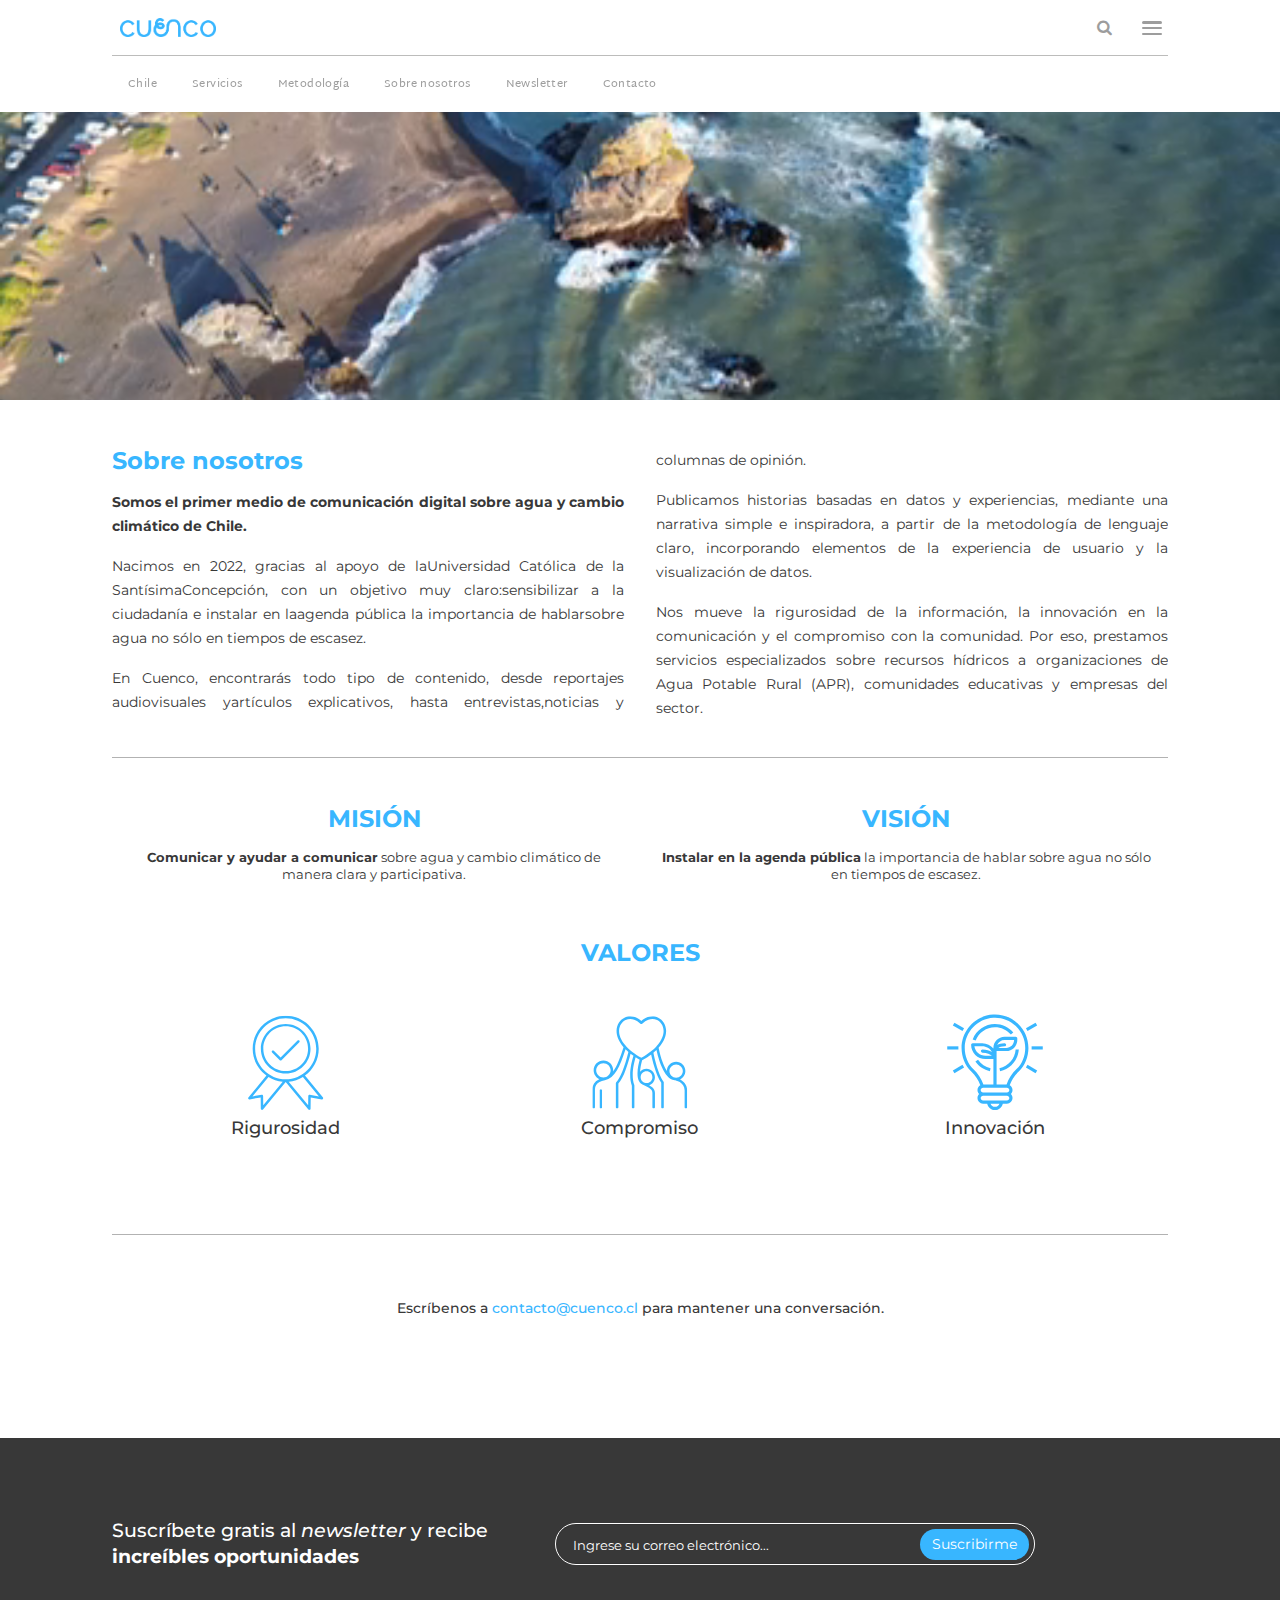
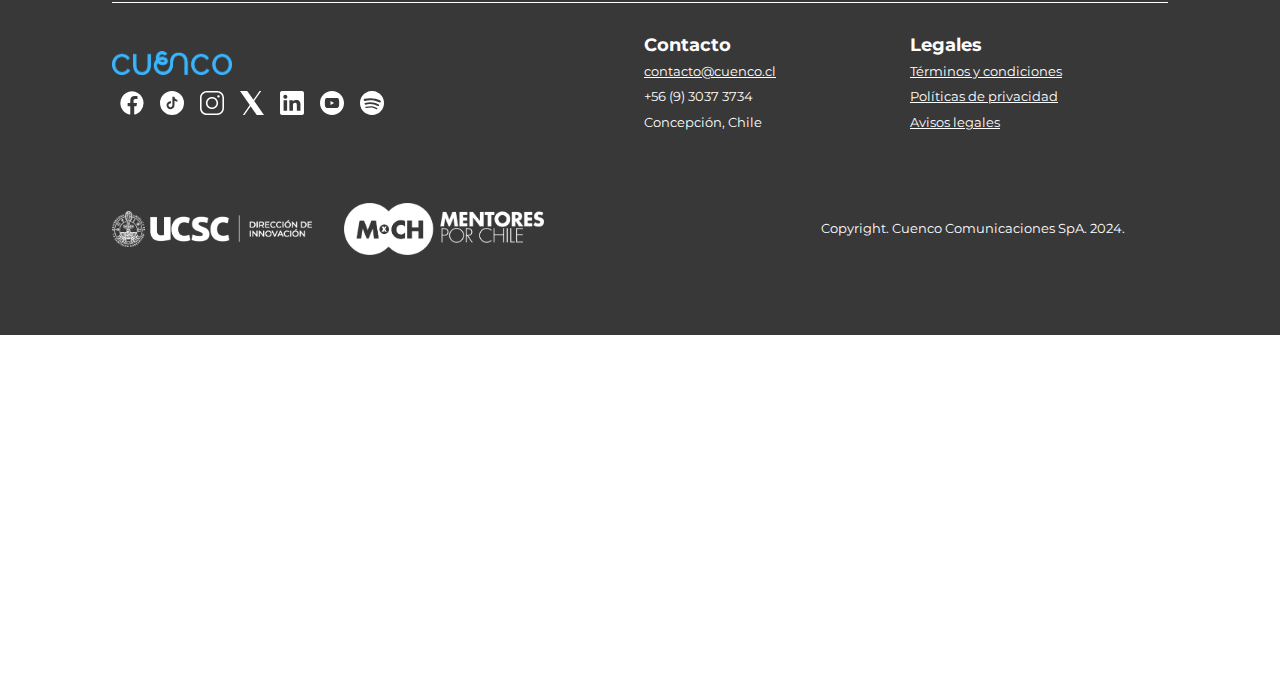
==== aboutus.html @ 7bdcacac "fix" ====
<!DOCTYPE html>
<html lang="es">
  <head>
    <title>Periodistas</title>
    <meta charset="UTF-8">
    <link href="img/favicon.png" rel="shortcut icon">
    <meta name="viewport" content="width=device-width, initial-scale=1, maximum-scale=1">
    <link href="css/main.css?v=1433" rel="stylesheet" type="text/css">
    <script src="js/main.js?v=1433" type="text/javascript"></script>
    <!-- Meta tags facebook-->
    <meta property="og:title" content="#">
    <meta property="og:description" content="#">
    <meta property="og:image" content="#">
    <!-- Meta tags twitter cards-->
    <meta name="twitter:card" content="summary_large_image">
    <meta name="twitter:title" content="#">
    <meta name="twitter:description" content="#">
    <meta name="twitter:image" content="#"><link rel="preconnect" href="https://fonts.googleapis.com">
    <link rel="preconnect" href="https://fonts.gstatic.com" crossorigin>
    <link href="https://fonts.googleapis.com/css2?family=Martel+Sans:wght@200;300;400;600;700;800;900&family=Martel:wght@200;300;400;600;700;800;900&display=swap" rel="stylesheet">
    <link href="https://fonts.googleapis.com/css2?family=Montserrat:ital,wght@0,100..900;1,100..900&display=swap" rel="stylesheet">
    <link rel="stylesheet" href="https://fonts.googleapis.com/css2?family=Material+Symbols+Rounded:opsz,wght,FILL,GRAD@48,400,0,0">
  </head>
  <body>
    <header>
      <div class="header__primary">
        <div class="header__wrap">
          <div class="header__inner">
            <div class="header__logo"><a href="index.html"><img src="img/icons/logo-cuenco.png"></a></div>
            <div class="header__search">
              <form action="catalog.html" method="get"></form><span class="fa fa-search"></span>
              <input type="text" name="s" placeholder="Buscar...">
              <div class="header__search__close"> <span class="fa fa-close"></span></div>
            </div>
            <div class="header__right">
              <div class="header__item header__item--search">
                <div search-open class="header__item__symbol"><span class="fa fa-search"></span></div>
              </div>
              <div class="header__item header__item--ham">
                <div class="header__ham"><span></span><span></span><span></span></div>
              </div>
            </div>
            <div class="header__nav__mobile">
              <div class="header__nav__opacity"> </div>
              <div class="header__nav__nav"> 
                <div class="header__nav__nav__header"> 
                  <div class="header__nav__isotipo"> <img src="img/icons/logo-cuenco.png"></div>
                  <div class="header__nav__close">
                    <div></div>
                    <div></div>
                  </div>
                  <div class="header__nav__back">
                    <div></div>
                    <div></div>
                    <div></div>
                  </div>
                </div>
                <div class="header__nav__nav__body">
                  <div class="header__nav__nav__menu"> 
                    <ul>
                      <li><a href="news.html">Chile</a></li>
                      <li><a href="services.html">Servicios</a></li>
                      <li><a href="methodology.html">Metodología</a></li>
                      <li><a href="aboutus.html">Sobre nosotros</a></li>
                      <li><a data-modal-newsletter>Newsletter</a></li>
                      <li><a data-goto="footer">Contacto</a></li>
                    </ul>
                  </div>
                </div>
                <div class="header__nav__nav__footer"> 
                  <div class="header__nav__nav__footer__socials"> 
                    <div class="header__nav__nav__footer__social"> <a href="#"><img src="img/icons/icon-facebook-white.svg"></a></div>
                    <div class="header__nav__nav__footer__social"> <a href="#"><img src="img/icons/icon-tiktok-white.svg"></a></div>
                    <div class="header__nav__nav__footer__social"> <a href="#"><img src="img/icons/icon-instagram-white.svg"></a></div>
                    <div class="header__nav__nav__footer__social"> <a href="#"><img src="img/icons/icon-x-white.svg"></a></div>
                    <div class="header__nav__nav__footer__social"> <a href="#"><img src="img/icons/icon-linkedin-white.svg"></a></div>
                    <div class="header__nav__nav__footer__social"> <a href="#"><img src="img/icons/icon-youtube-white.svg"></a></div>
                    <div class="header__nav__nav__footer__social"> <a href="#"><img src="img/icons/icon-spotify-white.svg"></a></div>
                  </div>
                </div>
              </div>
            </div>
          </div>
        </div>
      </div>
      <div class="header__secondary">
        <div class="header__wrap">
          <div class="header__inner">
            <div class="header__nav">
              <div class="header__nav__bg"></div>
              <div class="header__nav__nav">
                <div class="header__nav__close">
                  <div></div>
                  <div></div>
                </div>
                <div class="header__nav__back">
                  <div></div>
                  <div></div>
                  <div></div>
                </div>
                <div class="header__menu">
                  <nav>
                    <ul>
                      <li><a href="news.html">Chile</a></li>
                      <li><a href="services.html">Servicios</a></li>
                      <li><a href="methodology.html">Metodología</a></li>
                      <li><a href="aboutus.html">Sobre nosotros</a></li>
                      <li><a data-modal-newsletter>Newsletter</a></li>
                      <li><a data-goto="footer">Contacto</a></li>
                    </ul>
                  </nav>
                </div>
              </div>
            </div>
          </div>
        </div>
      </div>
    </header>
    <div id="sections">
      <section class="section--video">
        <div class="section__video">
          <video id="myvideo" playsinline autoplay muted loop>
            <source src="videos/video_1.mov" type="video/mp4">
          </video>
        </div>
      </section>
      <section class="section--aboutus">
        <div class="section__wrap"> 
          <div class="section__header"> 
            <div class="section__content section__content--2col wp">
              <h3>Sobre nosotros </h3>
              <p><strong>Somos el primer medio de comunicación digital sobre agua y cambio climático de Chile.</strong></p>
              <p>Nacimos en 2022, gracias al apoyo de laUniversidad Católica de la SantísimaConcepción, con un objetivo muy claro:sensibilizar a la ciudadanía e instalar en laagenda pública la importancia de hablarsobre agua no sólo en tiempos de escasez.</p>
              <p>En Cuenco, encontrarás todo tipo de contenido, desde reportajes audiovisuales yartículos explicativos, hasta entrevistas,noticias y columnas de opinión.</p>
              <p>Publicamos historias basadas en datos y experiencias, mediante una narrativa simple e inspiradora, a partir de la metodología de lenguaje claro, incorporando elementos de la experiencia de usuario y la visualización de datos.</p>
              <p>Nos mueve la rigurosidad de la información, la innovación en la comunicación y el compromiso con la comunidad. Por eso, prestamos servicios especializados sobre recursos hídricos a organizaciones de Agua Potable Rural (APR), comunidades educativas y empresas del sector.</p>
            </div>
          </div>
          <div class="section__body"> 
            <div class="section__mv">
              <div class="cols"> 
                <div class="col-md-6">
                  <article class="article--mv">
                    <h3 class="article__title">Misión </h3>
                    <p><strong>Comunicar y ayudar a comunicar</strong> sobre agua y cambio climático de manera clara y participativa.</p>
                  </article>
                </div>
                <div class="col-md-6">
                  <article class="article--mv">
                    <h3 class="article__title">Visión </h3>
                    <p><strong>Instalar en la agenda pública</strong> la importancia de hablar sobre agua no sólo en tiempos de escasez.</p>
                  </article>
                </div>
              </div>
            </div>
            <div class="section__valores"> 
              <h3 class="section__title">Valores </h3>
              <div class="cols"> 
                <div class="col-md-4"> 
                  <article class="article--valor">
                    <div class="article__icon"> <img src="img/icons/icon-valor-1.svg"></div>
                    <h4 class="article__title">Rigurosidad</h4>
                  </article>
                </div>
                <div class="col-md-4"> 
                  <article class="article--valor">
                    <div class="article__icon"> <img src="img/icons/icon-valor-2.svg"></div>
                    <h4 class="article__title">Compromiso</h4>
                  </article>
                </div>
                <div class="col-md-4"> 
                  <article class="article--valor">
                    <div class="article__icon"> <img src="img/icons/icon-valor-3.svg"></div>
                    <h4 class="article__title">Innovación</h4>
                  </article>
                </div>
              </div>
            </div>
          </div>
          <div class="section__footer"> 
            <p>Escríbenos a <a href="#">contacto@cuenco.cl</a> para mantener una conversación.</p>
          </div>
        </div>
      </section>
      <div class="modal modal--newsletter">
        <div class="modal__back"></div>
        <div class="modal__front">
          <div class="modal__box">
            <div class="modal__close"><span class="fa fa-close"></span></div>
            <div class="modal__content"> 
              <div class="cols">
                <div class="modal__flex">
                  <div class="col-md-7">
                    <div class="modal__newsletter"> 
                      <h4 class="modal__title">Suscríbete gratis al newsletter y recibe <strong>increíbles oportunidades</strong></h4>
                    </div>
                  </div>
                  <div class="col-md-5">
                    <div class="modal__features"> 
                      <div class="modal__feature"> 
                        <div class="modal__icon"> <img src="img/icons/icon-check-footer.svg"></div>
                        <p>Oportunidades de financiamiento</p>
                      </div>
                      <div class="modal__feature"> 
                        <div class="modal__icon"> <img src="img/icons/icon-check-footer.svg"></div>
                        <p>Explicativos</p>
                      </div>
                      <div class="modal__feature"> 
                        <div class="modal__icon"> <img src="img/icons/icon-check-footer.svg"></div>
                        <p>Resumen semanal</p>
                      </div>
                    </div>
                  </div>
                </div>
                <div class="col-xs-12">
                  <div class="modal__form">
                    <form class="form">
                      <div class="form__element"> 
                        <div class="form__input"> 
                          <input type="text" placeholder="Ingrese su correo electrónico ...">
                          <div class="form__button"> 
                            <button>Suscribírme</button>
                          </div>
                        </div>
                      </div>
                    </form>
                  </div>
                </div>
              </div>
            </div>
          </div>
        </div>
      </div>
    </div>
    <footer>
      <div class="footer__wrap"> 
        <div class="footer__header">
          <div class="cols"> 
            <div class="footer__flex">
              <div class="col-md-5">
                <div class="footer__newsletter"> 
                  <h4 class="footer__title">Suscríbete gratis al <span>newsletter</span> y recibe <strong>increíbles oportunidades</strong></h4>
                </div>
              </div>
              <div class="col-md-7">
                <div class="footer__newsletter">
                  <form class="form">
                    <div class="form__element"> 
                      <div class="form__input"> 
                        <input type="text" placeholder="Ingrese su correo electrónico...">
                        <div class="form__button"> 
                          <button>Suscribirme</button>
                        </div>
                      </div>
                    </div>
                  </form>
                </div>
              </div>
            </div>
          </div>
        </div>
        <div class="footer__body">
          <div class="cols">
            <div class="footer__flex">
              <div class="col-md-6">
                <div class="footer__logo"> <img src="img/icons/logo-cuenco.png"></div>
                <div class="footer__socials"> 
                  <div class="footer__social"> <a href="#"><img src="img/icons/icon-facebook-white.svg"></a></div>
                  <div class="footer__social"> <a href="#"><img src="img/icons/icon-tiktok-white.svg"></a></div>
                  <div class="footer__social"> <a href="#"><img src="img/icons/icon-instagram-white.svg"></a></div>
                  <div class="footer__social"> <a href="#"><img src="img/icons/icon-x-white.svg"></a></div>
                  <div class="footer__social"> <a href="#"><img src="img/icons/icon-linkedin-white.svg"></a></div>
                  <div class="footer__social"> <a href="#"><img src="img/icons/icon-youtube-white.svg"></a></div>
                  <div class="footer__social"> <a href="#"><img src="img/icons/icon-spotify-white.svg"></a></div>
                </div>
              </div>
              <div class="col-md-3">
                <div class="footer__info">
                  <h4 class="footer__title">Contacto</h4><a href="#">contacto@cuenco.cl</a>
                  <p>+56 (9) 3037 3734</p>
                  <p>Concepción, Chile</p>
                </div>
              </div>
              <div class="col-md-3">
                <div class="footer__info">
                  <h4 class="footer__title">Legales</h4><a href="#">Términos y condiciones</a><a href="#">Políticas de privacidad</a><a href="#">Avisos legales</a>
                </div>
              </div>
            </div>
          </div>
        </div>
        <div class="footer__footer">
          <div class="cols">
            <div class="footer__flex">
              <div class="col-md-8">
                <div class="footer__logos"> 
                  <div class="footer__logo"> <img src="img/icons/logo-footer-1.png"></div>
                  <div class="footer__logo"> <img src="img/icons/logo-footer-2.png"></div>
                </div>
              </div>
              <div class="col-md-4">
                <div class="footer__copyright">
                  <p>Copyright. Cuenco Comunicaciones SpA. 2024.</p>
                </div>
              </div>
            </div>
          </div>
        </div>
      </div>
    </footer>
  </body>
</html>
---- css/main.css ----
.clearfix:before,
.clearfix:after {
  content: " ";
  display: table;
}
.clearfix:after {
  clear: both;
}
.pull-right {
  float: right !important;
}
.pull-left {
  float: left !important;
}
.hide {
  display: none !important;
}
.show {
  display: block !important;
}
.invisible {
  visibility: hidden;
}
.hidden {
  display: none !important;
}
.affix {
  position: fixed;
}
* {
  margin: 0;
  padding: 0;
  border: 0;
  outline: 0;
  -moz-box-sizing: border-box;
       box-sizing: border-box;
}
html {
  min-height: 100%;
  position: relative;
}
body {
  -webkit-font-smoothing: antialiased;
  background: #fff;
  margin: 0;
  zoom: 90%;
}
@media (min-width: 720px) {
  body {
    zoom: 80%;
  }
}
body,
button,
input,
textarea,
select {
  font-family: 'Martel', serif;
  font-size: 16px;
  line-height: 22px;
  color: #383838;
}
a,
button,
input,
textarea,
select {
  transition: 0.2s ease;
}
a {
  color: #38b6ff;
  text-decoration: none;
}
a.a-classic {
  text-decoration: underline;
}
a:hover {
  cursor: pointer;
}
button:hover,
select:hover,
label:hover,
input[type='checkbox']:hover,
input[type='radio']:hover {
  cursor: pointer;
}
h1,
h2,
h3,
h4,
h5,
.h1,
.h2,
.h3,
.h4,
.h5 {
  margin-bottom: 10px;
  font-family: 'Martel', serif;
  font-weight: 500;
}
p {
  margin-bottom: 10px;
}
h1,
.h1 {
  font-size: 38px;
  line-height: 42px;
}
@media (min-width: 960px) {
  h1,
  .h1 {
    font-size: 46px;
    line-height: 51px;
  }
}
h2,
.h2 {
  font-size: 30px;
  line-height: 33px;
}
@media (min-width: 720px) {
  h2,
  .h2 {
    font-size: 38px;
    line-height: 42px;
  }
}
h3,
.h3 {
  font-size: 22px;
  line-height: 25px;
}
@media (min-width: 480px) {
  h3,
  .h3 {
    font-size: 30px;
    line-height: 33px;
  }
}
h4,
.h4 {
  font-size: 18px;
  line-height: 25px;
}
@media (min-width: 480px) {
  h4,
  .h4 {
    font-size: 22px;
    line-height: 25px;
  }
}
h5,
.h5 {
  font-size: 14px;
  line-height: 16px;
}
ul,
ol {
  list-style-type: none;
}
img {
  display: block;
  width: auto;
  height: auto;
  max-width: 100%;
  margin: 0 auto;
}
svg {
  display: block;
  max-width: 100%;
}
.col-xs-1,
.col-sm-1,
.col-md-1,
.col-lg-1,
.col-xs-2,
.col-sm-2,
.col-md-2,
.col-lg-2,
.col-xs-3,
.col-sm-3,
.col-md-3,
.col-lg-3,
.col-xs-4,
.col-sm-4,
.col-md-4,
.col-lg-4,
.col-xs-5,
.col-sm-5,
.col-md-5,
.col-lg-5,
.col-xs-6,
.col-sm-6,
.col-md-6,
.col-lg-6,
.col-xs-7,
.col-sm-7,
.col-md-7,
.col-lg-7,
.col-xs-8,
.col-sm-8,
.col-md-8,
.col-lg-8,
.col-xs-9,
.col-sm-9,
.col-md-9,
.col-lg-9,
.col-xs-10,
.col-sm-10,
.col-md-10,
.col-lg-10,
.col-xs-11,
.col-sm-11,
.col-md-11,
.col-lg-11,
.col-xs-12,
.col-sm-12,
.col-md-12,
.col-lg-12 {
  position: relative;
  min-height: 1px;
  padding-left: 5px;
  padding-right: 5px;
}
.row {
  margin-left: -5px;
  margin-right: -5px;
}
.row:before,
.row:after {
  content: " ";
  display: table;
}
.row:after {
  clear: both;
}
.cols {
  margin-left: -5px;
  margin-right: -5px;
}
.cols:before,
.cols:after {
  content: " ";
  display: table;
}
.cols:after {
  clear: both;
}
.cols>div {
  margin-bottom: 10px;
  -moz-box-sizing: border-box;
       box-sizing: border-box;
}
.cols:last-child {
  margin-bottom: -10px;
}
.cols.cols-gutter-0 {
  margin-left: 0;
  margin-right: 0;
}
.cols.cols-gutter-0:before,
.cols.cols-gutter-0:after {
  content: " ";
  display: table;
}
.cols.cols-gutter-0:after {
  clear: both;
}
.cols.cols-gutter-0>div {
  padding-left: 0;
  padding-right: 0;
  margin-bottom: 0;
}
.cols.cols-gutter-0:last-child {
  margin-bottom: 0;
}
.cols.cols-gutter-1 {
  margin-left: 0;
  margin-right: 0;
}
.cols.cols-gutter-1:before,
.cols.cols-gutter-1:after {
  content: " ";
  display: table;
}
.cols.cols-gutter-1:after {
  clear: both;
}
.cols.cols-gutter-1>div {
  padding-left: 0px;
  padding-right: 0px;
  margin-bottom: 5px;
}
.cols.cols-gutter-1>div:last-child {
  margin-bottom: 0px;
}
@media (min-width: 960px) {
  .cols.cols-gutter-1>div {
    padding-left: 5px;
    padding-right: 5px;
    margin-bottom: 5px;
  }
  .cols.cols-gutter-1>div:last-child {
    margin-bottom: 5px;
  }
}
.cols.cols-gutter-buttons {
  margin-left: 0;
  margin-right: 0;
}
.cols.cols-gutter-buttons:before,
.cols.cols-gutter-buttons:after {
  content: " ";
  display: table;
}
.cols.cols-gutter-buttons:after {
  clear: both;
}
.cols.cols-gutter-buttons>div {
  padding-left: 0px;
  padding-right: 4px;
  margin-bottom: 10px;
}
.cols.cols-gutter-buttons>div:last-child {
  padding-right: 0px;
}
@media (min-width: 960px) {
  .cols.cols-gutter-2 {
    margin-left: -10px;
    margin-right: -10px;
  }
  .cols.cols-gutter-2:before,
  .cols.cols-gutter-2:after {
    content: " ";
    display: table;
  }
  .cols.cols-gutter-2:after {
    clear: both;
  }
  .cols.cols-gutter-2>div {
    padding-left: 10px;
    padding-right: 10px;
  }
  .cols.cols-gutter-2:last-child {
    margin-bottom: -20px;
  }
}
@media (max-width: 960px) {
  .cols.cols-scroll {
    overflow: auto;
    -webkit-overflow-scrolling: touch;
    white-space: nowrap;
    margin: 0 -20px -20px;
    padding: 0 20px 20px;
  }
  .cols.cols-scroll>div {
    display: inline-block;
    vertical-align: top;
    width: 320px;
    white-space: normal;
    margin: 0;
    padding: 0 10px 0 0;
  }
  .cols.cols-scroll>div:last-child {
    margin-right: 15px;
  }
  .cols.cols-gutter-min {
    margin-left: 0;
    margin-right: 0;
  }
  .cols.cols-gutter-min:before,
  .cols.cols-gutter-min:after {
    content: " ";
    display: table;
  }
  .cols.cols-gutter-min:after {
    clear: both;
  }
  .cols.cols-gutter-min>div {
    padding-left: 5px;
    padding-right: 5px;
    margin-bottom: 10px;
  }
  .cols.cols-gutter-min:last-child {
    margin-bottom: 10px;
  }
}
@media (max-width: 1200px) {
  .cols.cols-scroll-limit {
    overflow: auto;
    -webkit-overflow-scrolling: touch;
    white-space: nowrap;
    margin: 0 -20px -20px;
    padding: 0 20px 20px;
  }
  .cols.cols-scroll-limit>div {
    display: inline-block;
    vertical-align: top;
    width: 300px;
    white-space: normal;
    margin: 0;
    padding: 0 10px 0 0;
  }
  .cols.cols-scroll-limit>div:last-child {
    margin-right: 15px;
  }
  .cols.cols-gutter-min {
    margin-left: 0;
    margin-right: 0;
  }
  .cols.cols-gutter-min:before,
  .cols.cols-gutter-min:after {
    content: " ";
    display: table;
  }
  .cols.cols-gutter-min:after {
    clear: both;
  }
  .cols.cols-gutter-min>div {
    padding-left: 5px;
    padding-right: 5px;
    margin-bottom: 10px;
  }
  .cols.cols-gutter-min:last-child {
    margin-bottom: 10px;
  }
}
@media (max-width: 960px) and (min-width: 960px) {
  .cols.cols-scroll {
    margin-right: -40px;
  }
}
@media (max-width: 1200px) and (min-width: 720px) {
  .cols.cols-scroll-limit {
    margin-right: -40px;
  }
}
.col-xs-1,
.col-xs-2,
.col-xs-3,
.col-xs-4,
.col-xs-5,
.col-xs-6,
.col-xs-7,
.col-xs-8,
.col-xs-9,
.col-xs-10,
.col-xs-11,
.col-xs-12 {
  float: left;
}
.col-xs-12 {
  width: 100%;
}
.col-xs-11 {
  width: 91.66666666666666%;
}
.col-xs-10 {
  width: 83.33333333333334%;
}
.col-xs-9 {
  width: 75%;
}
.col-xs-8 {
  width: 66.66666666666666%;
}
.col-xs-7 {
  width: 58.333333333333336%;
}
.col-xs-6 {
  width: 50%;
}
.col-xs-5 {
  width: 41.66666666666667%;
}
.col-xs-4 {
  width: 33.33333333333333%;
}
.col-xs-3 {
  width: 25%;
}
.col-xs-2 {
  width: 16.666666666666664%;
}
.col-xs-1 {
  width: 8.333333333333332%;
}
.col-xs-pull-12 {
  right: 100%;
}
.col-xs-pull-11 {
  right: 91.66666666666666%;
}
.col-xs-pull-10 {
  right: 83.33333333333334%;
}
.col-xs-pull-9 {
  right: 75%;
}
.col-xs-pull-8 {
  right: 66.66666666666666%;
}
.col-xs-pull-7 {
  right: 58.333333333333336%;
}
.col-xs-pull-6 {
  right: 50%;
}
.col-xs-pull-5 {
  right: 41.66666666666667%;
}
.col-xs-pull-4 {
  right: 33.33333333333333%;
}
.col-xs-pull-3 {
  right: 25%;
}
.col-xs-pull-2 {
  right: 16.666666666666664%;
}
.col-xs-pull-1 {
  right: 8.333333333333332%;
}
.col-xs-pull-0 {
  right: auto;
}
.col-xs-push-12 {
  left: 100%;
}
.col-xs-push-11 {
  left: 91.66666666666666%;
}
.col-xs-push-10 {
  left: 83.33333333333334%;
}
.col-xs-push-9 {
  left: 75%;
}
.col-xs-push-8 {
  left: 66.66666666666666%;
}
.col-xs-push-7 {
  left: 58.333333333333336%;
}
.col-xs-push-6 {
  left: 50%;
}
.col-xs-push-5 {
  left: 41.66666666666667%;
}
.col-xs-push-4 {
  left: 33.33333333333333%;
}
.col-xs-push-3 {
  left: 25%;
}
.col-xs-push-2 {
  left: 16.666666666666664%;
}
.col-xs-push-1 {
  left: 8.333333333333332%;
}
.col-xs-push-0 {
  left: auto;
}
.col-xs-offset-12 {
  margin-left: 100%;
}
.col-xs-offset-11 {
  margin-left: 91.66666666666666%;
}
.col-xs-offset-10 {
  margin-left: 83.33333333333334%;
}
.col-xs-offset-9 {
  margin-left: 75%;
}
.col-xs-offset-8 {
  margin-left: 66.66666666666666%;
}
.col-xs-offset-7 {
  margin-left: 58.333333333333336%;
}
.col-xs-offset-6 {
  margin-left: 50%;
}
.col-xs-offset-5 {
  margin-left: 41.66666666666667%;
}
.col-xs-offset-4 {
  margin-left: 33.33333333333333%;
}
.col-xs-offset-3 {
  margin-left: 25%;
}
.col-xs-offset-2 {
  margin-left: 16.666666666666664%;
}
.col-xs-offset-1 {
  margin-left: 8.333333333333332%;
}
.col-xs-offset-0 {
  margin-left: 0;
}
@media (min-width: 480px) {
  .col-sm-1,
  .col-sm-2,
  .col-sm-3,
  .col-sm-4,
  .col-sm-5,
  .col-sm-6,
  .col-sm-7,
  .col-sm-8,
  .col-sm-9,
  .col-sm-10,
  .col-sm-11,
  .col-sm-12 {
    float: left;
  }
  .col-sm-12 {
    width: 100%;
  }
  .col-sm-11 {
    width: 91.66666666666666%;
  }
  .col-sm-10 {
    width: 83.33333333333334%;
  }
  .col-sm-9 {
    width: 75%;
  }
  .col-sm-8 {
    width: 66.66666666666666%;
  }
  .col-sm-7 {
    width: 58.333333333333336%;
  }
  .col-sm-6 {
    width: 50%;
  }
  .col-sm-5 {
    width: 41.66666666666667%;
  }
  .col-sm-4 {
    width: 33.33333333333333%;
  }
  .col-sm-3 {
    width: 25%;
  }
  .col-sm-2 {
    width: 16.666666666666664%;
  }
  .col-sm-1 {
    width: 8.333333333333332%;
  }
  .col-sm-pull-12 {
    right: 100%;
  }
  .col-sm-pull-11 {
    right: 91.66666666666666%;
  }
  .col-sm-pull-10 {
    right: 83.33333333333334%;
  }
  .col-sm-pull-9 {
    right: 75%;
  }
  .col-sm-pull-8 {
    right: 66.66666666666666%;
  }
  .col-sm-pull-7 {
    right: 58.333333333333336%;
  }
  .col-sm-pull-6 {
    right: 50%;
  }
  .col-sm-pull-5 {
    right: 41.66666666666667%;
  }
  .col-sm-pull-4 {
    right: 33.33333333333333%;
  }
  .col-sm-pull-3 {
    right: 25%;
  }
  .col-sm-pull-2 {
    right: 16.666666666666664%;
  }
  .col-sm-pull-1 {
    right: 8.333333333333332%;
  }
  .col-sm-pull-0 {
    right: auto;
  }
  .col-sm-push-12 {
    left: 100%;
  }
  .col-sm-push-11 {
    left: 91.66666666666666%;
  }
  .col-sm-push-10 {
    left: 83.33333333333334%;
  }
  .col-sm-push-9 {
    left: 75%;
  }
  .col-sm-push-8 {
    left: 66.66666666666666%;
  }
  .col-sm-push-7 {
    left: 58.333333333333336%;
  }
  .col-sm-push-6 {
    left: 50%;
  }
  .col-sm-push-5 {
    left: 41.66666666666667%;
  }
  .col-sm-push-4 {
    left: 33.33333333333333%;
  }
  .col-sm-push-3 {
    left: 25%;
  }
  .col-sm-push-2 {
    left: 16.666666666666664%;
  }
  .col-sm-push-1 {
    left: 8.333333333333332%;
  }
  .col-sm-push-0 {
    left: auto;
  }
  .col-sm-offset-12 {
    margin-left: 100%;
  }
  .col-sm-offset-11 {
    margin-left: 91.66666666666666%;
  }
  .col-sm-offset-10 {
    margin-left: 83.33333333333334%;
  }
  .col-sm-offset-9 {
    margin-left: 75%;
  }
  .col-sm-offset-8 {
    margin-left: 66.66666666666666%;
  }
  .col-sm-offset-7 {
    margin-left: 58.333333333333336%;
  }
  .col-sm-offset-6 {
    margin-left: 50%;
  }
  .col-sm-offset-5 {
    margin-left: 41.66666666666667%;
  }
  .col-sm-offset-4 {
    margin-left: 33.33333333333333%;
  }
  .col-sm-offset-3 {
    margin-left: 25%;
  }
  .col-sm-offset-2 {
    margin-left: 16.666666666666664%;
  }
  .col-sm-offset-1 {
    margin-left: 8.333333333333332%;
  }
  .col-sm-offset-0 {
    margin-left: 0;
  }
}
@media (min-width: 720px) {
  .col-md-1,
  .col-md-2,
  .col-md-3,
  .col-md-4,
  .col-md-5,
  .col-md-6,
  .col-md-7,
  .col-md-8,
  .col-md-9,
  .col-md-10,
  .col-md-11,
  .col-md-12 {
    float: left;
  }
  .col-md-12 {
    width: 100%;
  }
  .col-md-11 {
    width: 91.66666666666666%;
  }
  .col-md-10 {
    width: 83.33333333333334%;
  }
  .col-md-9 {
    width: 75%;
  }
  .col-md-8 {
    width: 66.66666666666666%;
  }
  .col-md-7 {
    width: 58.333333333333336%;
  }
  .col-md-6 {
    width: 50%;
  }
  .col-md-5 {
    width: 41.66666666666667%;
  }
  .col-md-4 {
    width: 33.33333333333333%;
  }
  .col-md-3 {
    width: 25%;
  }
  .col-md-2 {
    width: 16.666666666666664%;
  }
  .col-md-1 {
    width: 8.333333333333332%;
  }
  .col-md-pull-12 {
    right: 100%;
  }
  .col-md-pull-11 {
    right: 91.66666666666666%;
  }
  .col-md-pull-10 {
    right: 83.33333333333334%;
  }
  .col-md-pull-9 {
    right: 75%;
  }
  .col-md-pull-8 {
    right: 66.66666666666666%;
  }
  .col-md-pull-7 {
    right: 58.333333333333336%;
  }
  .col-md-pull-6 {
    right: 50%;
  }
  .col-md-pull-5 {
    right: 41.66666666666667%;
  }
  .col-md-pull-4 {
    right: 33.33333333333333%;
  }
  .col-md-pull-3 {
    right: 25%;
  }
  .col-md-pull-2 {
    right: 16.666666666666664%;
  }
  .col-md-pull-1 {
    right: 8.333333333333332%;
  }
  .col-md-pull-0 {
    right: auto;
  }
  .col-md-push-12 {
    left: 100%;
  }
  .col-md-push-11 {
    left: 91.66666666666666%;
  }
  .col-md-push-10 {
    left: 83.33333333333334%;
  }
  .col-md-push-9 {
    left: 75%;
  }
  .col-md-push-8 {
    left: 66.66666666666666%;
  }
  .col-md-push-7 {
    left: 58.333333333333336%;
  }
  .col-md-push-6 {
    left: 50%;
  }
  .col-md-push-5 {
    left: 41.66666666666667%;
  }
  .col-md-push-4 {
    left: 33.33333333333333%;
  }
  .col-md-push-3 {
    left: 25%;
  }
  .col-md-push-2 {
    left: 16.666666666666664%;
  }
  .col-md-push-1 {
    left: 8.333333333333332%;
  }
  .col-md-push-0 {
    left: auto;
  }
  .col-md-offset-12 {
    margin-left: 100%;
  }
  .col-md-offset-11 {
    margin-left: 91.66666666666666%;
  }
  .col-md-offset-10 {
    margin-left: 83.33333333333334%;
  }
  .col-md-offset-9 {
    margin-left: 75%;
  }
  .col-md-offset-8 {
    margin-left: 66.66666666666666%;
  }
  .col-md-offset-7 {
    margin-left: 58.333333333333336%;
  }
  .col-md-offset-6 {
    margin-left: 50%;
  }
  .col-md-offset-5 {
    margin-left: 41.66666666666667%;
  }
  .col-md-offset-4 {
    margin-left: 33.33333333333333%;
  }
  .col-md-offset-3 {
    margin-left: 25%;
  }
  .col-md-offset-2 {
    margin-left: 16.666666666666664%;
  }
  .col-md-offset-1 {
    margin-left: 8.333333333333332%;
  }
  .col-md-offset-0 {
    margin-left: 0;
  }
}
@media (min-width: 960px) {
  .col-lg-1,
  .col-lg-2,
  .col-lg-3,
  .col-lg-4,
  .col-lg-5,
  .col-lg-6,
  .col-lg-7,
  .col-lg-8,
  .col-lg-9,
  .col-lg-10,
  .col-lg-11,
  .col-lg-12 {
    float: left;
  }
  .col-lg-12 {
    width: 100%;
  }
  .col-lg-11 {
    width: 91.66666666666666%;
  }
  .col-lg-10 {
    width: 83.33333333333334%;
  }
  .col-lg-9 {
    width: 75%;
  }
  .col-lg-8 {
    width: 66.66666666666666%;
  }
  .col-lg-7 {
    width: 58.333333333333336%;
  }
  .col-lg-6 {
    width: 50%;
  }
  .col-lg-5 {
    width: 41.66666666666667%;
  }
  .col-lg-4 {
    width: 33.33333333333333%;
  }
  .col-lg-3 {
    width: 25%;
  }
  .col-lg-2 {
    width: 16.666666666666664%;
  }
  .col-lg-1 {
    width: 8.333333333333332%;
  }
  .col-lg-pull-12 {
    right: 100%;
  }
  .col-lg-pull-11 {
    right: 91.66666666666666%;
  }
  .col-lg-pull-10 {
    right: 83.33333333333334%;
  }
  .col-lg-pull-9 {
    right: 75%;
  }
  .col-lg-pull-8 {
    right: 66.66666666666666%;
  }
  .col-lg-pull-7 {
    right: 58.333333333333336%;
  }
  .col-lg-pull-6 {
    right: 50%;
  }
  .col-lg-pull-5 {
    right: 41.66666666666667%;
  }
  .col-lg-pull-4 {
    right: 33.33333333333333%;
  }
  .col-lg-pull-3 {
    right: 25%;
  }
  .col-lg-pull-2 {
    right: 16.666666666666664%;
  }
  .col-lg-pull-1 {
    right: 8.333333333333332%;
  }
  .col-lg-pull-0 {
    right: auto;
  }
  .col-lg-push-12 {
    left: 100%;
  }
  .col-lg-push-11 {
    left: 91.66666666666666%;
  }
  .col-lg-push-10 {
    left: 83.33333333333334%;
  }
  .col-lg-push-9 {
    left: 75%;
  }
  .col-lg-push-8 {
    left: 66.66666666666666%;
  }
  .col-lg-push-7 {
    left: 58.333333333333336%;
  }
  .col-lg-push-6 {
    left: 50%;
  }
  .col-lg-push-5 {
    left: 41.66666666666667%;
  }
  .col-lg-push-4 {
    left: 33.33333333333333%;
  }
  .col-lg-push-3 {
    left: 25%;
  }
  .col-lg-push-2 {
    left: 16.666666666666664%;
  }
  .col-lg-push-1 {
    left: 8.333333333333332%;
  }
  .col-lg-push-0 {
    left: auto;
  }
  .col-lg-offset-12 {
    margin-left: 100%;
  }
  .col-lg-offset-11 {
    margin-left: 91.66666666666666%;
  }
  .col-lg-offset-10 {
    margin-left: 83.33333333333334%;
  }
  .col-lg-offset-9 {
    margin-left: 75%;
  }
  .col-lg-offset-8 {
    margin-left: 66.66666666666666%;
  }
  .col-lg-offset-7 {
    margin-left: 58.333333333333336%;
  }
  .col-lg-offset-6 {
    margin-left: 50%;
  }
  .col-lg-offset-5 {
    margin-left: 41.66666666666667%;
  }
  .col-lg-offset-4 {
    margin-left: 33.33333333333333%;
  }
  .col-lg-offset-3 {
    margin-left: 25%;
  }
  .col-lg-offset-2 {
    margin-left: 16.666666666666664%;
  }
  .col-lg-offset-1 {
    margin-left: 8.333333333333332%;
  }
  .col-lg-offset-0 {
    margin-left: 0;
  }
}
@-webkit-keyframes fadeIn {
  0% {
    opacity: 0;
  }
}
@keyframes fadeIn {
  0% {
    opacity: 0;
  }
}
@-webkit-keyframes fadeOut {
  100% {
    opacity: 0;
  }
}
@keyframes fadeOut {
  100% {
    opacity: 0;
  }
}
@-webkit-keyframes slideUp {
  0% {
    -webkit-transform: translateY(100%);
            transform: translateY(100%);
  }
}
@keyframes slideUp {
  0% {
    -webkit-transform: translateY(100%);
            transform: translateY(100%);
  }
}
@-webkit-keyframes slideFadeUp {
  0% {
    -webkit-transform: translateY(20px);
            transform: translateY(20px);
    opacity: 0;
  }
}
@keyframes slideFadeUp {
  0% {
    -webkit-transform: translateY(20px);
            transform: translateY(20px);
    opacity: 0;
  }
}
@-webkit-keyframes slideUpOut {
  100% {
    -webkit-transform: translateY(-100%);
            transform: translateY(-100%);
  }
}
@keyframes slideUpOut {
  100% {
    -webkit-transform: translateY(-100%);
            transform: translateY(-100%);
  }
}
@-webkit-keyframes slideDown {
  0% {
    -webkit-transform: translateY(-100%);
            transform: translateY(-100%);
  }
}
@keyframes slideDown {
  0% {
    -webkit-transform: translateY(-100%);
            transform: translateY(-100%);
  }
}
@-webkit-keyframes slideFadeDown {
  0% {
    -webkit-transform: translateY(-20px);
            transform: translateY(-20px);
    opacity: 0;
  }
}
@keyframes slideFadeDown {
  0% {
    -webkit-transform: translateY(-20px);
            transform: translateY(-20px);
    opacity: 0;
  }
}
@-webkit-keyframes slideDownOut {
  100% {
    -webkit-transform: translateY(100%);
            transform: translateY(100%);
  }
}
@keyframes slideDownOut {
  100% {
    -webkit-transform: translateY(100%);
            transform: translateY(100%);
  }
}
@-webkit-keyframes slideLeft {
  0% {
    -webkit-transform: translateX(100%);
            transform: translateX(100%);
  }
}
@keyframes slideLeft {
  0% {
    -webkit-transform: translateX(100%);
            transform: translateX(100%);
  }
}
@-webkit-keyframes slideFadeLeft {
  0% {
    -webkit-transform: translateX(20px);
            transform: translateX(20px);
    opacity: 0;
  }
}
@keyframes slideFadeLeft {
  0% {
    -webkit-transform: translateX(20px);
            transform: translateX(20px);
    opacity: 0;
  }
}
@-webkit-keyframes slideLeftOut {
  100% {
    -webkit-transform: translateX(-100%);
            transform: translateX(-100%);
  }
}
@keyframes slideLeftOut {
  100% {
    -webkit-transform: translateX(-100%);
            transform: translateX(-100%);
  }
}
@-webkit-keyframes slideRight {
  0% {
    -webkit-transform: translateX(-100%);
            transform: translateX(-100%);
  }
}
@keyframes slideRight {
  0% {
    -webkit-transform: translateX(-100%);
            transform: translateX(-100%);
  }
}
@-webkit-keyframes slideFadeRight {
  0% {
    -webkit-transform: translateX(-20px);
            transform: translateX(-20px);
    opacity: 0;
  }
}
@keyframes slideFadeRight {
  0% {
    -webkit-transform: translateX(-20px);
            transform: translateX(-20px);
    opacity: 0;
  }
}
@-webkit-keyframes slideRightOut {
  100% {
    -webkit-transform: translateX(100%);
            transform: translateX(100%);
  }
}
@keyframes slideRightOut {
  100% {
    -webkit-transform: translateX(100%);
            transform: translateX(100%);
  }
}
@-webkit-keyframes slideDiagonal-1 {
  50% {
    -webkit-transform: translate(-60px, 60px);
            transform: translate(-60px, 60px);
  }
  100% {
    -webkit-transform: translate(0px, 0px);
            transform: translate(0px, 0px);
  }
}
@keyframes slideDiagonal-1 {
  50% {
    -webkit-transform: translate(-60px, 60px);
            transform: translate(-60px, 60px);
  }
  100% {
    -webkit-transform: translate(0px, 0px);
            transform: translate(0px, 0px);
  }
}
@-webkit-keyframes slideDiagonal-2 {
  50% {
    -webkit-transform: translate(-40px, 40px);
            transform: translate(-40px, 40px);
  }
  100% {
    -webkit-transform: translate(0px, 0px);
            transform: translate(0px, 0px);
  }
}
@keyframes slideDiagonal-2 {
  50% {
    -webkit-transform: translate(-40px, 40px);
            transform: translate(-40px, 40px);
  }
  100% {
    -webkit-transform: translate(0px, 0px);
            transform: translate(0px, 0px);
  }
}
@-webkit-keyframes slideDiagonal-3 {
  50% {
    -webkit-transform: translate(-20px, 20px);
            transform: translate(-20px, 20px);
  }
  100% {
    -webkit-transform: translate(0px, 0px);
            transform: translate(0px, 0px);
  }
}
@keyframes slideDiagonal-3 {
  50% {
    -webkit-transform: translate(-20px, 20px);
            transform: translate(-20px, 20px);
  }
  100% {
    -webkit-transform: translate(0px, 0px);
            transform: translate(0px, 0px);
  }
}
@-webkit-keyframes slideDiagonalloading-1 {
  0% {
    -webkit-transform: translate(60px, -60px);
            transform: translate(60px, -60px);
  }
  30% {
    -webkit-transform: translate(80px, -80px);
            transform: translate(80px, -80px);
  }
  100% {
    -webkit-transform: translate(0px, 0px);
            transform: translate(0px, 0px);
  }
}
@keyframes slideDiagonalloading-1 {
  0% {
    -webkit-transform: translate(60px, -60px);
            transform: translate(60px, -60px);
  }
  30% {
    -webkit-transform: translate(80px, -80px);
            transform: translate(80px, -80px);
  }
  100% {
    -webkit-transform: translate(0px, 0px);
            transform: translate(0px, 0px);
  }
}
@-webkit-keyframes slideDiagonalloading-2 {
  0% {
    -webkit-transform: translate(40px, -40px);
            transform: translate(40px, -40px);
  }
  30% {
    -webkit-transform: translate(60px, -60px);
            transform: translate(60px, -60px);
  }
  100% {
    -webkit-transform: translate(0px, 0px);
            transform: translate(0px, 0px);
  }
}
@keyframes slideDiagonalloading-2 {
  0% {
    -webkit-transform: translate(40px, -40px);
            transform: translate(40px, -40px);
  }
  30% {
    -webkit-transform: translate(60px, -60px);
            transform: translate(60px, -60px);
  }
  100% {
    -webkit-transform: translate(0px, 0px);
            transform: translate(0px, 0px);
  }
}
@-webkit-keyframes slideDiagonalloading-3 {
  0% {
    -webkit-transform: translate(20px, -20px);
            transform: translate(20px, -20px);
  }
  30% {
    -webkit-transform: translate(40px, -40px);
            transform: translate(40px, -40px);
  }
  100% {
    -webkit-transform: translate(0px, 0px);
            transform: translate(0px, 0px);
  }
}
@keyframes slideDiagonalloading-3 {
  0% {
    -webkit-transform: translate(20px, -20px);
            transform: translate(20px, -20px);
  }
  30% {
    -webkit-transform: translate(40px, -40px);
            transform: translate(40px, -40px);
  }
  100% {
    -webkit-transform: translate(0px, 0px);
            transform: translate(0px, 0px);
  }
}
@-webkit-keyframes slideLeftloading {
  0% {
    -webkit-transform: translateX(500%);
            transform: translateX(500%);
  }
  20% {
    -webkit-transform: translateX(500%);
            transform: translateX(500%);
  }
}
@keyframes slideLeftloading {
  0% {
    -webkit-transform: translateX(500%);
            transform: translateX(500%);
  }
  20% {
    -webkit-transform: translateX(500%);
            transform: translateX(500%);
  }
}
@-webkit-keyframes scaleIn {
  0% {
    -webkit-transform: scale(0);
            transform: scale(0);
  }
}
@keyframes scaleIn {
  0% {
    -webkit-transform: scale(0);
            transform: scale(0);
  }
}
@-webkit-keyframes scaleFadeIn {
  0% {
    -webkit-transform: scale(1.2);
            transform: scale(1.2);
  }
}
@keyframes scaleFadeIn {
  0% {
    -webkit-transform: scale(1.2);
            transform: scale(1.2);
  }
}
@-webkit-keyframes scaleOut {
  100% {
    -webkit-transform: scale(0);
            transform: scale(0);
  }
}
@keyframes scaleOut {
  100% {
    -webkit-transform: scale(0);
            transform: scale(0);
  }
}
@-webkit-keyframes scaleFadeOut {
  100% {
    -webkit-transform: scale(0.8);
            transform: scale(0.8);
    opacity: 0;
  }
}
@keyframes scaleFadeOut {
  100% {
    -webkit-transform: scale(0.8);
            transform: scale(0.8);
    opacity: 0;
  }
}
@-webkit-keyframes translateBg {
  0% {
    -webkit-transform: translateY(-10%);
            transform: translateY(-10%);
  }
}
@keyframes translateBg {
  0% {
    -webkit-transform: translateY(-10%);
            transform: translateY(-10%);
  }
}
@-webkit-keyframes heightMd {
  0% {
    max-height: 0;
    overflow: hidden;
  }
  100% {
    max-height: 500px;
    overflow: hidden;
  }
}
@keyframes heightMd {
  0% {
    max-height: 0;
    overflow: hidden;
  }
  100% {
    max-height: 500px;
    overflow: hidden;
  }
}
@-webkit-keyframes bgIn {
  0% {
    -webkit-transform: translateY(-10%);
            transform: translateY(-10%);
  }
}
@keyframes bgIn {
  0% {
    -webkit-transform: translateY(-10%);
            transform: translateY(-10%);
  }
}
@-webkit-keyframes rotate360 {
  0% {
    -webkit-transform: rotate(-360deg);
            transform: rotate(-360deg);
  }
}
@keyframes rotate360 {
  0% {
    -webkit-transform: rotate(-360deg);
            transform: rotate(-360deg);
  }
}
@-webkit-keyframes lettertop {
  0% {
    -webkit-transform: translateY(24px);
            transform: translateY(24px);
  }
  50% {
    -webkit-transform: translateY(24px);
            transform: translateY(24px);
  }
  100% {
    -webkit-transform: translateY(0px);
            transform: translateY(0px);
  }
}
@keyframes lettertop {
  0% {
    -webkit-transform: translateY(24px);
            transform: translateY(24px);
  }
  50% {
    -webkit-transform: translateY(24px);
            transform: translateY(24px);
  }
  100% {
    -webkit-transform: translateY(0px);
            transform: translateY(0px);
  }
}
@-webkit-keyframes letterleft {
  0% {
    -webkit-transform: translateX(-200px);
            transform: translateX(-200px);
  }
  70% {
    -webkit-transform: translateX(-200px);
            transform: translateX(-200px);
  }
  100% {
    -webkit-transform: translateX(0px);
            transform: translateX(0px);
  }
}
@keyframes letterleft {
  0% {
    -webkit-transform: translateX(-200px);
            transform: translateX(-200px);
  }
  70% {
    -webkit-transform: translateX(-200px);
            transform: translateX(-200px);
  }
  100% {
    -webkit-transform: translateX(0px);
            transform: translateX(0px);
  }
}
article {
  position: relative;
  overflow: hidden;
  color: #383838;
  transition: 0.2s;
  padding: 10px;
  border-radius: 20px;
}
@media (min-width: 720px) {
  article {
    padding: 20px;
  }
}
article a:after {
  content: "";
  position: absolute;
  top: 0;
  left: 0;
  width: 100%;
  height: 100%;
}
article a {
  color: #383838;
}
article .article__title {
  margin-bottom: 10px;
  font-weight: 700;
}
article .article__description {
  font-weight: 400;
  margin-bottom: 20px;
  opacity: 0.7;
}
@media (min-width: 720px) {
  article .article__description {
    font-size: 15px;
    line-height: 26px;
  }
}
article.article--new {
  background-color: #f5f5f7;
  padding: 10px;
  transition: 0.3s;
}
article.article--new:hover {
  -webkit-transform: translateY(-5px);
          transform: translateY(-5px);
}
article.article--new:hover:after {
  width: 100%;
}
article.article--new:hover .article__bg .bg {
  -webkit-transform: scale(1.05);
          transform: scale(1.05);
}
article.article--new .article__bg {
  position: relative;
  border-radius: 20px;
  height: 200px;
  overflow: hidden;
}
article.article--new .article__bg .bg {
  transition: 0.3s;
}
article.article--new .article__body {
  padding: 20px;
}
article.article--new .article__body .article__title {
  font-size: 20px;
  line-height: 26px;
}
article.article--new.article--new--big .article__bg {
  position: relative;
  width: 100%;
  height: 445px;
}
article.article--new.article--new--big .article__body {
  padding: 20px;
}
article.article--new.article--new--big .article__body .article__title {
  font-size: 22px;
  line-height: 25px;
  margin-bottom: 20px;
}
@media (min-width: 480px) {
  article.article--new.article--new--big .article__body .article__title {
    font-size: 30px;
    line-height: 33px;
  }
}
article.article--new.article--new--big .article__body .article__description {
  font-size: 24px;
  line-height: 32px;
  opacity: 1;
}
article.article--new.article--new--big .article__body .article__date {
  display: block;
  margin-top: 20px;
  padding-top: 20px;
  border-top: 1px solid #38b6ff;
}
article.article--column {
  border: none;
  border-radius: 0;
  padding: 0;
  padding-bottom: 20px;
  transition: 0.3s;
  text-align: center;
}
article.article--column a:after {
  content: "";
  display: none;
}
article.article--column:after {
  content: "";
  position: absolute;
  bottom: 0;
  left: 0;
  width: 100%;
  height: 1px;
  background-color: #bcbcbb;
}
article.article--column .article__icon {
  position: relative;
}
article.article--column .article__icon:after {
  content: "";
  position: absolute;
  top: 50%;
  left: 50%;
  -webkit-transform: translate(-50%, -50%);
          transform: translate(-50%, -50%);
  width: 100%;
  height: 1px;
  background-color: #bcbcbb;
  z-index: 0;
}
article.article--column .article__icon img {
  position: relative;
  z-index: 1;
  width: 50px;
}
article.article--column .article__body {
  padding: 20px;
}
article.article--column .article__body .article__title {
  font-size: 20px;
  line-height: 26px;
  margin-bottom: 15px;
}
article.article--column .article__body .article__name {
  font-family: 'Montserrat', sans-serif;
}
article.article--column .article__body .article__name:hover {
  text-decoration: underline;
}
article.article--service {
  border-color: #bcbcbb;
  text-align: left;
  cursor: pointer;
  transition: 0.3s;
  border: 1px solid #bcbcbb;
}
article.article--service:hover {
  -webkit-transform: translateY(-5px);
          transform: translateY(-5px);
}
article.article--service:hover .article__body {
  transition: 0.3s;
}
article.article--service:hover .article__body .article__title {
  color: #38b6ff;
}
article.article--service:hover .article__body .article__title a {
  color: #38b6ff;
}
article.article--service:hover .article__body .article__number {
  color: #38b6ff;
}
article.article--service:hover .article__icon svg path {
  transition: 0.3s;
  fill: #38b6ff;
}
article.article--service.article--service--text:hover .article__body {
  opacity: 0;
}
article.article--service.article--service--text:hover .article__text {
  opacity: 1;
}
article.article--service .article__body {
  display: -ms-flexbox;
  display: flex;
  -ms-flex-pack: start;
      justify-content: flex-start;
  -ms-flex-align: center;
      align-items: center;
  font-family: 'Martel Sans', sans-serif;
  transition: 0.3s;
}
article.article--service .article__body .article__title {
  position: relative;
  margin-bottom: 0;
  max-width: 70%;
  padding-left: 20px;
  color: rgba(0,0,0,0.6);
  font-family: 'Martel Sans', sans-serif;
  margin-bottom: 0;
  font-size: 18px;
  line-height: 24px;
  text-transform: uppercase;
  font-family: 'Montserrat', sans-serif;
}
article.article--service .article__body .article__number {
  font-size: 42px;
  line-height: 48px;
  font-weight: bold;
  color: rgba(0,0,0,0.6);
  font-family: 'Montserrat', sans-serif;
}
article.article--service .article__body .article__icon {
  position: absolute;
  top: 50%;
  right: 0%;
  -webkit-transform: translate(-50%, -50%);
          transform: translate(-50%, -50%);
}
article.article--service .article__body .article__icon svg {
  width: initial;
  height: initial;
  max-width: 60px;
  max-height: 50px;
}
article.article--service .article__text {
  position: absolute;
  top: 0;
  left: 0;
  width: 100%;
  height: 100%;
  padding: 10px;
  text-align: center;
  transition: 0.3s;
  opacity: 0;
  display: -ms-flexbox;
  display: flex;
  -ms-flex-pack: center;
      justify-content: center;
  -ms-flex-align: center;
      align-items: center;
}
article.article--service .article__text p {
  margin-bottom: 0;
}
article.article--testimony {
  border: 1px solid #bcbcbb;
}
article.article--testimony .article__avatar {
  width: 120px;
  height: 120px;
  line-height: 120px;
  text-align: center;
  border-radius: 50%;
  overflow: hidden;
  margin: 0 auto;
  margin-bottom: 20px;
}
article.article--testimony .article__body {
  text-align: center;
  padding: 0 20px;
}
article.article--testimony .article__body .article__title {
  font-size: 24px;
  line-height: 36px;
}
article.article--testimony .article__body .article__name {
  font-weight: bold;
}
article.article--mv {
  text-align: center;
  font-family: 'Montserrat', sans-serif;
  padding: 20px;
}
article.article--mv .article__title {
  text-transform: uppercase;
  color: #38b6ff;
  font-family: 'Montserrat', sans-serif;
  margin-bottom: 20px;
}
article.article--valor {
  text-align: center;
  font-family: 'Montserrat', sans-serif;
  padding: 20px;
  font-family: 'Montserrat', sans-serif;
}
article.article--valor .article__icon {
  margin-bottom: 10px;
}
article.article--valor .article__icon img {
  width: 120px;
}
article.article--valor .article__title {
  font-family: 'Montserrat', sans-serif;
  font-weight: 500;
  margin-bottom: 20px;
}
article.article--people {
  width: 100%;
  border-radius: 0;
  height: 350px;
  background-color: #383838;
}
article.article--people:hover:after {
  width: 100%;
}
article.article--people:hover .article__bg .bg {
  -webkit-transform: scale(1.05);
          transform: scale(1.05);
}
article.article--people .article__bg {
  opacity: 0.7;
}
article.article--people .article__bg .bg {
  transition: 0.3s;
}
article.article--people .article__body {
  position: absolute;
  bottom: 40px;
  left: 40px;
  color: #fff;
}
.bg {
  position: absolute;
  top: 0;
  left: 0;
  width: 100%;
  height: 100%;
  background: center center no-repeat;
  background-size: cover;
  opacity: 1;
  display: block;
}
.bg.bg-loaded {
  -webkit-animation: fadeIn 1s ease both;
          animation: fadeIn 1s ease both;
  opacity: 1;
}
.bg img {
  display: none;
}
.btn {
  position: relative;
  display: inline-block;
  padding: 10px 10px;
  background-color: #38b6ff;
  border: 1px solid #38b6ff;
  color: #fff;
  font-size: 14px;
  line-height: 18px;
  text-align: center;
  font-weight: 500;
  border-radius: 10px;
  min-width: 180px;
  transition: 0.2s;
  font-family: 'Montserrat', sans-serif;
}
.btn span {
  margin-left: 10px;
}
.btn:hover {
  background-color: #fff;
  color: #383838;
}
.btn.btn--white {
  background-color: #fff;
  color: #38b6ff;
}
.btn.btn--white:hover {
  background-color: #173a4e;
  color: #fff;
}
.btn.btn--secondary {
  background-color: #173a4e;
  color: #fff;
}
.btn.btn--secondary:hover {
  background-color: #fff;
  color: #173a4e;
}
.btn.btn--transparent {
  background-color: transparent;
  border: 1px solid #fff;
  color: #fff;
}
.btn.btn--transparent:hover {
  background-color: #fff;
  color: #38b6ff;
}
.btn.btn--min {
  min-width: initial;
  padding: 5px 12px;
  display: -ms-flexbox;
  display: flex;
  -ms-flex-pack: center;
      justify-content: center;
  -ms-flex-align: center;
      align-items: center;
}
.btn.btn--sm {
  padding: 5px 12px;
}
.dscroll {
  opacity: 0;
  -webkit-animation: none;
          animation: none;
  transition: none;
}
.dscroll.dscroll--in {
  -webkit-animation: slideFadeUp 0.8s ease-out backwards;
          animation: slideFadeUp 0.8s ease-out backwards;
  opacity: 1;
}
.dscroll.dscroll--in>* {
  -webkit-animation: slideFadeUp 0.5s ease backwards;
          animation: slideFadeUp 0.5s ease backwards;
}
.dscroll.dscroll--in>*:nth-child(1) {
  -webkit-animation-delay: 0.2s;
          animation-delay: 0.2s;
}
.dscroll.dscroll--in>*:nth-child(2) {
  -webkit-animation-delay: 0.4s;
          animation-delay: 0.4s;
}
.dscroll.dscroll--in>*:nth-child(3) {
  -webkit-animation-delay: 0.6s;
          animation-delay: 0.6s;
}
.dscroll.dscroll--in>*:nth-child(4) {
  -webkit-animation-delay: 0.8s;
          animation-delay: 0.8s;
}
.dscroll.dscroll--in>*:nth-child(5) {
  -webkit-animation-delay: 1s;
          animation-delay: 1s;
}
.dscroll.dscroll--in>*:nth-child(6) {
  -webkit-animation-delay: 1.2s;
          animation-delay: 1.2s;
}
.faq {
  radius: rad;
  overflow: hidden;
}
.faq .faq__item {
  background-color: #fff;
  border: 1px solid #38b6ff;
  text-align: left;
  position: relative;
  border-radius: 20px;
  overflow: hidden;
  margin-bottom: 40px;
}
.faq .faq__item.faq__open .faq__question .fa {
  -webkit-transform: rotate(180deg);
          transform: rotate(180deg);
}
.faq .faq__question {
  margin-bottom: 0;
  padding: 15px 20px;
  transition: 0.5s;
  font-size: 18px;
  line-height: 25px;
  font-weight: bold;
  color: #38b6ff;
  text-transform: uppercase;
  font-family: 'Montserrat', sans-serif;
}
@media (min-width: 480px) {
  .faq .faq__question {
    font-size: 22px;
    line-height: 25px;
  }
}
@media (min-width: 720px) {
  .faq .faq__question {
    padding: 20px 30px;
    font-size: 18px;
    line-height: 25px;
  }
}
.faq .faq__question .fa {
  float: right;
  transition: 0.5s;
  color: #38b6ff;
  margin-left: 10px;
}
.faq .faq__question:hover {
  cursor: pointer;
  color: #38b6ff;
}
@media (min-width: 720px) and (min-width: 480px) {
  .faq .faq__question {
    font-size: 22px;
    line-height: 25px;
  }
}
.faq .faq__answer {
  padding: 0 20px 20px;
  border-top: 1px solid rgba(0,0,0,0.1);
}
@media (min-width: 720px) {
  .faq .faq__answer {
    padding: 25px 30px 25px;
  }
}
.faq .faq__answer li {
  font-weight: 500;
  margin-bottom: 20px;
  opacity: 0.8;
}
@media (min-width: 720px) {
  .faq .faq__answer li {
    line-height: 26px;
    font-size: 18px;
  }
}
@font-face {
  font-family: 'adobe';
  src: url("../fonts/AdobeClean-Light.ttf") format('opentype');
  font-weight: 300;
  font-style: normal;
}
@font-face {
  font-family: 'adobe';
  src: url("../fonts/AdobeClean-LightIt.ttf") format('opentype');
  font-weight: 300;
  font-style: italic;
}
@font-face {
  font-family: 'adobe';
  src: url("../fonts/AdobeClean-Regular.ttf") format('opentype');
  font-weight: 400;
  font-style: normal;
}
@font-face {
  font-family: 'adobe';
  src: url("../fonts/AdobeClean-Bold.ttf") format('opentype');
  font-weight: bold;
  font-style: normal;
}
footer {
  position: relative;
  color: #fff;
  background: #383838;
  font-family: 'Montserrat', sans-serif !important;
}
footer .footer__title {
  font-family: 'Montserrat', sans-serif !important;
}
footer .footer__title {
  font-weight: bold;
}
footer .footer__title span {
  font-style: italic;
}
footer a {
  color: #fff;
  text-decoration: underline;
  display: block;
  font-size: 16px;
  line-height: 22px;
  margin-bottom: 10px;
}
footer .footer__description {
  font-size: 16px;
  line-height: 22px;
  font-weight: 400;
}
@media (min-width: 720px) {
  footer .footer__flex {
    display: -ms-flexbox;
    display: flex;
    -ms-flex-direction: row;
        flex-direction: row;
    -ms-flex-align: center;
        align-items: center;
  }
}
footer .footer__wrap {
  position: relative;
  max-width: 1400px;
  margin: 0 auto;
  padding: 40px 20px;
}
@media (min-width: 720px) {
  footer .footer__wrap {
    padding: 100px 40px;
    max-width: 1400px;
  }
}
footer .footer__logo {
  margin-bottom: 20px;
}
footer .footer__logo img {
  width: 150px;
  margin: initial;
}
footer .footer__header {
  padding-bottom: 40px;
  border-bottom: 1px solid #fff;
}
footer .footer__header .footer__newsletter .footer__title {
  font-size: 24px;
  line-height: 32px;
  margin-bottom: 0;
  font-weight: 500;
}
footer .footer__header .footer__newsletter .form {
  max-width: 600px;
  margin-bottom: 40px;
}
@media (min-width: 720px) {
  footer .footer__header .footer__newsletter .form {
    margin-bottom: 0;
  }
}
footer .footer__header .footer__newsletter .form .form__element {
  border: 1px solid #fff;
  border-radius: 50px;
  padding-top: 0;
}
footer .footer__header .footer__newsletter .form .form__element .form__input {
  position: relative;
  border-radius: 50px;
}
footer .footer__header .footer__newsletter .form .form__element .form__input input {
  border-radius: 50px;
  color: #fff;
  padding-left: 20px;
  font-weight: 500;
  font-family: 'Montserrat', sans-serif;
}
footer .footer__header .footer__newsletter .form .form__element .form__input input::-webkit-input-placeholder {
  color: #fff;
  font-weight: 400;
  font-family: 'Montserrat', sans-serif;
}
footer .footer__header .footer__newsletter .form .form__element .form__input input::-moz-placeholder {
  color: #fff;
  font-weight: 400;
  font-family: 'Montserrat', sans-serif;
}
footer .footer__header .footer__newsletter .form .form__element .form__input input:-ms-input-placeholder {
  color: #fff;
  font-weight: 400;
  font-family: 'Montserrat', sans-serif;
}
footer .footer__header .footer__newsletter .form .form__element .form__input input::placeholder {
  color: #fff;
  font-weight: 400;
  font-family: 'Montserrat', sans-serif;
}
footer .footer__header .footer__newsletter .form .form__element .form__input .form__button {
  position: absolute;
  top: 5px;
  right: 5px;
  margin-top: 0;
}
footer .footer__header .footer__newsletter .form .form__element .form__input .form__button button {
  background-color: #38b6ff;
  color: #fff;
  border-radius: 50px;
  padding: 8px 15px;
  font-size: 18px;
  font-family: 'Montserrat', sans-serif;
}
footer .footer__header .footer__newsletter .form .form__element .form__input .form__button button:hover {
  background-color: #fff;
  color: #38b6ff;
}
footer .footer__body {
  padding: 40px 0;
  margin-bottom: 40px;
  padding-bottom: 40px;
}
footer .footer__body .footer__socials {
  display: -ms-flexbox;
  display: flex;
  -ms-flex-align: center;
      align-items: center;
  -ms-flex-pack: start;
      justify-content: flex-start;
  margin-bottom: 20px;
}
@media (min-width: 720px) {
  footer .footer__body .footer__socials {
    margin-bottom: 0;
  }
}
footer .footer__body .footer__socials .footer__social {
  padding: 0 10px;
}
footer .footer__body .footer__socials .footer__social a img {
  width: initial;
  height: initial;
  max-width: 30px;
  max-height: 30px;
}
footer .footer__footer .footer__logos {
  display: -ms-flexbox;
  display: flex;
  -ms-flex-align: center;
      align-items: center;
  -ms-flex-direction: column;
      flex-direction: column;
}
@media (min-width: 720px) {
  footer .footer__footer .footer__logos {
    -ms-flex-direction: row;
        flex-direction: row;
  }
}
footer .footer__footer .footer__logos .footer__logo {
  margin-bottom: 40px;
}
@media (min-width: 720px) {
  footer .footer__footer .footer__logos .footer__logo {
    margin-bottom: 0;
  }
}
@media (min-width: 720px) {
  footer .footer__footer .footer__logos .footer__logo:first-child {
    margin-right: 40px;
  }
}
footer .footer__footer .footer__logos .footer__logo img {
  width: initial;
  height: initial;
  max-width: 160px;
  max-height: 100px;
}
@media (min-width: 720px) {
  footer .footer__footer .footer__logos .footer__logo img {
    max-width: 250px;
  }
}
footer .footer__footer .footer__copyright p {
  margin-bottom: 0;
}
form,
.form {
  position: relative;
}
input,
select,
textarea {
  display: block;
  width: 100%;
  padding: 15px 10px 10px;
  vertical-align: top;
  background: #fff;
  -moz-box-sizing: border-box;
       box-sizing: border-box;
  -webkit-appearance: none;
  appearance: none;
  font-weight: 100;
}
input:focus,
select:focus,
textarea:focus {
  border-color: color;
}
input::-webkit-outer-spin-button,
input::-webkit-inner-spin-button {
  -webkit-appearance: none;
  margin: 0;
}
input[type=checkbox],
input[type=radio] {
  width: 20px;
  height: 20px;
  display: inline-block;
  vertical-align: middle;
  margin-right: 5px;
  padding: 0;
  border: none;
  background: #f5f5f7 url("../img/icons/icon-checked.png") 50% -100% no-repeat;
  border: 1px solid #f5f5f7;
  border-radius: 10px;
}
input[type=checkbox]:checked,
input[type=radio]:checked {
  background-color: #38b6ff;
  background-position: 50% 50%;
  border-color: #38b6ff;
}
select {
  display: inline-block;
  border: none;
  opacity: 1;
  padding: 10px 40px 10px 15px;
  margin-bottom: 0;
  background: url("../imgicon-select.png") 100% 50% no-repeat;
}
textarea {
  height: 100px;
  overflow: auto;
  -webkit-overflow-scrolling: touch;
}
.form__element {
  padding-top: 10px;
  position: relative;
  display: block;
}
.form__element:hover {
  cursor: text;
}
.form__element .form__title__notfocus {
  top: 0;
  -webkit-transform: scale(1);
          transform: scale(1);
}
.form__element .form__input {
  position: relative;
  border: 1px solid rgba(0,0,0,0.1);
  border-radius: 5px;
  z-index: 2;
}
.form__element .form__input input,
.form__element .form__input select,
.form__element .form__input textarea {
  background-color: transparent;
  border: 0;
  padding-left: 10px;
  padding-right: 0;
}
.form__element.form__element--radio:after {
  content: '';
  display: none;
}
.form__element .form__checkbox__item {
  display: inline-block;
  margin-top: 30px;
  margin-right: 20px;
}
.form__element .form__checkbox__item input {
  border: none;
}
.form__element .form__checkbox__item label {
  font-size: 16px;
  font-weight: 500;
  opacity: 0.7;
}
.form__element .form__select {
  position: relative;
  border-bottom: 1px solid #f5f5f7;
  cursor: pointer;
  color: #383838;
  -webkit-tap-highlight-color: rgba(0,0,0,0);
}
.form__element .form__select select {
  display: none;
}
.form__element .form__select .form__select__value {
  font-weight: 100;
  min-height: 42px;
  padding: 10px 15px 10px 0;
  text-overflow: ellipsis;
  white-space: nowrap;
  overflow: hidden;
}
.form__element .form__select .form__select__options {
  position: absolute;
  top: 100%;
  left: 0;
  width: 100%;
  padding: 10px;
  -webkit-animation: heightMd 0.5s ease;
          animation: heightMd 0.5s ease;
  background: #fff;
  box-shadow: $shadow;
  border-radius: 0 0 10px 10px;
  max-height: 320px;
  overflow: auto;
  -webkit-overflow-scrolling: touch;
  z-index: 3;
  display: none;
  margin-top: 1px;
}
.form__element .form__select .form__select__option {
  transition: 0.2s ease;
  padding: 5px 10px;
  font-size: 14px;
  border-radius: 5px;
  opacity: 0.8;
}
.form__element .form__select .form__select__option:hover {
  background: $lighter;
}
.form__element .form__select .form__select__option.selected {
  display: block;
}
.form__element .form__select .form__select__icon {
  position: absolute;
  top: 10px;
  right: 0;
  opacity: 0.4;
}
.form__element .form__select.opened .form__select__options {
  display: block;
}
.form__element:after {
  content: "";
  position: absolute;
  bottom: 0;
  left: 50%;
  -webkit-transform: translate(-50%, -50%);
          transform: translate(-50%, -50%);
  width: 0%;
  height: 1px;
  border-radius: 2px;
  background: #173a4e;
  transition: 0.2s;
  z-index: 2;
}
.form__considerations {
  font-size: 14px;
}
.form__considerations p {
  margin-bottom: 10px;
}
.form__c {
  margin-bottom: 20px;
}
.form__button {
  margin-top: 20px;
}
.form__resetpass {
  color: $blue;
  font-size: 12px;
  font-weight: 200;
  margin-bottom: 5px;
  float: right;
  cursor: pointer;
}
header {
  height: 70px;
  line-height: 70px;
  position: absolute;
  top: 0;
  left: 0;
  width: 100%;
  z-index: 20;
  color: #fff;
  background-color: #fff;
  font-family: 'Martel Sans', sans-serif;
}
header .header__primary {
  height: 70px;
  line-height: 70px;
}
header .header__secondary {
  display: none;
  height: 70px;
  line-height: 70px;
}
header .header__secondary .header__wrap {
  height: 70px;
  line-height: 70px;
}
header .header__inner {
  height: 70px;
  line-height: 70px;
  display: -ms-flexbox;
  display: flex;
  -ms-flex-pack: justify;
      justify-content: space-between;
  -ms-flex-align: center;
      align-items: center;
}
header .header__actions {
  display: none;
}
header .header__search {
  position: absolute;
  top: 0;
  left: 0;
  width: 100%;
  height: 100%;
  background: #fff;
  z-index: 40;
  display: none;
  border-bottom: 1px solid #bcbcbb;
}
header .header__search input {
  background: transparent;
  color: #383838;
  border: 0;
  line-height: 22px;
  padding: 20px 30px 20px 50px;
  font-family: 'Montserrat', sans-serif;
  font-weight: 500;
  height: 100%;
}
header .header__search input::-webkit-input-placeholder {
  color: #9d9d9d;
}
header .header__search input::-moz-placeholder {
  color: #9d9d9d;
}
header .header__search input:-moz-placeholder {
  color: #9d9d9d;
}
header .header__search input:-ms-input-placeholder {
  color: #9d9d9d;
}
@media (min-width: 720px) {
  header .header__search input {
    padding: 25px 30px 25px 50px;
  }
}
header .header__search .fa {
  position: absolute;
  top: 50%;
  margin-top: -8px;
  left: 20px;
  font-size: 16px;
  color: #bcbcbb;
}
header .header__search .header__search__close {
  position: absolute;
  top: 50%;
  left: 90%;
  -webkit-transform: translate(-50%, -50%);
          transform: translate(-50%, -50%);
  padding: 10px;
}
header .header__search .header__search__close span {
  color: #bcbcbb;
  font-size: 20px;
}
header.header--search-in .header__search {
  display: block;
  -webkit-animation: slideDown 0.4s ease;
          animation: slideDown 0.4s ease;
}
header.header--search-out .header__search {
  -webkit-animation: slideUpOut 0.2s ease both;
          animation: slideUpOut 0.2s ease both;
}
header .header__wrap {
  position: relative;
  max-width: 1400px;
  margin: 0 auto;
  height: 100%;
  padding: 0 10px;
}
header .header__logo {
  -webkit-animation: fadeIn 0.4s ease;
          animation: fadeIn 0.4s ease;
  margin-left: 10px;
}
header .header__logo img {
  vertical-align: middle;
  display: inline-block;
  width: 100px;
}
header .header__nav,
header .header__nav__mobile {
  display: none;
  z-index: 1;
}
header .header__nav .header__nav__back,
header .header__nav__mobile .header__nav__back,
header .header__nav .header__nav__close,
header .header__nav__mobile .header__nav__close {
  position: absolute;
  top: 0;
  width: 50px;
  height: 50px;
  z-index: 100;
  display: none;
}
header .header__nav .header__nav__back div,
header .header__nav__mobile .header__nav__back div,
header .header__nav .header__nav__close div,
header .header__nav__mobile .header__nav__close div {
  height: 2px;
  background: #fff;
  width: 15px;
  position: absolute;
  top: 50%;
  left: 50%;
  margin-top: -1px;
  border-radius: 2px;
  margin-left: -7.5px;
}
header .header__nav .header__nav__close,
header .header__nav__mobile .header__nav__close {
  right: 0;
}
header .header__nav .header__nav__close div,
header .header__nav__mobile .header__nav__close div {
  -webkit-transform: rotate(45deg);
          transform: rotate(45deg);
}
header .header__nav .header__nav__close div:last-child,
header .header__nav__mobile .header__nav__close div:last-child {
  -webkit-transform: rotate(135deg);
          transform: rotate(135deg);
}
header .header__nav .header__nav__back,
header .header__nav__mobile .header__nav__back {
  left: 0;
  -webkit-animation: slideFadeLeft 0.5s ease;
          animation: slideFadeLeft 0.5s ease;
}
header .header__nav .header__nav__back div:first-child,
header .header__nav__mobile .header__nav__back div:first-child {
  -webkit-transform-origin: left top;
          transform-origin: left top;
  -webkit-transform: rotate(45deg);
          transform: rotate(45deg);
  width: 10px;
}
header .header__nav .header__nav__back div:last-child,
header .header__nav__mobile .header__nav__back div:last-child {
  -webkit-transform-origin: left bottom;
          transform-origin: left bottom;
  -webkit-transform: rotate(-45deg);
          transform: rotate(-45deg);
  width: 10px;
}
header .header__ham {
  position: relative;
  top: 3px;
  background-color: transparent;
  width: 40px;
  height: 5px;
  padding: 3px 0;
  display: inline-block;
  vertical-align: middle;
  border-radius: 5px;
  height: 40px;
  text-align: center;
  height: 25px;
}
header .header__ham span {
  display: block;
  height: 3px;
  margin: 0 auto 4px;
  background: #9d9d9d;
  width: 25px;
  border-radius: 2px;
  transition: 0.2s ease;
}
header .header__ham span:last-child {
  margin-bottom: 0;
}
header .header__right {
  position: relative;
  float: right;
  display: -ms-flexbox;
  display: flex;
  -ms-flex-align: center;
      align-items: center;
  -ms-flex-pack: justify;
      justify-content: space-between;
}
header .header__right ul {
  display: none;
}
header .header__right .header__buttons {
  display: none;
}
header .header__right .header__item {
  float: left;
  min-width: 40px;
  font-size: 18px;
  cursor: pointer;
}
header .header__right .header__item__symbol {
  color: #9d9d9d;
  display: block;
  text-align: center;
  transition: 0.2s ease;
  margin-right: 10px;
}
@media (min-width: 720px) {
  header .header__right .header__item__symbol {
    min-width: 60px;
  }
}
header .header__right .header__item__symbol .fa {
  vertical-align: middle;
  font-size: 20px;
}
header.header--color .header__primary,
header.header--hover .header__primary,
header.header--static .header__primary {
  background: #fff;
  position: fixed;
  width: 100%;
  border-bottom: 1px solid rgba(0,0,0,0.1);
}
header.header--color .header__primary .header__inner,
header.header--hover .header__primary .header__inner,
header.header--static .header__primary .header__inner {
  border-bottom: none;
}
header.header--color .header__secondary,
header.header--hover .header__secondary,
header.header--static .header__secondary {
  background: #fff;
}
header.header--color .header__logo.header__logo--color,
header.header--hover .header__logo.header__logo--color,
header.header--static .header__logo.header__logo--color {
  display: block;
}
header.header--color .header__logo.header__logo--white,
header.header--hover .header__logo.header__logo--white,
header.header--static .header__logo.header__logo--white {
  display: none;
}
header .header__nav__mobile {
  display: none;
  line-height: 22px;
  position: fixed;
  top: 0;
  left: 0;
  width: 100%;
  height: 100%;
  text-align: right;
  z-index: 9999999;
}
header .header__nav__mobile .header__nav__opacity {
  background-color: rgba(0,0,0,0.5);
  position: absolute;
  top: 0;
  left: 0;
  width: 100%;
  height: 100%;
  transition: 0.3s;
  opacity: 0;
}
header .header__nav__mobile .header__nav__supramobile .menu li a .fa-angle-down {
  display: none;
}
header .header__nav__mobile .header__nav__nav {
  position: absolute;
  top: 0;
  right: 0;
  width: 85%;
  height: 100%;
  background: #38b6ff;
  color: #fff;
  -webkit-animation: slideLeft 0.5s ease;
          animation: slideLeft 0.5s ease;
  padding: 20px;
  overflow-y: scroll;
}
header .header__nav__mobile .header__nav__nav .header__nav__nav__header {
  display: -ms-flexbox;
  display: flex;
  -ms-flex-align: center;
      align-items: center;
  -ms-flex-pack: justify;
      justify-content: space-between;
  padding-bottom: 20px;
  margin-bottom: 20px;
  border-bottom: 1px solid rgba(0,0,0,0.07);
}
header .header__nav__mobile .header__nav__nav .header__nav__nav__header .header__nav__isotipo img {
  width: 80px;
}
header .header__nav__mobile .header__nav__nav .header__nav__nav__body {
  margin-bottom: 20px;
}
header .header__nav__mobile .header__nav__nav .header__nav__nav__body .header__nav__nav__menu,
header .header__nav__mobile .header__nav__nav .header__nav__nav__body .header__nav__nav__submenu {
  margin-bottom: 10px;
}
header .header__nav__mobile .header__nav__nav .header__nav__nav__body .header__nav__nav__menu ul,
header .header__nav__mobile .header__nav__nav .header__nav__nav__body .header__nav__nav__submenu ul {
  padding-bottom: 0;
  text-align: left;
}
header .header__nav__mobile .header__nav__nav .header__nav__nav__body .header__nav__nav__menu ul li,
header .header__nav__mobile .header__nav__nav .header__nav__nav__body .header__nav__nav__submenu ul li {
  border: 1px solid rgba(255,255,255,0.3);
  border-radius: 20px;
  margin-bottom: 10px;
  padding-left: 20px;
}
header .header__nav__mobile .header__nav__nav .header__nav__nav__body .header__nav__nav__menu ul li a,
header .header__nav__mobile .header__nav__nav .header__nav__nav__body .header__nav__nav__submenu ul li a {
  color: #fff;
  font-weight: 600;
  padding: 10px 0px;
  display: block;
  font-size: 16px;
  line-height: 24px;
  text-transform: uppercase;
}
header .header__nav__mobile .header__nav__nav .header__nav__nav__body .header__nav__nav__menu ul li a .fa,
header .header__nav__mobile .header__nav__nav .header__nav__nav__body .header__nav__nav__submenu ul li a .fa {
  float: right;
  opacity: 0.5;
  margin-left: 10px;
  position: relative;
  top: 4px;
}
header .header__nav__mobile .header__nav__nav .header__nav__nav__body .header__nav__nav__menu ul li .header__nav__school,
header .header__nav__mobile .header__nav__nav .header__nav__nav__body .header__nav__nav__submenu ul li .header__nav__school {
  display: -ms-flexbox;
  display: flex;
  -ms-flex-align: center;
      align-items: center;
}
header .header__nav__mobile .header__nav__nav .header__nav__nav__body .header__nav__nav__menu ul li .header__nav__school .header__nav__school__icon,
header .header__nav__mobile .header__nav__nav .header__nav__nav__body .header__nav__nav__submenu ul li .header__nav__school .header__nav__school__icon {
  margin-right: 10px;
  width: 30px;
}
header .header__nav__mobile .header__nav__nav .header__nav__nav__body .header__nav__nav__menu ul li .header__nav__school .header__nav__school__icon img,
header .header__nav__mobile .header__nav__nav .header__nav__nav__body .header__nav__nav__submenu ul li .header__nav__school .header__nav__school__icon img {
  width: 30px;
}
header .header__nav__mobile .header__nav__nav .header__nav__nav__body .header__nav__nav__menu ul li .header__nav__school .header__nav__school__text a,
header .header__nav__mobile .header__nav__nav .header__nav__nav__body .header__nav__nav__submenu ul li .header__nav__school .header__nav__school__text a {
  font-size: 14px;
  line-height: 18px;
  font-weight: 400;
}
header .header__nav__mobile .header__nav__nav .header__nav__nav__body .header__nav__nav__menu ul li ul,
header .header__nav__mobile .header__nav__nav .header__nav__nav__body .header__nav__nav__submenu ul li ul {
  position: absolute;
  top: 0;
  left: 0;
  width: 100%;
  background: #fff;
  display: none;
  box-shadow: $shadow;
  z-index: 2;
  overflow: auto;
  -webkit-overflow-scrolling: touch;
  height: 100vh;
  padding: 10px 20px;
  padding-top: 80px;
}
header .header__nav__mobile .header__nav__nav .header__nav__nav__body .header__nav__nav__menu ul li ul.ul--in,
header .header__nav__mobile .header__nav__nav .header__nav__nav__body .header__nav__nav__submenu ul li ul.ul--in {
  display: block;
  -webkit-animation: slideLeft 0.5s ease;
          animation: slideLeft 0.5s ease;
  z-index: 99;
}
header .header__nav__mobile .header__nav__nav .header__nav__nav__body .header__nav__nav__menu ul li ul.ul--out,
header .header__nav__mobile .header__nav__nav .header__nav__nav__body .header__nav__nav__submenu ul li ul.ul--out {
  display: block;
  -webkit-animation: slideRightOut 0.5s ease both;
          animation: slideRightOut 0.5s ease both;
}
header .header__nav__mobile .header__nav__nav .header__nav__nav__body .header__nav__nav__menu ul li ul li.header__nav__title,
header .header__nav__mobile .header__nav__nav .header__nav__nav__body .header__nav__nav__submenu ul li ul li.header__nav__title {
  color: #383838;
  font-weight: 600;
  padding: 15px 0px;
  display: block;
  font-size: 16px;
  line-height: 24px;
  position: absolute;
  top: 0;
  left: 0;
  margin-left: 50px;
  border-bottom: none;
}
header .header__nav__mobile .header__nav__nav .header__nav__nav__body .header__nav__nav__menu ul li ul li a,
header .header__nav__mobile .header__nav__nav .header__nav__nav__body .header__nav__nav__submenu ul li ul li a {
  font-weight: 400;
}
header .header__nav__mobile .header__nav__nav .header__nav__nav__body .header__nav__nav__submenu {
  padding-bottom: 20px;
  margin-bottom: 20px;
  border-bottom: 1px solid rgba(0,0,0,0.07);
}
header .header__nav__mobile .header__nav__nav .header__nav__nav__body .header__nav__nav__submenu ul li {
  border: none;
}
header .header__nav__mobile .header__nav__nav .header__nav__nav__body .header__nav__nav__submenu ul li a {
  font-size: 14px;
  line-height: 18px;
  font-weight: 500;
  padding: 10px 0px;
}
header .header__nav__mobile .header__nav__nav .header__nav__nav__footer .header__nav__buttons {
  display: -ms-flexbox;
  display: flex;
  -ms-flex-direction: column;
      flex-direction: column;
  margin-bottom: 10px;
}
header .header__nav__mobile .header__nav__nav .header__nav__nav__footer .header__nav__buttons .btn {
  max-width: 100%;
  width: 100%;
}
header .header__nav__mobile .header__nav__nav .header__nav__nav__footer .header__nav__buttons .btn:first-child {
  margin-bottom: 10px;
}
header .header__nav__mobile .header__nav__nav .header__nav__nav__footer .header__nav__nav__footer__socials {
  display: -ms-flexbox;
  display: flex;
  -ms-flex-pack: end;
      justify-content: flex-end;
  -ms-flex-align: center;
      align-items: center;
  margin-top: 40px;
}
header .header__nav__mobile .header__nav__nav .header__nav__nav__footer .header__nav__nav__footer__socials .header__nav__nav__footer__social {
  padding: 0 10px;
}
header .header__nav__mobile .header__nav__nav .header__nav__nav__footer .header__nav__nav__footer__socials .header__nav__nav__footer__social a {
  position: relative;
}
header .header__nav__mobile .header__nav__nav .header__nav__nav__footer .header__nav__nav__footer__socials .header__nav__nav__footer__social a img {
  width: initial;
  height: initial;
  max-width: 30px;
  max-height: 30px;
}
header .header__nav__mobile .header__nav__bg {
  -webkit-animation: fadeIn 0.5s ease;
          animation: fadeIn 0.5s ease;
  position: absolute;
  top: 0;
  left: 0;
  width: 100%;
  height: 100%;
  height: 5000%;
  background: #383838;
  opacity: 0.5;
  -webkit-tap-highlight-color: rgba(0,0,0,0);
}
header .header__nav__mobile .header__nav__close {
  display: block;
}
header .header__nav__mobile.header__nav--ul-in .header__nav__back {
  display: block;
}
header.header--nav-in .header__nav__mobile {
  display: block;
}
header.header--nav-in .header__nav__mobile .header__nav__opacity {
  -webkit-animation: fadeIn 0.3s ease both;
          animation: fadeIn 0.3s ease both;
  opacity: 1;
}
header.header--nav-out .header__nav__mobile {
  display: block;
}
header.header--nav-out .header__nav__mobile .header__nav__opacity {
  -webkit-animation: fadeOut 0.3s ease both;
          animation: fadeOut 0.3s ease both;
}
header.header--nav-out .header__nav__mobile .header__nav__bg {
  -webkit-animation: fadeOut 0.5s ease both;
          animation: fadeOut 0.5s ease both;
}
header.header--nav-out .header__nav__mobile .header__nav__nav {
  -webkit-animation: slideRightOut 0.5s ease both;
          animation: slideRightOut 0.5s ease both;
}
@media (min-width: 720px) {
  header {
    height: 90px;
    line-height: 90px;
  }
  header .header__wrap {
    padding: 0 40px;
  }
  header .header__primary {
    height: 70px;
    line-height: 70px;
  }
  header .header__primary .header__nav__mobile .header__nav__nav {
    width: 30%;
  }
  header .header__secondary {
    display: block;
  }
  header .header__secondary .header__inner {
    border-bottom: 0;
  }
  header .header__inner {
    height: 70px;
    line-height: 70px;
    display: -ms-flexbox;
    display: flex;
    -ms-flex-pack: justify;
        justify-content: space-between;
    -ms-flex-align: center;
        align-items: center;
    border-bottom: 1px solid #bcbcbb;
  }
  header .header__logo {
    margin-right: 20px;
  }
  header .header__logo img {
    width: 120px;
  }
  header .header__ham {
    margin-right: -20px;
  }
  header .header__actions {
    display: block;
  }
  header .header__actions {
    display: inline-block;
    line-height: 0;
  }
  header .header__actions .header__nav ul li:hover {
    background-color: #fff;
  }
  header .header__actions .header__nav ul li:hover a {
    color: #383838;
  }
  header .header__actions .header__nav ul li a {
    color: #fff;
    padding: 10px 20px;
    font-size: 14px;
    line-height: 40px;
  }
  header .header__actions .header__nav ul li ul li {
    width: 100%;
  }
  header .header__button {
    display: inline-block;
  }
  header .header__nav {
    transition: ease-in-out all 0s;
  }
  header .header__nav .header__nav-close {
    display: none;
  }
  header .header__nav .header__nav__back {
    display: none;
  }
  header .header__nav ul {
    padding-top: 0;
    display: inline-block;
  }
  header .header__right ul {
    display: block;
  }
  header .header__right ul {
    float: left;
  }
  header .header__right ul li {
    display: inline-block;
    position: relative;
  }
  header .header__right ul li:after {
    content: "";
    position: absolute;
    top: 0;
    left: 0;
    width: 0%;
    height: 5px;
    background-color: #38b6ff;
    transition: 0.3s;
  }
  header .header__right ul li a {
    letter-spacing: 0.5px;
    position: relative;
    padding: 15px 10px;
    line-height: 50px;
    font-size: 15px;
    letter-spacing: 1px;
    font-weight: 500;
    color: #fff;
  }
  header .header__right ul li a .fa {
    margin-left: 5px;
  }
  header .header__right ul li:hover:after {
    width: 100%;
  }
}
@media (min-width: 1090px) {
  header .header__nav {
    display: inline-block;
  }
  header .header__nav ul li {
    display: inline-block;
    position: relative;
  }
  header .header__nav ul li:after {
    content: "";
    position: absolute;
    top: 0;
    left: 0;
    width: 0%;
    height: 5px;
    background-color: #38b6ff;
    transition: 0.3s;
  }
  header .header__nav ul li a {
    letter-spacing: 0.5px;
    position: relative;
    padding: 10px 20px;
    font-size: 14px;
    font-weight: 400;
    color: #9d9d9d;
  }
  header .header__nav ul li a .fa {
    margin-left: 10px;
    color: #38b6ff;
    font-weight: bold;
  }
  header .header__nav ul li a:after {
    content: '';
    position: absolute;
    top: -15px;
    left: 0;
    width: 0%;
    height: 5px;
    background-color: $newcolor_primary;
    transition: 0.5s;
  }
  header .header__nav ul li:hover:after {
    width: 100%;
  }
}
.loader-space {
  height: 300px;
  position: relative;
}
.loader {
  z-index: 18;
  position: absolute;
  top: 0;
  left: 0;
  width: 100%;
  height: 100%;
  height: 100%;
  display: block;
  -webkit-animation: fadeIn 0.4s ease;
          animation: fadeIn 0.4s ease;
  background-color: rgba(176,31,140,0.95);
  display: -ms-flexbox;
  display: flex;
  -ms-flex-pack: center;
      justify-content: center;
  -ms-flex-align: center;
      align-items: center;
  border-radius: 0 !important;
  border-top: initial !important;
  margin-left: initial !important;
  border: none !important;
}
.loader.out {
  -webkit-animation: fadeOut 0.2s ease both;
          animation: fadeOut 0.2s ease both;
}
.loader.loader-fixed {
  position: fixed;
}
.loader.loader-sm .loader-svg {
  position: absolute;
  top: 50%;
  left: 50%;
  width: 20px;
  height: 20px;
  margin-left: -10px;
  margin-top: -10px;
  padding: 0;
}
.loader svg {
  border-radius: 50%;
  padding: 10px;
  overflow: hidden;
  z-index: 1;
  -webkit-animation: loaderRotate 2s linear infinite;
          animation: loaderRotate 2s linear infinite;
  width: 150px;
  opacity: 1;
}
.loader svg circle {
  -webkit-animation: loaderDash 2s ease-in-out infinite;
          animation: loaderDash 2s ease-in-out infinite;
  stroke-linecap: round;
  stroke-width: 5;
  stroke: #fff;
  fill: none;
  opacity: 0.7;
}
.form__loader .loader {
  background: transparent;
}
.form__loader .loader svg circle {
  stroke: #38b6ff;
}
@-webkit-keyframes loaderRotate {
  100% {
    -webkit-transform: rotate(360deg);
            transform: rotate(360deg);
  }
}
@keyframes loaderRotate {
  100% {
    -webkit-transform: rotate(360deg);
            transform: rotate(360deg);
  }
}
@-webkit-keyframes loaderDash {
  0% {
    stroke-dasharray: 0, 200;
    stroke-dashoffset: 0;
  }
  50% {
    stroke-dasharray: 100, 200;
    stroke-dashoffset: -20px;
  }
  100% {
    stroke-dasharray: 100, 200;
    stroke-dashoffset: -125px;
  }
}
@keyframes loaderDash {
  0% {
    stroke-dasharray: 0, 200;
    stroke-dashoffset: 0;
  }
  50% {
    stroke-dasharray: 100, 200;
    stroke-dashoffset: -20px;
  }
  100% {
    stroke-dasharray: 100, 200;
    stroke-dashoffset: -125px;
  }
}
.loadmore {
  display: none;
  margin-left: -5px;
  margin-right: -5px;
}
.loadmore:before,
.loadmore:after {
  content: " ";
  display: table;
}
.loadmore:after {
  clear: both;
}
.loadmore>div {
  margin-bottom: 10px;
  -moz-box-sizing: border-box;
       box-sizing: border-box;
}
.loadmore:last-child {
  margin-bottom: -10px;
}
.loadmore.loadmore--show {
  display: block;
}
.modal {
  position: fixed;
  top: 0;
  left: 0;
  width: 100%;
  height: 100%;
  z-index: 30;
  display: none;
  padding-top: 70px;
  transition: 0.5s;
}
@media (min-width: 720px) {
  .modal {
    padding-top: 0;
  }
}
.modal.modal--in {
  display: table;
  -webkit-animation: fadeIn 0.1s ease;
          animation: fadeIn 0.1s ease;
}
.modal.modal--in .modal__box {
  -webkit-animation: scaleFadeIn 0.5s 0.2s ease backwards;
          animation: scaleFadeIn 0.5s 0.2s ease backwards;
}
.modal.modal--out {
  display: table;
  -webkit-animation: fadeOut 1s ease both;
          animation: fadeOut 1s ease both;
}
.modal.modal--out .modal__box {
  -webkit-animation: scaleFadeOut 1s ease both;
          animation: scaleFadeOut 1s ease both;
}
.modal .modal__icon {
  margin-bottom: 20px;
}
.modal .modal__icon img {
  width: 80px;
}
.modal .modal__back {
  position: fixed;
  top: 0;
  left: 0;
  width: 100%;
  height: 100%;
  background: rgba(0,0,0,0.5);
}
.modal .modal__front {
  position: relative;
  width: 100%;
  height: 100%;
  display: table-cell;
  text-align: center;
  vertical-align: middle;
}
.modal .modal__box {
  position: relative;
  padding: 30px;
  min-height: auto;
  border-radius: 40px;
  margin: 10px;
  text-align: center;
  z-index: 2;
  background: #fff;
  max-width: 1200px;
}
@media (min-width: 720px) {
  .modal .modal__box {
    margin: 0 auto;
    padding: 40px;
    width: -webkit-max-content;
    width: -moz-max-content;
    width: max-content;
  }
}
.modal .modal__close {
  position: absolute;
  top: 20px;
  right: 20px;
  color: #bcbcbb;
  opacity: 1;
  font-weight: bold;
  font-size: 16px;
  transition: 0.5s;
}
@media (min-width: 720px) {
  .modal .modal__close {
    padding: 10px 15px;
    background-color: transparent;
    opacity: 0.7;
    font-size: 28px;
    line-height: 28px;
    top: 10px;
    right: 10px;
  }
}
.modal .modal__close:hover {
  cursor: pointer;
  opacity: 1;
}
@media (min-width: 720px) {
  .modal .modal__flex {
    display: -ms-flexbox;
    display: flex;
    -ms-flex-direction: row;
        flex-direction: row;
    -ms-flex-align: center;
        align-items: center;
  }
}
.modal .modal__content {
  border-bottom: 1px solid #fff;
  text-align: left;
}
.modal .modal__content .modal__newsletter {
  max-width: 400px;
}
.modal .modal__content .modal__newsletter .modal__title {
  font-family: 'Martel Sans', sans-serif;
  font-size: 28px;
  line-height: 36px;
  padding-bottom: 20px;
  margin-bottom: 20px;
  border-bottom: 1px solid #bcbcbb;
}
@media (min-width: 720px) {
  .modal .modal__content .modal__newsletter .modal__title {
    padding-bottom: 40px;
    margin-bottom: 0;
  }
}
.modal .modal__content .modal__form .form {
  margin-top: 40px;
  margin-bottom: 40px;
  margin-top: 0;
}
@media (min-width: 720px) {
  .modal .modal__content .modal__form .form {
    margin-bottom: 0;
  }
}
.modal .modal__content .modal__form .form .form__element {
  border: 1px solid #fff;
  border-radius: 50px;
  padding-top: 0;
}
.modal .modal__content .modal__form .form .form__element .form__input {
  position: relative;
  border-radius: 50px;
}
.modal .modal__content .modal__form .form .form__element .form__input input {
  border-radius: 50px;
  color: #bcbcbb;
  padding-left: 20px;
  font-family: 'Montserrat', sans-serif;
  font-weight: 500;
}
.modal .modal__content .modal__form .form .form__element .form__input input::-webkit-input-placeholder {
  color: #bcbcbb;
  font-family: 'Montserrat', sans-serif;
  font-weight: 400;
}
.modal .modal__content .modal__form .form .form__element .form__input input::-moz-placeholder {
  color: #bcbcbb;
  font-family: 'Montserrat', sans-serif;
  font-weight: 400;
}
.modal .modal__content .modal__form .form .form__element .form__input input:-ms-input-placeholder {
  color: #bcbcbb;
  font-family: 'Montserrat', sans-serif;
  font-weight: 400;
}
.modal .modal__content .modal__form .form .form__element .form__input input::placeholder {
  color: #bcbcbb;
  font-family: 'Montserrat', sans-serif;
  font-weight: 400;
}
.modal .modal__content .modal__form .form .form__element .form__input .form__button {
  position: absolute;
  top: 5px;
  right: 5px;
  margin-top: 0;
}
.modal .modal__content .modal__form .form .form__element .form__input .form__button button {
  background-color: #38b6ff;
  color: #fff;
  border-radius: 50px;
  padding: 8px 15px;
  font-family: 'Montserrat', sans-serif;
  font-size: 18px;
}
.modal .modal__content .modal__form .form .form__element .form__input .form__button button:hover {
  background-color: #fff;
  color: #38b6ff;
}
.modal .modal__content .modal__features {
  font-family: 'Martel Sans', sans-serif;
}
.modal .modal__content .modal__features .modal__feature {
  display: -ms-flexbox;
  display: flex;
  -ms-flex-align: center;
      align-items: center;
  -ms-flex-pack: start;
      justify-content: flex-start;
  margin-bottom: 40px;
}
.modal .modal__content .modal__features .modal__feature .modal__icon {
  margin-right: 20px;
}
.modal .modal__content .modal__features .modal__feature .modal__icon img {
  min-width: 20px;
  width: 20px;
}
.modal .modal__content .modal__features .modal__feature p {
  font-size: 24px;
  line-height: 32px;
  font-weight: bold;
  margin-bottom: 0;
}
section {
  position: relative;
  background-color: #fff;
  color: #383838;
  overflow: hidden;
  text-align: left;
}
section .section__bg {
  position: absolute;
  top: 0;
  left: 0;
  width: 100%;
  height: 100%;
}
section .section__title {
  font-weight: 600;
  margin-bottom: 10px;
  font-family: 'Martel', serif;
}
section .section__description {
  font-weight: 400;
  margin-bottom: 20px;
  opacity: 0.8;
}
@media (min-width: 720px) {
  section .section__description {
    font-size: 18px;
    line-height: 30px;
  }
}
section .swiper-pagination {
  text-align: center;
  position: relative;
  width: 100% !important;
  bottom: 0;
}
@media (min-width: 720px) {
  section .swiper-pagination {
    bottom: -40px;
  }
}
section .swiper-pagination-bullet {
  margin: 0 5px;
  background-color: #fff;
  border: 1px solid #bcbcbb;
  width: 12px;
  height: 12px;
  border-radius: 50%;
  display: inline-block;
  transition: 0.3s;
}
section .swiper-pagination-bullet-active {
  background-color: #bcbcbb;
}
section .section__video {
  position: absolute;
  top: 0;
  left: 0;
  width: 100%;
  height: 100%;
  pointer-events: none;
  overflow: hidden;
}
section .section__video video {
  width: 100vw;
  height: 56.25vw;
  min-height: 100vh;
  min-width: 177.77vh;
  position: absolute;
  top: 50%;
  left: 50%;
  -webkit-transform: translate(-50%, -50%);
          transform: translate(-50%, -50%);
}
section .section__breadcrumb {
  margin-bottom: 22px;
  color: #fff;
}
section .section__breadcrumb a {
  color: #fff;
  margin-right: 10px;
}
section .section__breadcrumb a.current {
  font-weight: bold;
  text-decoration: underline;
}
section .section__breadcrumb a span {
  margin-left: 10px;
}
section .section__social {
  display: -ms-flexbox;
  display: flex;
  -ms-flex-pack: center;
      justify-content: center;
  -ms-flex-align: center;
      align-items: center;
  padding: 20px;
  max-width: 800px;
  margin: 0 auto;
}
section .section__social .section__social__logo {
  position: relative;
  width: 40px;
  border-radius: 5px;
  padding: 5px;
  background-color: #38b6ff;
  margin: 0 10px;
  display: -ms-flexbox;
  display: flex;
  -ms-flex-pack: center;
      justify-content: center;
  -ms-flex-align: center;
      align-items: center;
  border: 2px solid #38b6ff;
}
section .section__social .section__social__logo:hover {
  background-color: #fff;
}
section .section__social .section__social__logo:hover a {
  color: #38b6ff;
}
section .section__social .section__social__logo:hover svg path {
  fill: #38b6ff;
}
section .section__social .section__social__logo a {
  color: #fff;
  font-size: 24px;
  line-height: 24px;
}
section .section__social .section__social__logo a:after {
  content: "";
  position: absolute;
  top: 0;
  left: 0;
  width: 100%;
  height: 100%;
}
section .section__social .section__social__logo svg {
  width: 20px;
}
section .section__social .section__social__logo svg path {
  fill: #fff;
}
section .section__box {
  padding: 20px;
  border-radius: 20px;
  border: 1px solid rgba(0,0,0,0.1);
}
@media (min-width: 720px) {
  section .section__box {
    padding: 40px;
  }
}
section .section__header {
  margin-bottom: 20px;
}
@media (min-width: 720px) {
  section .section__header {
    margin-bottom: 40px;
  }
}
section .section__content {
  position: relative;
  color: #383838;
  line-height: 26px;
  font-size: 17px;
  text-align: left;
}
section .section__content>* {
  -webkit-animation: slideFadeUp 0.5s ease backwards;
          animation: slideFadeUp 0.5s ease backwards;
}
section .section__content>*:nth-child(1) {
  -webkit-animation-delay: 0.2s;
          animation-delay: 0.2s;
}
section .section__content>*:nth-child(2) {
  -webkit-animation-delay: 0.4s;
          animation-delay: 0.4s;
}
section .section__content>*:nth-child(3) {
  -webkit-animation-delay: 0.6s;
          animation-delay: 0.6s;
}
section .section__content>*:nth-child(4) {
  -webkit-animation-delay: 0.8s;
          animation-delay: 0.8s;
}
section .section__content>*:nth-child(5) {
  -webkit-animation-delay: 1s;
          animation-delay: 1s;
}
section .section__content.section--left {
  text-align: left;
}
section .section__content.section--right {
  text-align: right;
}
section .section__content.section--center {
  text-align: center;
}
section .section__content.section--justify {
  text-align: justify;
}
section .section__content blockquote {
  text-align: left;
}
section .section__content blockquote p {
  line-height: 26px;
  font-size: 18px;
  color: #383838;
}
@media (min-width: 720px) {
  section .section__content blockquote p {
    font-size: 20px;
  }
}
section .section__content ul {
  margin-bottom: 20px;
}
section .section__content ul li:before {
  content: '';
  display: inline-block;
  margin-right: 10px;
  position: relative;
  top: -5px;
  width: 6px;
  height: 6px;
  text-align: center;
  border-radius: 50%;
  overflow: initial;
  background-color: #173a4e;
}
@media (min-width: 480px) {
  section .section__content.section__content--2col {
    -webkit-column-count: 2;
       -moz-column-count: 2;
            column-count: 2;
    -webkit-column-gap: 40px;
       -moz-column-gap: 40px;
            column-gap: 40px;
  }
}
@media (min-width: 480px) {
  section .section__content.section__content--3col {
    -webkit-column-count: 2;
       -moz-column-count: 2;
            column-count: 2;
    -webkit-column-gap: 40px;
       -moz-column-gap: 40px;
            column-gap: 40px;
  }
}
@media (min-width: 720px) {
  section .section__content.section__content--3col {
    -webkit-column-count: 3;
       -moz-column-count: 3;
            column-count: 3;
  }
}
@media (min-width: 720px) {
  section .section__flex {
    display: -ms-flexbox;
    display: flex;
    -ms-flex-direction: row;
        flex-direction: row;
    -ms-flex-align: center;
        align-items: center;
  }
}
section .section__wrap {
  position: relative;
  max-width: 1400px;
  margin: 0 auto;
  padding: 40px 20px;
}
@media (min-width: 720px) {
  section .section__wrap {
    padding: 60px 40px;
  }
}
section .section__wrap.section__wrap--main {
  display: -ms-flexbox;
  display: flex;
  -ms-flex-pack: justify;
      justify-content: space-between;
  -ms-flex-align: center;
      align-items: center;
  position: relative;
  margin: 0 auto;
  padding: 40px 20px;
}
@media (min-width: 720px) {
  section .section__wrap.section__wrap--main {
    padding: 60px 40px;
  }
}
@media (min-width: 1090px) {
  section .section__wrap.section__wrap--sticky {
    margin-right: 550px;
    z-index: 2;
    padding-top: 40px;
    padding-bottom: 40px;
  }
  section .section__wrap.section__wrap--sticky .section__body,
  section .section__wrap.section__wrap--sticky .section__header {
    max-width: 800px;
  }
}
section .section__wrap.section__wrap--header {
  display: -ms-flexbox;
  display: flex;
  padding: 100px 20px 200px;
  -ms-flex-align: start;
      align-items: flex-start;
  -ms-flex-pack: start;
      justify-content: flex-start;
}
@media (min-width: 720px) {
  section .section__wrap.section__wrap--header {
    padding: 100px 60px;
  }
}
@media (min-width: 720px) {
  section .section__wrap.section__wrap--sm {
    padding: 40px;
  }
}
@media (min-width: 720px) {
  section .section__wrap.section__wrap--xs {
    padding: 20px;
  }
}
@media (min-width: 720px) {
  section .section__wrap.section__wrap--lg {
    padding: 60px 40px;
  }
}
@media (min-width: 960px) {
  section .section__wrap.section__wrap--lg {
    padding: 80px 40px;
  }
}
section .section__wrap.section--sm {
  max-width: 900px;
}
section .section__wrap.section--md {
  max-width: 1060px;
}
section .section__wrap.section--lg {
  max-width: 1200px;
}
section.section--dark {
  background: $darkblue;
  color: #fff;
}
section.section--light {
  background: #f5f5f7;
  color: #383838;
}
section.section--white {
  background: #fff;
  color: #383838;
}
section.section--white {
  background-color: #fff;
  color: #383838;
}
section.section--color-primary {
  background: #38b6ff;
  color: #fff;
}
section.section--color-secundary {
  background: #38b6ff;
  color: #fff;
}
section.section--gray {
  background: #bcbcbb;
  color: #fff;
}
section.section--grayten {
  background: grayter;
  color: #fff;
}
section.section--main {
  margin-top: 70px;
  background-color: #38b6ff;
}
@media (min-width: 720px) {
  section.section--main {
    margin-top: 140px;
  }
}
section.section--main .section__wrap {
  z-index: 2;
}
section.section--main .section__image {
  margin-bottom: 40px;
}
@media (min-width: 720px) {
  section.section--main .section__image {
    margin-bottom: 0;
    margin-left: 40px;
  }
}
section.section--main .section__body .section__content {
  color: #fff;
}
section.section--main .section__body .section__content .section__title {
  font-size: 36px;
  line-height: 48px;
  text-align: center;
}
@media (min-width: 720px) {
  section.section--main .section__body .section__content .section__title {
    text-align: left;
  }
}
section.section--main .section__body .section__content .section__title strong {
  font-style: italic;
}
section.section--main .section__body .section__buttons {
  padding-top: 50px;
  margin-top: 50px;
  display: -ms-flexbox;
  display: flex;
  -ms-flex-pack: justify;
      justify-content: space-between;
  -ms-flex-align: center;
      align-items: center;
  margin-bottom: 50px;
}
@media (min-width: 720px) {
  section.section--main .section__body .section__buttons {
    border-top: 1px solid #fff;
  }
}
section.section--main .section__body .section__buttons .btn {
  max-width: 100%;
  width: 100%;
}
section.section--main .section__body .section__buttons .btn:first-child {
  margin-right: 20px;
}
section.section--main .section__body .section__socials {
  display: none;
  -ms-flex-align: center;
      align-items: center;
  -ms-flex-pack: center;
      justify-content: center;
}
@media (min-width: 720px) {
  section.section--main .section__body .section__socials {
    display: -ms-flexbox;
    display: flex;
    -ms-flex-pack: start;
        justify-content: flex-start;
  }
}
section.section--main .section__body .section__socials .section__social {
  padding: 0 10px;
  margin: initial;
}
section.section--main .section__body .section__socials .section__social a img {
  width: initial;
  height: initial;
  max-width: 25px;
  max-height: 25px;
}
section.section--news .section__header .section__bar {
  display: -ms-flexbox;
  display: flex;
  -ms-flex-pack: start;
      justify-content: flex-start;
  -ms-flex-align: center;
      align-items: center;
}
section.section--news .section__header .section__bar .section__icon {
  margin-right: 20px;
}
section.section--news .section__header .section__bar .section__icon img {
  width: 40px;
}
section.section--news .section__header .section__bar .section__bar__text {
  padding: 5px 20px;
  border-radius: 20px;
  background-color: #f5f5f7;
  color: #bcbcbb;
  width: 100%;
  font-family: 'Martel Sans', sans-serif;
}
section.section--news .section__header .section__bar .section__bar__text p {
  font-size: 18px;
  line-height: 28px;
  color: #bcbcbb;
  font-weight: 700;
  text-transform: uppercase;
  margin-bottom: 0;
}
section.section--news .section__header .section__bar .section__bar__text p strong {
  color: #383838;
}
section.section--news .section__header .section__bar .section__bar__options {
  display: -ms-flexbox;
  display: flex;
  -ms-flex-align: center;
      align-items: center;
  padding: 5px 20px;
  border-radius: 20px;
  background-color: #f5f5f7;
  color: #bcbcbb;
  width: 100%;
  font-family: 'Martel Sans', sans-serif;
}
section.section--news .section__header .section__bar .section__bar__options span {
  margin-right: 10px;
}
section.section--news .section__header .section__bar .section__bar__options .section__bar__option {
  margin-right: 10px;
  cursor: pointer;
}
section.section--news .section__header .section__bar .section__bar__options .section__bar__option.current p {
  color: #383838;
}
section.section--news .section__header .section__bar .section__bar__options .section__bar__option p {
  font-size: 18px;
  line-height: 28px;
  color: #bcbcbb;
  font-weight: 700;
  text-transform: uppercase;
  margin-bottom: 0;
}
section.section--news .section__header .section__bar .section__bar__options .section__bar__option p strong {
  color: #383838;
}
section.section--news .section__loadmore {
  padding: 40px 0;
  text-align: center;
}
section.section--news.section--news--home .section__news {
  display: none;
}
section.section--news.section--news--home .section__news.current {
  display: block;
}
section.section--news.section--news--investigations .section__header .section__bar .section__bar__text {
  background-color: #173a4e;
  color: #fff;
  font-family: 'Martel Sans', sans-serif;
}
section.section--news.section--news--investigations .section__header .section__bar .section__bar__text p {
  color: #fff;
  font-size: 18px;
  line-height: 28px;
}
section.section--news.section--news--investigations .section__header .section__bar .section__bar__text p strong {
  color: #fff;
}
section.section--news.section--news--investigations .section__body article {
  background-color: #173a4e;
  color: #fff;
}
section.section--news.section--news--investigations .section__body article .article__title a {
  color: #fff;
}
section.section--services .section__header .section__title {
  color: #38b6ff;
  text-transform: uppercase;
  font-family: 'Montserrat', sans-serif;
}
section.section--services .section__header .section__title strong {
  display: block;
}
section.section--services .section__header .section__bar {
  display: -ms-flexbox;
  display: flex;
  -ms-flex-pack: start;
      justify-content: flex-start;
  -ms-flex-align: center;
      align-items: center;
}
section.section--services .section__header .section__bar .section__icon {
  margin-right: 20px;
}
section.section--services .section__header .section__bar .section__icon img {
  width: 40px;
}
section.section--services .section__header .section__bar .section__bar__text {
  padding: 5px 20px;
  border-radius: 20px;
  background-color: #f5f5f7;
  color: #bcbcbb;
  width: 100%;
  font-family: 'Martel Sans', sans-serif;
}
section.section--services .section__header .section__bar .section__bar__text p {
  font-size: 18px;
  line-height: 28px;
  font-weight: 700;
  color: #bcbcbb;
  text-transform: uppercase;
  margin-bottom: 0;
}
section.section--services .section__header .section__bar .section__bar__text p strong {
  color: #383838;
}
section.section--faq .section__header .section__title {
  color: #38b6ff;
  text-transform: uppercase;
  font-family: 'Montserrat', sans-serif;
}
section.section--faq .section__header .section__title strong {
  display: block;
}
section.section--testimonies .section__header .section__bar {
  display: -ms-flexbox;
  display: flex;
  -ms-flex-pack: start;
      justify-content: flex-start;
  -ms-flex-align: center;
      align-items: center;
}
section.section--testimonies .section__header .section__bar .section__icon {
  margin-right: 20px;
}
section.section--testimonies .section__header .section__bar .section__icon img {
  width: 40px;
}
section.section--testimonies .section__header .section__bar .section__bar__text {
  padding: 5px 20px;
  border-radius: 20px;
  background-color: #f5f5f7;
  color: #bcbcbb;
  width: 100%;
  font-family: 'Martel Sans', sans-serif;
}
section.section--testimonies .section__header .section__bar .section__bar__text p {
  font-size: 18px;
  line-height: 28px;
  font-weight: 700;
  color: #bcbcbb;
  text-transform: uppercase;
  margin-bottom: 0;
}
section.section--testimonies .section__header .section__bar .section__bar__text p strong {
  color: #383838;
}
section.section--testimonies .swiper-pagination {
  text-align: center;
  position: relative;
  width: 100% !important;
  bottom: 0;
}
@media (min-width: 720px) {
  section.section--testimonies .swiper-pagination {
    bottom: -40px;
  }
}
section.section--testimonies .swiper-pagination-bullet {
  margin: 0 5px;
  background-color: #fff;
  border: 1px solid #bcbcbb;
  width: 12px;
  height: 12px;
  border-radius: 50%;
  display: inline-block;
  transition: 0.3s;
}
section.section--testimonies .swiper-pagination-bullet-active {
  background-color: #bcbcbb;
}
section.section--video {
  margin-top: 70px;
  height: 40vh;
}
@media (min-width: 720px) {
  section.section--video {
    margin-top: 140px;
  }
}
section.section--aboutus .section__header {
  padding-bottom: 40px;
  margin-bottom: 40px;
  border-bottom: 1px solid rgba(0,0,0,0.3);
}
section.section--aboutus .section__body .section__mv {
  margin-bottom: 40px;
}
section.section--aboutus .section__body .section__valores {
  text-align: center;
  padding-bottom: 80px;
  margin-bottom: 80px;
  border-bottom: 1px solid rgba(0,0,0,0.3);
}
section.section--aboutus .section__body .section__valores .section__title {
  font-weight: bold;
  font-family: 'Montserrat', sans-serif;
  color: #38b6ff;
  text-transform: uppercase;
  margin-bottom: 40px;
}
section.section--aboutus .section__footer {
  text-align: center;
  padding-bottom: 80px;
}
section.section--aboutus .section__footer p {
  font-family: 'Montserrat', sans-serif;
  font-weight: 500;
  font-size: 18px;
  line-height: 24px;
}
section.section--header--top {
  margin-top: 70px;
}
@media (min-width: 720px) {
  section.section--header--top {
    margin-top: 140px;
  }
}
section.section--methodology {
  margin-top: 70px;
}
@media (min-width: 720px) {
  section.section--methodology {
    margin-top: 140px;
  }
}
section.section--methodology .section__header .section__title {
  font-family: 'Montserrat', sans-serif;
  color: #38b6ff;
  text-transform: uppercase;
  margin-bottom: 40px;
}
section.section--methodology .section__header .section__image img {
  max-height: 300px;
}
section.section--methodology .section__items {
  display: -ms-flexbox;
  display: flex;
  -ms-flex-direction: column;
      flex-direction: column;
  -ms-flex-pack: justify;
      justify-content: space-between;
  -ms-flex-align: center;
      align-items: center;
  margin-top: 40px;
}
@media (min-width: 720px) {
  section.section--methodology .section__items {
    -ms-flex-direction: row;
        flex-direction: row;
  }
}
section.section--methodology .section__items .section__item {
  font-family: 'Montserrat', sans-serif;
  margin-bottom: 20px;
  text-align: center;
  width: 100%;
  margin-bottom: 20px;
}
@media (min-width: 720px) {
  section.section--methodology .section__items .section__item {
    margin-bottom: 0;
  }
}
section.section--methodology .section__items .section__item .section__number {
  display: block;
  margin-bottom: 5px;
  font-size: 48px;
  line-height: 48px;
  color: #38b6ff;
  font-weight: bold;
}
section.section--methodology .section__items .section__item p {
  font-size: 28px;
  line-height: 36px;
  color: #38b6ff;
}
section.section--methodology .section__footer .section__items {
  display: -ms-flexbox;
  display: flex;
  -ms-flex-pack: justify;
      justify-content: space-between;
  -ms-flex-align: center;
      align-items: center;
}
section.section--methodology .section__footer .section__items .section__item {
  font-family: 'Montserrat', sans-serif;
  margin-bottom: 20px;
  border-top: 1px solid rgba(0,0,0,0.3);
  padding-top: 20px;
  width: 100%;
  margin: 0 20px;
}
section.section--methodology .section__footer .section__items .section__item .section__number {
  display: block;
  margin-bottom: 5px;
  font-size: 54px;
  line-height: 54px;
  color: #38b6ff;
  font-weight: bold;
}
section.section--methodology .section__footer .section__items .section__item p {
  font-size: 16px;
  line-height: 24px;
  opacity: 0.7;
}
section.section--column .section__wrap {
  padding-bottom: 40px;
}
section.section--column .section__column {
  border: none;
  border-radius: 0;
  padding: 0;
  transition: 0.3s;
}
section.section--column .section__column .section__icon {
  position: relative;
}
section.section--column .section__column .section__icon:after {
  content: "";
  position: absolute;
  top: 50%;
  left: 50%;
  -webkit-transform: translate(-50%, -50%);
          transform: translate(-50%, -50%);
  width: 100%;
  height: 1px;
  background-color: #bcbcbb;
  z-index: 0;
}
section.section--column .section__column .section__icon img {
  position: relative;
  z-index: 1;
  width: 50px;
}
section.section--column .section__column .section__body {
  padding: 20px;
  border-bottom: 1px solid #bcbcbb;
}
section.section--column .section__column .section__body .section__title {
  font-size: 20px;
  line-height: 26px;
}
section.section--column .section__column .section__name {
  display: block;
  text-align: right;
}
section.section--peoples .section__peoples {
  display: -ms-flexbox;
  display: flex;
  -ms-flex-direction: column;
      flex-direction: column;
  -ms-flex-pack: justify;
      justify-content: space-between;
}
@media (min-width: 720px) {
  section.section--peoples .section__peoples {
    -ms-flex-direction: row;
        flex-direction: row;
  }
}
section.section--peoples .section__footer {
  text-align: center;
}
section.section--stickytemario {
  overflow-y: scroll;
  z-index: 0;
  position: relative;
}
@media (min-width: 1090px) {
  section.section--stickytemario {
    background-color: transparent;
    display: block;
    position: fixed;
    top: 40px;
    left: 0;
    width: 100%;
    height: 100%;
    margin: 0;
    padding: 0;
    color: #fff;
  }
}
@media (min-width: 720px) {
  section.section--stickytemario .section__info {
    padding: 20px;
  }
}
section.section--stickytemario .section__info .section__info__wrap {
  max-width: 100%;
  margin: 0 auto;
}
@media (min-width: 1090px) {
  section.section--stickytemario .section__info .section__info__wrap {
    padding: 0 20px;
  }
}
section.section--stickytemario .section__info .section__info__box {
  width: 100%;
  padding: 40px 20px;
  background-color: transparent;
  z-index: 5;
}
@media (min-width: 720px) {
  section.section--stickytemario .section__info .section__info__box {
    padding: 40px 0px;
  }
}
@media (min-width: 1090px) {
  section.section--stickytemario .section__info .section__info__box {
    width: 500px;
    margin: 0 0 0 auto;
    padding: 20px;
    position: relative;
    padding-top: 140px;
  }
}
section.sectio--singlenew {
  margin-top: 70px;
}
@media (min-width: 720px) {
  section.sectio--singlenew {
    margin-top: 140px;
  }
}
section.sectio--singlenew .section__bg {
  position: relative;
  height: 400px;
  background-color: #383838;
}
section.sectio--singlenew .section__bg .bg {
  opacity: 0.7;
}
section.sectio--singlenew .section__wrap {
  padding: 10px;
  background-color: #fff;
}
section.sectio--singlenew .section__wrap .section__infos {
  display: -ms-flexbox;
  display: flex;
  -ms-flex-align: center;
      align-items: center;
  padding: 10px 20px;
}
section.sectio--singlenew .section__wrap .section__infos .section__info:first-child {
  padding-right: 10px;
  margin-right: 10px;
  border-right: 1px solid #383838;
}
section.sectio--singlenew .section__wrap .section__infos .section__info p {
  margin-bottom: 0;
}
section.sectio--singlenew .section__wrap .section__infos .section__info p span {
  float: left;
  margin-right: 10px;
}
section.section--singlenewheader .section__body {
  margin-bottom: 40px;
}
section.section--singlenewheader .section__body .section__content .section__title {
  margin-bottom: 40px;
  padding-bottom: 40px;
  border-bottom: 1px solid #38b6ff;
  font-weight: bold;
}
section.section--singlenewheader .section__body .section__content p {
  font-size: 24px;
  line-height: 32px;
  font-weight: 600;
}
section.section--singlenewheader .section__footer .section__author p {
  margin-bottom: 0;
  color: #bcbcbb;
}
section.section--singlenewheader .section__footer .section__author p span {
  float: left;
  margin-right: 10px;
  padding-right: 10px;
  border-right: 1px solid #bcbcbb;
}
section.section--singlenewheader .section__footer .section__author p strong {
  text-decoration: underline;
  font-weight: 500;
}
@media (min-width: 720px) {
  section.section--singlenewbody .section__content {
    padding-right: 20px;
  }
}
@media (min-width: 720px) {
  section.section--singlenewbody .section__indice {
    padding-left: 20px;
    border-left: 1px solid #bcbcbb;
    min-height: 300px;
  }
}
section.section--singlenewbody .section__indice .section__indice__header {
  margin-bottom: 10px;
  border-bottom: 1px solid #bcbcbb;
}
section.section--singlenewbody .section__indice .section__indice__header h4 {
  text-transform: uppercase;
  font-family: 'Martel Sans', sans-serif;
  font-size: 14px;
  line-height: 16px;
  font-weight: bold;
}
section.section--singlenewbody .section__indice .section__indice__body ul li a {
  position: relative;
  display: block;
  text-transform: uppercase;
  font-size: 14px;
  line-height: 22px;
  color: #383838;
  opacity: 0.7;
  padding: 5px 0;
}
section.section--singlenewbody .section__shares {
  margin-top: 40px;
  display: -ms-flexbox;
  display: flex;
  -ms-flex-pack: start;
      justify-content: flex-start;
}
section.section--singlenewbody .section__shares .section__share__logo {
  border: 1px solid #bcbcbb;
  width: 45px;
  height: 45px;
  line-height: 45px;
  text-align: center;
  border-radius: 50%;
  overflow: hidden;
  margin: 0 5px;
  display: -ms-flexbox;
  display: flex;
  -ms-flex-pack: center;
      justify-content: center;
  -ms-flex-align: center;
      align-items: center;
  transition: 0.3s;
}
section.section--singlenewbody .section__shares .section__share__logo:hover {
  background-color: #38b6ff;
}
section.section--singlenewbody .section__shares .section__share__logo:hover a {
  color: #fff;
}
section.section--singlenewbody .section__shares .section__share__logo a {
  color: #bcbcbb;
}
section.section--singlenewbody .section__shares .section__share__logo a span {
  font-size: 20px;
  position: relative;
  top: 2px;
}
@font-face {
  font-family: 'swiper-icons';
  src: url("data:application/font-woff;charset=utf-8;base64, [base64]//wADZ2x5ZgAAAywAAADMAAAD2MHtryVoZWFkAAABbAAAADAAAAA2E2+eoWhoZWEAAAGcAAAAHwAAACQC9gDzaG10eAAAAigAAAAZAAAArgJkABFsb2NhAAAC0AAAAFoAAABaFQAUGG1heHAAAAG8AAAAHwAAACAAcABAbmFtZQAAA/gAAAE5AAACXvFdBwlwb3N0AAAFNAAAAGIAAACE5s74hXjaY2BkYGAAYpf5Hu/j+W2+MnAzMYDAzaX6QjD6/4//Bxj5GA8AuRwMYGkAPywL13jaY2BkYGA88P8Agx4j+/8fQDYfA1AEBWgDAIB2BOoAeNpjYGRgYNBh4GdgYgABEMnIABJzYNADCQAACWgAsQB42mNgYfzCOIGBlYGB0YcxjYGBwR1Kf2WQZGhhYGBiYGVmgAFGBiQQkOaawtDAoMBQxXjg/wEGPcYDDA4wNUA2CCgwsAAAO4EL6gAAeNpj2M0gyAACqxgGNWBkZ2D4/wMA+xkDdgAAAHjaY2BgYGaAYBkGRgYQiAHyGMF8FgYHIM3DwMHABGQrMOgyWDLEM1T9/w8UBfEMgLzE////P/5//f/V/xv+r4eaAAeMbAxwIUYmIMHEgKYAYjUcsDAwsLKxc3BycfPw8jEQA/[base64]/uznmfPFBNODM2K7MTQ45YEAZqGP81AmGGcF3iPqOop0r1SPTaTbVkfUe4HXj97wYE+yNwWYxwWu4v1ugWHgo3S1XdZEVqWM7ET0cfnLGxWfkgR42o2PvWrDMBSFj/IHLaF0zKjRgdiVMwScNRAoWUoH78Y2icB/yIY09An6AH2Bdu/UB+yxopYshQiEvnvu0dURgDt8QeC8PDw7Fpji3fEA4z/PEJ6YOB5hKh4dj3EvXhxPqH/SKUY3rJ7srZ4FZnh1PMAtPhwP6fl2PMJMPDgeQ4rY8YT6Gzao0eAEA409DuggmTnFnOcSCiEiLMgxCiTI6Cq5DZUd3Qmp10vO0LaLTd2cjN4fOumlc7lUYbSQcZFkutRG7g6JKZKy0RmdLY680CDnEJ+UMkpFFe1RN7nxdVpXrC4aTtnaurOnYercZg2YVmLN/d/gczfEimrE/fs/bOuq29Zmn8tloORaXgZgGa78yO9/cnXm2BpaGvq25Dv9S4E9+5SIc9PqupJKhYFSSl47+Qcr1mYNAAAAeNptw0cKwkAAAMDZJA8Q7OUJvkLsPfZ6zFVERPy8qHh2YER+3i/BP83vIBLLySsoKimrqKqpa2hp6+jq6RsYGhmbmJqZSy0sraxtbO3sHRydnEMU4uR6yx7JJXveP7WrDycAAAAAAAH//wACeNpjYGRgYOABYhkgZgJCZgZNBkYGLQZtIJsFLMYAAAw3ALgAeNolizEKgDAQBCchRbC2sFER0YD6qVQiBCv/H9ezGI6Z5XBAw8CBK/m5iQQVauVbXLnOrMZv2oLdKFa8Pjuru2hJzGabmOSLzNMzvutpB3N42mNgZGBg4GKQYzBhYMxJLMlj4GBgAYow/P/PAJJhLM6sSoWKfWCAAwDAjgbRAAB42mNgYGBkAIIbCZo5IPrmUn0hGA0AO8EFTQAA") format('woff');
  font-weight: 400;
  font-style: normal;
}
:root {
  --swiper-theme-color: #173a4e;
}
.swiper-container {
  margin-left: auto;
  margin-right: auto;
  position: initial;
  overflow: hidden;
  list-style: none;
  padding: 0;
/* Fix of Webkit flickering */
  z-index: 1;
}
.swiper-container-vertical > .swiper-wrapper {
  -ms-flex-direction: column;
      flex-direction: column;
}
.swiper-wrapper {
  position: relative;
  width: 100%;
  height: 100%;
  z-index: 1;
  display: -ms-flexbox;
  display: flex;
  transition-property: -webkit-transform;
  transition-property: transform;
  -moz-box-sizing: content-box;
       box-sizing: content-box;
}
.swiper-container-android .swiper-slide,
.swiper-wrapper {
  -webkit-transform: translate3d(0px, 0, 0);
          transform: translate3d(0px, 0, 0);
}
.swiper-container-multirow > .swiper-wrapper {
  -ms-flex-wrap: wrap;
      flex-wrap: wrap;
}
.swiper-container-multirow-column > .swiper-wrapper {
  -ms-flex-wrap: wrap;
      flex-wrap: wrap;
  -ms-flex-direction: column;
      flex-direction: column;
}
.swiper-container-free-mode > .swiper-wrapper {
  transition-timing-function: ease-out;
  margin: 0 auto;
}
.swiper-container-pointer-events {
  -ms-touch-action: pan-y;
      touch-action: pan-y;
}
.swiper-container-pointer-events.swiper-container-vertical {
  -ms-touch-action: pan-x;
      touch-action: pan-x;
}
.swiper-slide {
  -ms-flex-negative: 0;
      flex-shrink: 0;
  width: 100%;
  height: 100%;
  position: relative;
  transition-property: -webkit-transform;
  transition-property: transform;
}
.swiper-slide-invisible-blank {
  visibility: hidden;
}
.swiper-container-autoheight,
.swiper-container-autoheight .swiper-slide {
  height: auto;
}
.swiper-container-autoheight .swiper-wrapper {
  -ms-flex-align: start;
      align-items: flex-start;
  transition-property: -webkit-transform, height;
  transition-property: transform, height;
}
.swiper-container-3d {
  -webkit-perspective: 1200px;
          perspective: 1200px;
}
.swiper-container-3d .swiper-wrapper,
.swiper-container-3d .swiper-slide,
.swiper-container-3d .swiper-slide-shadow-left,
.swiper-container-3d .swiper-slide-shadow-right,
.swiper-container-3d .swiper-slide-shadow-top,
.swiper-container-3d .swiper-slide-shadow-bottom,
.swiper-container-3d .swiper-cube-shadow {
  -webkit-transform-style: preserve-3d;
          transform-style: preserve-3d;
}
.swiper-container-3d .swiper-slide-shadow-left,
.swiper-container-3d .swiper-slide-shadow-right,
.swiper-container-3d .swiper-slide-shadow-top,
.swiper-container-3d .swiper-slide-shadow-bottom {
  position: absolute;
  left: 0;
  top: 0;
  width: 100%;
  height: 100%;
  pointer-events: none;
  z-index: 10;
}
.swiper-container-3d .swiper-slide-shadow-left {
  background-image: linear-gradient(to left, rgba(0,0,0,0.5), rgba(0,0,0,0));
}
.swiper-container-3d .swiper-slide-shadow-right {
  background-image: linear-gradient(to right, rgba(0,0,0,0.5), rgba(0,0,0,0));
}
.swiper-container-3d .swiper-slide-shadow-top {
  background-image: linear-gradient(to top, rgba(0,0,0,0.5), rgba(0,0,0,0));
}
.swiper-container-3d .swiper-slide-shadow-bottom {
  background-image: linear-gradient(to bottom, rgba(0,0,0,0.5), rgba(0,0,0,0));
}
.swiper-container-css-mode > .swiper-wrapper {
  overflow: auto;
  -webkit-overflow-scrolling: touch;
  scrollbar-width: none;
/* For Firefox */
  -ms-overflow-style: none;
/* For Internet Explorer and Edge */
}
.swiper-container-css-mode > .swiper-wrapper::-webkit-scrollbar {
  display: none;
}
.swiper-container-css-mode > .swiper-wrapper > .swiper-slide {
  scroll-snap-align: start start;
}
.swiper-container-horizontal.swiper-container-css-mode > .swiper-wrapper {
  scroll-snap-type: x mandatory;
}
.swiper-container-vertical.swiper-container-css-mode > .swiper-wrapper {
  scroll-snap-type: y mandatory;
}
:root {
  --swiper-navigation-size: 24px;
/*
  --swiper-navigation-color: var(--swiper-theme-color);
  */
}
.swiper-button-prev,
.swiper-button-next {
  position: absolute;
  top: 30%;
  margin-top: calc(-1 * var(--swiper-navigation-size) / 2);
  z-index: 10;
  cursor: pointer;
  background-color: #38b6ff;
  color: #fff;
  width: 50px;
  height: 50px;
  line-height: 50px;
  text-align: center;
  border-radius: 50%;
  overflow: hidden;
  box-shadow: $shadow2;
  transition: 0.2s;
}
.swiper-button-prev,
.swiper-button-next {
  width: 30px;
  height: 30px;
  line-height: 30px;
  text-align: center;
  border-radius: 50%;
  overflow: hidden;
  top: 27%;
}
@media (min-width: 720px) {
  .swiper-button-prev,
  .swiper-button-next {
    top: 30%;
    width: 50px;
    height: 50px;
    line-height: 50px;
    text-align: center;
    border-radius: 50%;
    overflow: hidden;
  }
}
.swiper-button-prev:after {
  font-size: 14px;
}
@media (min-width: 720px) {
  .swiper-button-prev:after {
    position: relative;
    top: 4px;
    left: -2px;
    font-size: 24px;
  }
}
.swiper-button-next:after {
  font-size: 14px;
}
@media (min-width: 720px) {
  .swiper-button-next:after {
    position: relative;
    top: 4px;
    left: -2px;
    font-size: 24px;
  }
}
.swiper-button-prev:hover,
.swiper-button-next:hover {
  background-color: #fff;
  color: #38b6ff;
}
.swiper-button-prev.swiper-button-disabled,
.swiper-button-next.swiper-button-disabled {
  opacity: 0;
  cursor: auto;
  pointer-events: none;
}
.swiper-button-prev:after,
.swiper-button-next:after {
  font-family: swiper-icons;
  text-transform: none !important;
  letter-spacing: 0;
  text-transform: none;
  font-variant: initial;
  line-height: 1;
  font-weight: bold;
  position: relative;
}
.swiper-button-next:after {
  left: 1px;
}
.swiper-button-prev,
.swiper-container-rtl .swiper-button-next {
  left: 4%;
  right: auto;
}
.swiper-button-prev,
.swiper-container-rtl .swiper-button-next {
  left: 2%;
}
@media (min-width: 720px) {
  .swiper-button-prev,
  .swiper-container-rtl .swiper-button-next {
    left: 4%;
  }
}
.swiper-button-prev:after,
.swiper-container-rtl .swiper-button-next:after {
  content: 'prev';
}
.swiper-button-next,
.swiper-container-rtl .swiper-button-prev {
  right: 4%;
  left: auto;
}
.swiper-button-next,
.swiper-container-rtl .swiper-button-prev {
  right: 2%;
}
@media (min-width: 720px) {
  .swiper-button-next,
  .swiper-container-rtl .swiper-button-prev {
    right: 4%;
  }
}
.swiper-button-next:after,
.swiper-container-rtl .swiper-button-prev:after {
  content: 'next';
}
.swiper-button-prev.swiper-button-white,
.swiper-button-next.swiper-button-white {
  --swiper-navigation-color: #fff;
}
.swiper-button-prev.swiper-button-black,
.swiper-button-next.swiper-button-black {
  --swiper-navigation-color: #000;
}
.swiper-button-lock {
  display: none;
}
.swiper-pagination {
  position: absolute;
  text-align: center;
  transition: 300ms opacity;
  -webkit-transform: translate3d(0, 0, 0);
          transform: translate3d(0, 0, 0);
  z-index: 10;
}
.swiper-pagination.swiper-pagination-hidden {
  opacity: 0;
}
.swiper-pagination-fraction,
.swiper-pagination-custom,
.swiper-container-horizontal > .swiper-pagination-bullets {
  bottom: 10px;
  left: 0;
  width: 100%;
}
.swiper-pagination-progressbar {
  background: rgba(0,0,0,0.25);
  position: absolute;
}
.swiper-pagination-progressbar .swiper-pagination-progressbar-fill {
  background: var(--swiper-pagination-color, var(--swiper-theme-color));
  position: absolute;
  left: 0;
  top: 0;
  width: 100%;
  height: 100%;
  -webkit-transform: scale(0);
          transform: scale(0);
  -webkit-transform-origin: left top;
          transform-origin: left top;
}
.swiper-container-rtl .swiper-pagination-progressbar .swiper-pagination-progressbar-fill {
  -webkit-transform-origin: right top;
          transform-origin: right top;
}
.swiper-container-horizontal > .swiper-pagination-progressbar,
.swiper-container-vertical > .swiper-pagination-progressbar.swiper-pagination-progressbar-opposite {
  width: 100%;
  height: 4px;
  left: 0;
  top: 0;
}
.swiper-container-vertical > .swiper-pagination-progressbar,
.swiper-container-horizontal > .swiper-pagination-progressbar.swiper-pagination-progressbar-opposite {
  width: 4px;
  height: 100%;
  left: 0;
  top: 0;
}
.swiper-pagination-white {
  --swiper-pagination-color: #fff;
}
.swiper-pagination-black {
  --swiper-pagination-color: #000;
}
.swiper-pagination-lock {
  display: none;
}
.swiper-scrollbar {
  border-radius: 10px;
  position: relative;
  -ms-touch-action: none;
  background: rgba(0,0,0,0.1);
}
.swiper-container-horizontal > .swiper-scrollbar {
  position: absolute;
  left: 1%;
  bottom: 3px;
  z-index: 50;
  height: 5px;
  width: 98%;
}
.swiper-container-vertical > .swiper-scrollbar {
  position: absolute;
  right: 3px;
  top: 1%;
  z-index: 50;
  width: 5px;
  height: 98%;
}
.swiper-scrollbar-drag {
  height: 100%;
  width: 100%;
  position: relative;
  background: rgba(0,0,0,0.5);
  border-radius: 10px;
  left: 0;
  top: 0;
}
.swiper-scrollbar-cursor-drag {
  cursor: move;
}
.swiper-scrollbar-lock {
  display: none;
}
.swiper-zoom-container {
  width: 100%;
  height: 100%;
  display: -ms-flexbox;
  display: flex;
  -ms-flex-pack: center;
      justify-content: center;
  -ms-flex-align: center;
      align-items: center;
  text-align: center;
}
.swiper-zoom-container > img,
.swiper-zoom-container > svg,
.swiper-zoom-container > canvas {
  max-width: 100%;
  max-height: 100%;
  object-fit: contain;
}
.swiper-slide-zoomed {
  cursor: move;
}
.swiper-lazy-preloader {
  width: 42px;
  height: 42px;
  position: absolute;
  left: 50%;
  top: 50%;
  margin-left: -21px;
  margin-top: -21px;
  z-index: 10;
  -webkit-transform-origin: 50%;
          transform-origin: 50%;
  -webkit-animation: swiper-preloader-spin 1s infinite linear;
          animation: swiper-preloader-spin 1s infinite linear;
  -moz-box-sizing: border-box;
       box-sizing: border-box;
  border: 4px solid var(--swiper-preloader-color, var(--swiper-theme-color));
  border-radius: 50%;
  border-top-color: transparent;
}
.swiper-lazy-preloader-white {
  --swiper-preloader-color: #fff;
}
.swiper-lazy-preloader-black {
  --swiper-preloader-color: #000;
}
.swiper-container .swiper-notification {
  position: absolute;
  left: 0;
  top: 0;
  pointer-events: none;
  opacity: 0;
  z-index: -1000;
}
.swiper-container-fade.swiper-container-free-mode .swiper-slide {
  transition-timing-function: ease-out;
}
.swiper-container-fade .swiper-slide {
  pointer-events: none;
  transition-property: opacity;
}
.swiper-container-fade .swiper-slide .swiper-slide {
  pointer-events: none;
}
.swiper-container-fade .swiper-slide-active,
.swiper-container-fade .swiper-slide-active .swiper-slide-active {
  pointer-events: auto;
}
.swiper-container-cube {
  overflow: visible;
}
.swiper-container-cube .swiper-slide {
  pointer-events: none;
  -webkit-backface-visibility: hidden;
  backface-visibility: hidden;
  z-index: 1;
  visibility: hidden;
  -webkit-transform-origin: 0 0;
          transform-origin: 0 0;
  width: 100%;
  height: 100%;
}
.swiper-container-cube .swiper-slide .swiper-slide {
  pointer-events: none;
}
.swiper-container-cube.swiper-container-rtl .swiper-slide {
  -webkit-transform-origin: 100% 0;
          transform-origin: 100% 0;
}
.swiper-container-cube .swiper-slide-active,
.swiper-container-cube .swiper-slide-active .swiper-slide-active {
  pointer-events: auto;
}
.swiper-container-cube .swiper-slide-active,
.swiper-container-cube .swiper-slide-next,
.swiper-container-cube .swiper-slide-prev,
.swiper-container-cube .swiper-slide-next + .swiper-slide {
  pointer-events: auto;
  visibility: visible;
}
.swiper-container-cube .swiper-slide-shadow-top,
.swiper-container-cube .swiper-slide-shadow-bottom,
.swiper-container-cube .swiper-slide-shadow-left,
.swiper-container-cube .swiper-slide-shadow-right {
  z-index: 0;
  -webkit-backface-visibility: hidden;
  backface-visibility: hidden;
}
.swiper-container-cube .swiper-cube-shadow {
  position: absolute;
  left: 0;
  bottom: 0px;
  width: 100%;
  height: 100%;
  opacity: 0.6;
  z-index: 0;
}
.swiper-container-cube .swiper-cube-shadow:before {
  content: '';
  background: #000;
  position: absolute;
  left: 0;
  top: 0;
  bottom: 0;
  right: 0;
  -webkit-filter: blur(50px);
  filter: blur(50px);
}
.swiper-container-flip {
  overflow: visible;
}
.swiper-container-flip .swiper-slide {
  pointer-events: none;
  -webkit-backface-visibility: hidden;
  backface-visibility: hidden;
  z-index: 1;
}
.swiper-container-flip .swiper-slide .swiper-slide {
  pointer-events: none;
}
.swiper-container-flip .swiper-slide-active,
.swiper-container-flip .swiper-slide-active .swiper-slide-active {
  pointer-events: auto;
}
.swiper-container-flip .swiper-slide-shadow-top,
.swiper-container-flip .swiper-slide-shadow-bottom,
.swiper-container-flip .swiper-slide-shadow-left,
.swiper-container-flip .swiper-slide-shadow-right {
  z-index: 0;
  -webkit-backface-visibility: hidden;
  backface-visibility: hidden;
}
@-webkit-keyframes swiper-preloader-spin {
  100% {
    -webkit-transform: rotate(360deg);
            transform: rotate(360deg);
  }
}
@keyframes swiper-preloader-spin {
  100% {
    -webkit-transform: rotate(360deg);
            transform: rotate(360deg);
  }
}
.wp {
  max-width: 1400px;
  margin: 0 auto;
  overflow: hidden;
  color: #383838;
  font-family: 'Montserrat', sans-serif;
}
.wp p {
  font-weight: 400;
  margin-bottom: 20px;
  color: #383838;
  text-align: justify;
}
@media (min-width: 720px) {
  .wp p {
    font-size: 18px;
    line-height: 30px;
  }
}
.wp img {
  width: 100%;
  margin-bottom: 20px;
}
@media (min-width: 960px) {
  .wp img.alignright {
    float: right;
    margin-left: 40px;
  }
}
@media (min-width: 960px) {
  .wp img.alignleft {
    float: left;
    margin-right: 40px;
  }
}
.wp img.aligncenter {
  margin: 0 auto;
}
.wp h1,
.wp h2,
.wp h3,
.wp h4,
.wp p,
.wp ol,
.wp ul,
.wp table,
.wp blockquote,
.wp pre,
.wp iframe {
  margin-bottom: 20px;
}
.wp h1:last-child,
.wp h2:last-child,
.wp h3:last-child,
.wp h4:last-child,
.wp p:last-child,
.wp ol:last-child,
.wp ul:last-child,
.wp table:last-child,
.wp blockquote:last-child,
.wp pre:last-child,
.wp iframe:last-child {
  margin-bottom: 20px;
}
.wp h1,
.wp h2,
.wp h3,
.wp h4,
.wp h5 {
  color: #38b6ff;
  font-weight: bold;
  font-family: 'Montserrat', sans-serif;
}
.wp ol {
  list-style-type: decimal;
  margin-left: 20px;
}
.wp ul {
  margin: 10px 20px;
}
.wp ul li {
  margin-bottom: 10px;
  position: relative;
  opacity: 0.8;
  font-size: 16px;
  line-height: 22px;
}
.wp ul li:before {
  content: "\f00c";
  font-family: "FontAwesome";
  position: absolute;
  top: 0;
  left: 0;
  color: #38b6ff;
}
.wp blockquote {
  padding: 10px 10px;
  padding-left: 40px;
  position: relative;
  border-left: 1px solid #bcbcbb;
  margin-bottom: 20px;
  opacity: 1;
  font-weight: 500;
  font-size: 16px;
  line-height: 36px;
}
.wp pre {
  background: rgba(0,0,0,0.05);
  padding: 10px sep;
  overflow: auto;
  -webkit-overflow-scrolling: touch;
}
.wp a {
  color: #38b6ff;
  text-decoration: none;
}
.wp a:hover:not(.btn) {
  text-decoration: underline;
}
.yt-video {
  max-width: auto;
  margin: 0 auto;
  position: relative;
  cursor: pointer;
  overflow: hidden;
  background: #383838;
  margin-bottom: 20px;
}
.yt-video:hover .video-bg {
  -webkit-transform: scale(1.1) rotate(3deg);
          transform: scale(1.1) rotate(3deg);
}
.yt-video iframe {
  position: absolute;
  width: 100%;
  height: 100%;
  top: 0;
  left: 0;
  z-index: 0;
  -webkit-animation: fadeIn 0.5s 0.8s ease backwards;
          animation: fadeIn 0.5s 0.8s ease backwards;
}
/*!
 *  Font Awesome 4.7.0 by @davegandy - http://fontawesome.io - @fontawesome
 *  License - http://fontawesome.io/license (Font: SIL OFL 1.1, CSS: MIT License)
 */@font-face{font-family:'FontAwesome';src:url('../fonts/fontawesome-webfont.eot?v=4.7.0');src:url('../fonts/fontawesome-webfont.eot?#iefix&v=4.7.0') format('embedded-opentype'),url('../fonts/fontawesome-webfont.woff2?v=4.7.0') format('woff2'),url('../fonts/fontawesome-webfont.woff?v=4.7.0') format('woff'),url('../fonts/fontawesome-webfont.ttf?v=4.7.0') format('truetype'),url('../fonts/fontawesome-webfont.svg?v=4.7.0#fontawesomeregular') format('svg');font-weight:normal;font-style:normal}.fa{display:inline-block;font:normal normal normal 14px/1 FontAwesome;font-size:inherit;text-rendering:auto;-webkit-font-smoothing:antialiased;-moz-osx-font-smoothing:grayscale}.fa-lg{font-size:1.33333333em;line-height:.75em;vertical-align:-15%}.fa-2x{font-size:2em}.fa-3x{font-size:3em}.fa-4x{font-size:4em}.fa-5x{font-size:5em}.fa-fw{width:1.28571429em;text-align:center}.fa-ul{padding-left:0;margin-left:2.14285714em;list-style-type:none}.fa-ul>li{position:relative}.fa-li{position:absolute;left:-2.14285714em;width:2.14285714em;top:.14285714em;text-align:center}.fa-li.fa-lg{left:-1.85714286em}.fa-border{padding:.2em .25em .15em;border:solid .08em #eee;border-radius:.1em}.fa-pull-left{float:left}.fa-pull-right{float:right}.fa.fa-pull-left{margin-right:.3em}.fa.fa-pull-right{margin-left:.3em}.pull-right{float:right}.pull-left{float:left}.fa.pull-left{margin-right:.3em}.fa.pull-right{margin-left:.3em}.fa-spin{-webkit-animation:fa-spin 2s infinite linear;animation:fa-spin 2s infinite linear}.fa-pulse{-webkit-animation:fa-spin 1s infinite steps(8);animation:fa-spin 1s infinite steps(8)}@-webkit-keyframes fa-spin{0%{-webkit-transform:rotate(0deg);transform:rotate(0deg)}100%{-webkit-transform:rotate(359deg);transform:rotate(359deg)}}@keyframes fa-spin{0%{-webkit-transform:rotate(0deg);transform:rotate(0deg)}100%{-webkit-transform:rotate(359deg);transform:rotate(359deg)}}.fa-rotate-90{-ms-filter:"progid:DXImageTransform.Microsoft.BasicImage(rotation=1)";-webkit-transform:rotate(90deg);transform:rotate(90deg)}.fa-rotate-180{-ms-filter:"progid:DXImageTransform.Microsoft.BasicImage(rotation=2)";-webkit-transform:rotate(180deg);transform:rotate(180deg)}.fa-rotate-270{-ms-filter:"progid:DXImageTransform.Microsoft.BasicImage(rotation=3)";-webkit-transform:rotate(270deg);transform:rotate(270deg)}.fa-flip-horizontal{-ms-filter:"progid:DXImageTransform.Microsoft.BasicImage(rotation=0, mirror=1)";-webkit-transform:scale(-1, 1);transform:scale(-1, 1)}.fa-flip-vertical{-ms-filter:"progid:DXImageTransform.Microsoft.BasicImage(rotation=2, mirror=1)";-webkit-transform:scale(1, -1);transform:scale(1, -1)}:root .fa-rotate-90,:root .fa-rotate-180,:root .fa-rotate-270,:root .fa-flip-horizontal,:root .fa-flip-vertical{-webkit-filter:none;filter:none}.fa-stack{position:relative;display:inline-block;width:2em;height:2em;line-height:2em;vertical-align:middle}.fa-stack-1x,.fa-stack-2x{position:absolute;left:0;width:100%;text-align:center}.fa-stack-1x{line-height:inherit}.fa-stack-2x{font-size:2em}.fa-inverse{color:#fff}.fa-glass:before{content:"\f000"}.fa-music:before{content:"\f001"}.fa-search:before{content:"\f002"}.fa-envelope-o:before{content:"\f003"}.fa-heart:before{content:"\f004"}.fa-star:before{content:"\f005"}.fa-star-o:before{content:"\f006"}.fa-user:before{content:"\f007"}.fa-film:before{content:"\f008"}.fa-th-large:before{content:"\f009"}.fa-th:before{content:"\f00a"}.fa-th-list:before{content:"\f00b"}.fa-check:before{content:"\f00c"}.fa-remove:before,.fa-close:before,.fa-times:before{content:"\f00d"}.fa-search-plus:before{content:"\f00e"}.fa-search-minus:before{content:"\f010"}.fa-power-off:before{content:"\f011"}.fa-signal:before{content:"\f012"}.fa-gear:before,.fa-cog:before{content:"\f013"}.fa-trash-o:before{content:"\f014"}.fa-home:before{content:"\f015"}.fa-file-o:before{content:"\f016"}.fa-clock-o:before{content:"\f017"}.fa-road:before{content:"\f018"}.fa-download:before{content:"\f019"}.fa-arrow-circle-o-down:before{content:"\f01a"}.fa-arrow-circle-o-up:before{content:"\f01b"}.fa-inbox:before{content:"\f01c"}.fa-play-circle-o:before{content:"\f01d"}.fa-rotate-right:before,.fa-repeat:before{content:"\f01e"}.fa-refresh:before{content:"\f021"}.fa-list-alt:before{content:"\f022"}.fa-lock:before{content:"\f023"}.fa-flag:before{content:"\f024"}.fa-headphones:before{content:"\f025"}.fa-volume-off:before{content:"\f026"}.fa-volume-down:before{content:"\f027"}.fa-volume-up:before{content:"\f028"}.fa-qrcode:before{content:"\f029"}.fa-barcode:before{content:"\f02a"}.fa-tag:before{content:"\f02b"}.fa-tags:before{content:"\f02c"}.fa-book:before{content:"\f02d"}.fa-bookmark:before{content:"\f02e"}.fa-print:before{content:"\f02f"}.fa-camera:before{content:"\f030"}.fa-font:before{content:"\f031"}.fa-bold:before{content:"\f032"}.fa-italic:before{content:"\f033"}.fa-text-height:before{content:"\f034"}.fa-text-width:before{content:"\f035"}.fa-align-left:before{content:"\f036"}.fa-align-center:before{content:"\f037"}.fa-align-right:before{content:"\f038"}.fa-align-justify:before{content:"\f039"}.fa-list:before{content:"\f03a"}.fa-dedent:before,.fa-outdent:before{content:"\f03b"}.fa-indent:before{content:"\f03c"}.fa-video-camera:before{content:"\f03d"}.fa-photo:before,.fa-image:before,.fa-picture-o:before{content:"\f03e"}.fa-pencil:before{content:"\f040"}.fa-map-marker:before{content:"\f041"}.fa-adjust:before{content:"\f042"}.fa-tint:before{content:"\f043"}.fa-edit:before,.fa-pencil-square-o:before{content:"\f044"}.fa-share-square-o:before{content:"\f045"}.fa-check-square-o:before{content:"\f046"}.fa-arrows:before{content:"\f047"}.fa-step-backward:before{content:"\f048"}.fa-fast-backward:before{content:"\f049"}.fa-backward:before{content:"\f04a"}.fa-play:before{content:"\f04b"}.fa-pause:before{content:"\f04c"}.fa-stop:before{content:"\f04d"}.fa-forward:before{content:"\f04e"}.fa-fast-forward:before{content:"\f050"}.fa-step-forward:before{content:"\f051"}.fa-eject:before{content:"\f052"}.fa-chevron-left:before{content:"\f053"}.fa-chevron-right:before{content:"\f054"}.fa-plus-circle:before{content:"\f055"}.fa-minus-circle:before{content:"\f056"}.fa-times-circle:before{content:"\f057"}.fa-check-circle:before{content:"\f058"}.fa-question-circle:before{content:"\f059"}.fa-info-circle:before{content:"\f05a"}.fa-crosshairs:before{content:"\f05b"}.fa-times-circle-o:before{content:"\f05c"}.fa-check-circle-o:before{content:"\f05d"}.fa-ban:before{content:"\f05e"}.fa-arrow-left:before{content:"\f060"}.fa-arrow-right:before{content:"\f061"}.fa-arrow-up:before{content:"\f062"}.fa-arrow-down:before{content:"\f063"}.fa-mail-forward:before,.fa-share:before{content:"\f064"}.fa-expand:before{content:"\f065"}.fa-compress:before{content:"\f066"}.fa-plus:before{content:"\f067"}.fa-minus:before{content:"\f068"}.fa-asterisk:before{content:"\f069"}.fa-exclamation-circle:before{content:"\f06a"}.fa-gift:before{content:"\f06b"}.fa-leaf:before{content:"\f06c"}.fa-fire:before{content:"\f06d"}.fa-eye:before{content:"\f06e"}.fa-eye-slash:before{content:"\f070"}.fa-warning:before,.fa-exclamation-triangle:before{content:"\f071"}.fa-plane:before{content:"\f072"}.fa-calendar:before{content:"\f073"}.fa-random:before{content:"\f074"}.fa-comment:before{content:"\f075"}.fa-magnet:before{content:"\f076"}.fa-chevron-up:before{content:"\f077"}.fa-chevron-down:before{content:"\f078"}.fa-retweet:before{content:"\f079"}.fa-shopping-cart:before{content:"\f07a"}.fa-folder:before{content:"\f07b"}.fa-folder-open:before{content:"\f07c"}.fa-arrows-v:before{content:"\f07d"}.fa-arrows-h:before{content:"\f07e"}.fa-bar-chart-o:before,.fa-bar-chart:before{content:"\f080"}.fa-twitter-square:before{content:"\f081"}.fa-facebook-square:before{content:"\f082"}.fa-camera-retro:before{content:"\f083"}.fa-key:before{content:"\f084"}.fa-gears:before,.fa-cogs:before{content:"\f085"}.fa-comments:before{content:"\f086"}.fa-thumbs-o-up:before{content:"\f087"}.fa-thumbs-o-down:before{content:"\f088"}.fa-star-half:before{content:"\f089"}.fa-heart-o:before{content:"\f08a"}.fa-sign-out:before{content:"\f08b"}.fa-linkedin-square:before{content:"\f08c"}.fa-thumb-tack:before{content:"\f08d"}.fa-external-link:before{content:"\f08e"}.fa-sign-in:before{content:"\f090"}.fa-trophy:before{content:"\f091"}.fa-github-square:before{content:"\f092"}.fa-upload:before{content:"\f093"}.fa-lemon-o:before{content:"\f094"}.fa-phone:before{content:"\f095"}.fa-square-o:before{content:"\f096"}.fa-bookmark-o:before{content:"\f097"}.fa-phone-square:before{content:"\f098"}.fa-twitter:before{content:"\f099"}.fa-facebook-f:before,.fa-facebook:before{content:"\f09a"}.fa-github:before{content:"\f09b"}.fa-unlock:before{content:"\f09c"}.fa-credit-card:before{content:"\f09d"}.fa-feed:before,.fa-rss:before{content:"\f09e"}.fa-hdd-o:before{content:"\f0a0"}.fa-bullhorn:before{content:"\f0a1"}.fa-bell:before{content:"\f0f3"}.fa-certificate:before{content:"\f0a3"}.fa-hand-o-right:before{content:"\f0a4"}.fa-hand-o-left:before{content:"\f0a5"}.fa-hand-o-up:before{content:"\f0a6"}.fa-hand-o-down:before{content:"\f0a7"}.fa-arrow-circle-left:before{content:"\f0a8"}.fa-arrow-circle-right:before{content:"\f0a9"}.fa-arrow-circle-up:before{content:"\f0aa"}.fa-arrow-circle-down:before{content:"\f0ab"}.fa-globe:before{content:"\f0ac"}.fa-wrench:before{content:"\f0ad"}.fa-tasks:before{content:"\f0ae"}.fa-filter:before{content:"\f0b0"}.fa-briefcase:before{content:"\f0b1"}.fa-arrows-alt:before{content:"\f0b2"}.fa-group:before,.fa-users:before{content:"\f0c0"}.fa-chain:before,.fa-link:before{content:"\f0c1"}.fa-cloud:before{content:"\f0c2"}.fa-flask:before{content:"\f0c3"}.fa-cut:before,.fa-scissors:before{content:"\f0c4"}.fa-copy:before,.fa-files-o:before{content:"\f0c5"}.fa-paperclip:before{content:"\f0c6"}.fa-save:before,.fa-floppy-o:before{content:"\f0c7"}.fa-square:before{content:"\f0c8"}.fa-navicon:before,.fa-reorder:before,.fa-bars:before{content:"\f0c9"}.fa-list-ul:before{content:"\f0ca"}.fa-list-ol:before{content:"\f0cb"}.fa-strikethrough:before{content:"\f0cc"}.fa-underline:before{content:"\f0cd"}.fa-table:before{content:"\f0ce"}.fa-magic:before{content:"\f0d0"}.fa-truck:before{content:"\f0d1"}.fa-pinterest:before{content:"\f0d2"}.fa-pinterest-square:before{content:"\f0d3"}.fa-google-plus-square:before{content:"\f0d4"}.fa-google-plus:before{content:"\f0d5"}.fa-money:before{content:"\f0d6"}.fa-caret-down:before{content:"\f0d7"}.fa-caret-up:before{content:"\f0d8"}.fa-caret-left:before{content:"\f0d9"}.fa-caret-right:before{content:"\f0da"}.fa-columns:before{content:"\f0db"}.fa-unsorted:before,.fa-sort:before{content:"\f0dc"}.fa-sort-down:before,.fa-sort-desc:before{content:"\f0dd"}.fa-sort-up:before,.fa-sort-asc:before{content:"\f0de"}.fa-envelope:before{content:"\f0e0"}.fa-linkedin:before{content:"\f0e1"}.fa-rotate-left:before,.fa-undo:before{content:"\f0e2"}.fa-legal:before,.fa-gavel:before{content:"\f0e3"}.fa-dashboard:before,.fa-tachometer:before{content:"\f0e4"}.fa-comment-o:before{content:"\f0e5"}.fa-comments-o:before{content:"\f0e6"}.fa-flash:before,.fa-bolt:before{content:"\f0e7"}.fa-sitemap:before{content:"\f0e8"}.fa-umbrella:before{content:"\f0e9"}.fa-paste:before,.fa-clipboard:before{content:"\f0ea"}.fa-lightbulb-o:before{content:"\f0eb"}.fa-exchange:before{content:"\f0ec"}.fa-cloud-download:before{content:"\f0ed"}.fa-cloud-upload:before{content:"\f0ee"}.fa-user-md:before{content:"\f0f0"}.fa-stethoscope:before{content:"\f0f1"}.fa-suitcase:before{content:"\f0f2"}.fa-bell-o:before{content:"\f0a2"}.fa-coffee:before{content:"\f0f4"}.fa-cutlery:before{content:"\f0f5"}.fa-file-text-o:before{content:"\f0f6"}.fa-building-o:before{content:"\f0f7"}.fa-hospital-o:before{content:"\f0f8"}.fa-ambulance:before{content:"\f0f9"}.fa-medkit:before{content:"\f0fa"}.fa-fighter-jet:before{content:"\f0fb"}.fa-beer:before{content:"\f0fc"}.fa-h-square:before{content:"\f0fd"}.fa-plus-square:before{content:"\f0fe"}.fa-angle-double-left:before{content:"\f100"}.fa-angle-double-right:before{content:"\f101"}.fa-angle-double-up:before{content:"\f102"}.fa-angle-double-down:before{content:"\f103"}.fa-angle-left:before{content:"\f104"}.fa-angle-right:before{content:"\f105"}.fa-angle-up:before{content:"\f106"}.fa-angle-down:before{content:"\f107"}.fa-desktop:before{content:"\f108"}.fa-laptop:before{content:"\f109"}.fa-tablet:before{content:"\f10a"}.fa-mobile-phone:before,.fa-mobile:before{content:"\f10b"}.fa-circle-o:before{content:"\f10c"}.fa-quote-left:before{content:"\f10d"}.fa-quote-right:before{content:"\f10e"}.fa-spinner:before{content:"\f110"}.fa-circle:before{content:"\f111"}.fa-mail-reply:before,.fa-reply:before{content:"\f112"}.fa-github-alt:before{content:"\f113"}.fa-folder-o:before{content:"\f114"}.fa-folder-open-o:before{content:"\f115"}.fa-smile-o:before{content:"\f118"}.fa-frown-o:before{content:"\f119"}.fa-meh-o:before{content:"\f11a"}.fa-gamepad:before{content:"\f11b"}.fa-keyboard-o:before{content:"\f11c"}.fa-flag-o:before{content:"\f11d"}.fa-flag-checkered:before{content:"\f11e"}.fa-terminal:before{content:"\f120"}.fa-code:before{content:"\f121"}.fa-mail-reply-all:before,.fa-reply-all:before{content:"\f122"}.fa-star-half-empty:before,.fa-star-half-full:before,.fa-star-half-o:before{content:"\f123"}.fa-location-arrow:before{content:"\f124"}.fa-crop:before{content:"\f125"}.fa-code-fork:before{content:"\f126"}.fa-unlink:before,.fa-chain-broken:before{content:"\f127"}.fa-question:before{content:"\f128"}.fa-info:before{content:"\f129"}.fa-exclamation:before{content:"\f12a"}.fa-superscript:before{content:"\f12b"}.fa-subscript:before{content:"\f12c"}.fa-eraser:before{content:"\f12d"}.fa-puzzle-piece:before{content:"\f12e"}.fa-microphone:before{content:"\f130"}.fa-microphone-slash:before{content:"\f131"}.fa-shield:before{content:"\f132"}.fa-calendar-o:before{content:"\f133"}.fa-fire-extinguisher:before{content:"\f134"}.fa-rocket:before{content:"\f135"}.fa-maxcdn:before{content:"\f136"}.fa-chevron-circle-left:before{content:"\f137"}.fa-chevron-circle-right:before{content:"\f138"}.fa-chevron-circle-up:before{content:"\f139"}.fa-chevron-circle-down:before{content:"\f13a"}.fa-html5:before{content:"\f13b"}.fa-css3:before{content:"\f13c"}.fa-anchor:before{content:"\f13d"}.fa-unlock-alt:before{content:"\f13e"}.fa-bullseye:before{content:"\f140"}.fa-ellipsis-h:before{content:"\f141"}.fa-ellipsis-v:before{content:"\f142"}.fa-rss-square:before{content:"\f143"}.fa-play-circle:before{content:"\f144"}.fa-ticket:before{content:"\f145"}.fa-minus-square:before{content:"\f146"}.fa-minus-square-o:before{content:"\f147"}.fa-level-up:before{content:"\f148"}.fa-level-down:before{content:"\f149"}.fa-check-square:before{content:"\f14a"}.fa-pencil-square:before{content:"\f14b"}.fa-external-link-square:before{content:"\f14c"}.fa-share-square:before{content:"\f14d"}.fa-compass:before{content:"\f14e"}.fa-toggle-down:before,.fa-caret-square-o-down:before{content:"\f150"}.fa-toggle-up:before,.fa-caret-square-o-up:before{content:"\f151"}.fa-toggle-right:before,.fa-caret-square-o-right:before{content:"\f152"}.fa-euro:before,.fa-eur:before{content:"\f153"}.fa-gbp:before{content:"\f154"}.fa-dollar:before,.fa-usd:before{content:"\f155"}.fa-rupee:before,.fa-inr:before{content:"\f156"}.fa-cny:before,.fa-rmb:before,.fa-yen:before,.fa-jpy:before{content:"\f157"}.fa-ruble:before,.fa-rouble:before,.fa-rub:before{content:"\f158"}.fa-won:before,.fa-krw:before{content:"\f159"}.fa-bitcoin:before,.fa-btc:before{content:"\f15a"}.fa-file:before{content:"\f15b"}.fa-file-text:before{content:"\f15c"}.fa-sort-alpha-asc:before{content:"\f15d"}.fa-sort-alpha-desc:before{content:"\f15e"}.fa-sort-amount-asc:before{content:"\f160"}.fa-sort-amount-desc:before{content:"\f161"}.fa-sort-numeric-asc:before{content:"\f162"}.fa-sort-numeric-desc:before{content:"\f163"}.fa-thumbs-up:before{content:"\f164"}.fa-thumbs-down:before{content:"\f165"}.fa-youtube-square:before{content:"\f166"}.fa-youtube:before{content:"\f167"}.fa-xing:before{content:"\f168"}.fa-xing-square:before{content:"\f169"}.fa-youtube-play:before{content:"\f16a"}.fa-dropbox:before{content:"\f16b"}.fa-stack-overflow:before{content:"\f16c"}.fa-instagram:before{content:"\f16d"}.fa-flickr:before{content:"\f16e"}.fa-adn:before{content:"\f170"}.fa-bitbucket:before{content:"\f171"}.fa-bitbucket-square:before{content:"\f172"}.fa-tumblr:before{content:"\f173"}.fa-tumblr-square:before{content:"\f174"}.fa-long-arrow-down:before{content:"\f175"}.fa-long-arrow-up:before{content:"\f176"}.fa-long-arrow-left:before{content:"\f177"}.fa-long-arrow-right:before{content:"\f178"}.fa-apple:before{content:"\f179"}.fa-windows:before{content:"\f17a"}.fa-android:before{content:"\f17b"}.fa-linux:before{content:"\f17c"}.fa-dribbble:before{content:"\f17d"}.fa-skype:before{content:"\f17e"}.fa-foursquare:before{content:"\f180"}.fa-trello:before{content:"\f181"}.fa-female:before{content:"\f182"}.fa-male:before{content:"\f183"}.fa-gittip:before,.fa-gratipay:before{content:"\f184"}.fa-sun-o:before{content:"\f185"}.fa-moon-o:before{content:"\f186"}.fa-archive:before{content:"\f187"}.fa-bug:before{content:"\f188"}.fa-vk:before{content:"\f189"}.fa-weibo:before{content:"\f18a"}.fa-renren:before{content:"\f18b"}.fa-pagelines:before{content:"\f18c"}.fa-stack-exchange:before{content:"\f18d"}.fa-arrow-circle-o-right:before{content:"\f18e"}.fa-arrow-circle-o-left:before{content:"\f190"}.fa-toggle-left:before,.fa-caret-square-o-left:before{content:"\f191"}.fa-dot-circle-o:before{content:"\f192"}.fa-wheelchair:before{content:"\f193"}.fa-vimeo-square:before{content:"\f194"}.fa-turkish-lira:before,.fa-try:before{content:"\f195"}.fa-plus-square-o:before{content:"\f196"}.fa-space-shuttle:before{content:"\f197"}.fa-slack:before{content:"\f198"}.fa-envelope-square:before{content:"\f199"}.fa-wordpress:before{content:"\f19a"}.fa-openid:before{content:"\f19b"}.fa-institution:before,.fa-bank:before,.fa-university:before{content:"\f19c"}.fa-mortar-board:before,.fa-graduation-cap:before{content:"\f19d"}.fa-yahoo:before{content:"\f19e"}.fa-google:before{content:"\f1a0"}.fa-reddit:before{content:"\f1a1"}.fa-reddit-square:before{content:"\f1a2"}.fa-stumbleupon-circle:before{content:"\f1a3"}.fa-stumbleupon:before{content:"\f1a4"}.fa-delicious:before{content:"\f1a5"}.fa-digg:before{content:"\f1a6"}.fa-pied-piper-pp:before{content:"\f1a7"}.fa-pied-piper-alt:before{content:"\f1a8"}.fa-drupal:before{content:"\f1a9"}.fa-joomla:before{content:"\f1aa"}.fa-language:before{content:"\f1ab"}.fa-fax:before{content:"\f1ac"}.fa-building:before{content:"\f1ad"}.fa-child:before{content:"\f1ae"}.fa-paw:before{content:"\f1b0"}.fa-spoon:before{content:"\f1b1"}.fa-cube:before{content:"\f1b2"}.fa-cubes:before{content:"\f1b3"}.fa-behance:before{content:"\f1b4"}.fa-behance-square:before{content:"\f1b5"}.fa-steam:before{content:"\f1b6"}.fa-steam-square:before{content:"\f1b7"}.fa-recycle:before{content:"\f1b8"}.fa-automobile:before,.fa-car:before{content:"\f1b9"}.fa-cab:before,.fa-taxi:before{content:"\f1ba"}.fa-tree:before{content:"\f1bb"}.fa-spotify:before{content:"\f1bc"}.fa-deviantart:before{content:"\f1bd"}.fa-soundcloud:before{content:"\f1be"}.fa-database:before{content:"\f1c0"}.fa-file-pdf-o:before{content:"\f1c1"}.fa-file-word-o:before{content:"\f1c2"}.fa-file-excel-o:before{content:"\f1c3"}.fa-file-powerpoint-o:before{content:"\f1c4"}.fa-file-photo-o:before,.fa-file-picture-o:before,.fa-file-image-o:before{content:"\f1c5"}.fa-file-zip-o:before,.fa-file-archive-o:before{content:"\f1c6"}.fa-file-sound-o:before,.fa-file-audio-o:before{content:"\f1c7"}.fa-file-movie-o:before,.fa-file-video-o:before{content:"\f1c8"}.fa-file-code-o:before{content:"\f1c9"}.fa-vine:before{content:"\f1ca"}.fa-codepen:before{content:"\f1cb"}.fa-jsfiddle:before{content:"\f1cc"}.fa-life-bouy:before,.fa-life-buoy:before,.fa-life-saver:before,.fa-support:before,.fa-life-ring:before{content:"\f1cd"}.fa-circle-o-notch:before{content:"\f1ce"}.fa-ra:before,.fa-resistance:before,.fa-rebel:before{content:"\f1d0"}.fa-ge:before,.fa-empire:before{content:"\f1d1"}.fa-git-square:before{content:"\f1d2"}.fa-git:before{content:"\f1d3"}.fa-y-combinator-square:before,.fa-yc-square:before,.fa-hacker-news:before{content:"\f1d4"}.fa-tencent-weibo:before{content:"\f1d5"}.fa-qq:before{content:"\f1d6"}.fa-wechat:before,.fa-weixin:before{content:"\f1d7"}.fa-send:before,.fa-paper-plane:before{content:"\f1d8"}.fa-send-o:before,.fa-paper-plane-o:before{content:"\f1d9"}.fa-history:before{content:"\f1da"}.fa-circle-thin:before{content:"\f1db"}.fa-header:before{content:"\f1dc"}.fa-paragraph:before{content:"\f1dd"}.fa-sliders:before{content:"\f1de"}.fa-share-alt:before{content:"\f1e0"}.fa-share-alt-square:before{content:"\f1e1"}.fa-bomb:before{content:"\f1e2"}.fa-soccer-ball-o:before,.fa-futbol-o:before{content:"\f1e3"}.fa-tty:before{content:"\f1e4"}.fa-binoculars:before{content:"\f1e5"}.fa-plug:before{content:"\f1e6"}.fa-slideshare:before{content:"\f1e7"}.fa-twitch:before{content:"\f1e8"}.fa-yelp:before{content:"\f1e9"}.fa-newspaper-o:before{content:"\f1ea"}.fa-wifi:before{content:"\f1eb"}.fa-calculator:before{content:"\f1ec"}.fa-paypal:before{content:"\f1ed"}.fa-google-wallet:before{content:"\f1ee"}.fa-cc-visa:before{content:"\f1f0"}.fa-cc-mastercard:before{content:"\f1f1"}.fa-cc-discover:before{content:"\f1f2"}.fa-cc-amex:before{content:"\f1f3"}.fa-cc-paypal:before{content:"\f1f4"}.fa-cc-stripe:before{content:"\f1f5"}.fa-bell-slash:before{content:"\f1f6"}.fa-bell-slash-o:before{content:"\f1f7"}.fa-trash:before{content:"\f1f8"}.fa-copyright:before{content:"\f1f9"}.fa-at:before{content:"\f1fa"}.fa-eyedropper:before{content:"\f1fb"}.fa-paint-brush:before{content:"\f1fc"}.fa-birthday-cake:before{content:"\f1fd"}.fa-area-chart:before{content:"\f1fe"}.fa-pie-chart:before{content:"\f200"}.fa-line-chart:before{content:"\f201"}.fa-lastfm:before{content:"\f202"}.fa-lastfm-square:before{content:"\f203"}.fa-toggle-off:before{content:"\f204"}.fa-toggle-on:before{content:"\f205"}.fa-bicycle:before{content:"\f206"}.fa-bus:before{content:"\f207"}.fa-ioxhost:before{content:"\f208"}.fa-angellist:before{content:"\f209"}.fa-cc:before{content:"\f20a"}.fa-shekel:before,.fa-sheqel:before,.fa-ils:before{content:"\f20b"}.fa-meanpath:before{content:"\f20c"}.fa-buysellads:before{content:"\f20d"}.fa-connectdevelop:before{content:"\f20e"}.fa-dashcube:before{content:"\f210"}.fa-forumbee:before{content:"\f211"}.fa-leanpub:before{content:"\f212"}.fa-sellsy:before{content:"\f213"}.fa-shirtsinbulk:before{content:"\f214"}.fa-simplybuilt:before{content:"\f215"}.fa-skyatlas:before{content:"\f216"}.fa-cart-plus:before{content:"\f217"}.fa-cart-arrow-down:before{content:"\f218"}.fa-diamond:before{content:"\f219"}.fa-ship:before{content:"\f21a"}.fa-user-secret:before{content:"\f21b"}.fa-motorcycle:before{content:"\f21c"}.fa-street-view:before{content:"\f21d"}.fa-heartbeat:before{content:"\f21e"}.fa-venus:before{content:"\f221"}.fa-mars:before{content:"\f222"}.fa-mercury:before{content:"\f223"}.fa-intersex:before,.fa-transgender:before{content:"\f224"}.fa-transgender-alt:before{content:"\f225"}.fa-venus-double:before{content:"\f226"}.fa-mars-double:before{content:"\f227"}.fa-venus-mars:before{content:"\f228"}.fa-mars-stroke:before{content:"\f229"}.fa-mars-stroke-v:before{content:"\f22a"}.fa-mars-stroke-h:before{content:"\f22b"}.fa-neuter:before{content:"\f22c"}.fa-genderless:before{content:"\f22d"}.fa-facebook-official:before{content:"\f230"}.fa-pinterest-p:before{content:"\f231"}.fa-whatsapp:before{content:"\f232"}.fa-server:before{content:"\f233"}.fa-user-plus:before{content:"\f234"}.fa-user-times:before{content:"\f235"}.fa-hotel:before,.fa-bed:before{content:"\f236"}.fa-viacoin:before{content:"\f237"}.fa-train:before{content:"\f238"}.fa-subway:before{content:"\f239"}.fa-medium:before{content:"\f23a"}.fa-yc:before,.fa-y-combinator:before{content:"\f23b"}.fa-optin-monster:before{content:"\f23c"}.fa-opencart:before{content:"\f23d"}.fa-expeditedssl:before{content:"\f23e"}.fa-battery-4:before,.fa-battery:before,.fa-battery-full:before{content:"\f240"}.fa-battery-3:before,.fa-battery-three-quarters:before{content:"\f241"}.fa-battery-2:before,.fa-battery-half:before{content:"\f242"}.fa-battery-1:before,.fa-battery-quarter:before{content:"\f243"}.fa-battery-0:before,.fa-battery-empty:before{content:"\f244"}.fa-mouse-pointer:before{content:"\f245"}.fa-i-cursor:before{content:"\f246"}.fa-object-group:before{content:"\f247"}.fa-object-ungroup:before{content:"\f248"}.fa-sticky-note:before{content:"\f249"}.fa-sticky-note-o:before{content:"\f24a"}.fa-cc-jcb:before{content:"\f24b"}.fa-cc-diners-club:before{content:"\f24c"}.fa-clone:before{content:"\f24d"}.fa-balance-scale:before{content:"\f24e"}.fa-hourglass-o:before{content:"\f250"}.fa-hourglass-1:before,.fa-hourglass-start:before{content:"\f251"}.fa-hourglass-2:before,.fa-hourglass-half:before{content:"\f252"}.fa-hourglass-3:before,.fa-hourglass-end:before{content:"\f253"}.fa-hourglass:before{content:"\f254"}.fa-hand-grab-o:before,.fa-hand-rock-o:before{content:"\f255"}.fa-hand-stop-o:before,.fa-hand-paper-o:before{content:"\f256"}.fa-hand-scissors-o:before{content:"\f257"}.fa-hand-lizard-o:before{content:"\f258"}.fa-hand-spock-o:before{content:"\f259"}.fa-hand-pointer-o:before{content:"\f25a"}.fa-hand-peace-o:before{content:"\f25b"}.fa-trademark:before{content:"\f25c"}.fa-registered:before{content:"\f25d"}.fa-creative-commons:before{content:"\f25e"}.fa-gg:before{content:"\f260"}.fa-gg-circle:before{content:"\f261"}.fa-tripadvisor:before{content:"\f262"}.fa-odnoklassniki:before{content:"\f263"}.fa-odnoklassniki-square:before{content:"\f264"}.fa-get-pocket:before{content:"\f265"}.fa-wikipedia-w:before{content:"\f266"}.fa-safari:before{content:"\f267"}.fa-chrome:before{content:"\f268"}.fa-firefox:before{content:"\f269"}.fa-opera:before{content:"\f26a"}.fa-internet-explorer:before{content:"\f26b"}.fa-tv:before,.fa-television:before{content:"\f26c"}.fa-contao:before{content:"\f26d"}.fa-500px:before{content:"\f26e"}.fa-amazon:before{content:"\f270"}.fa-calendar-plus-o:before{content:"\f271"}.fa-calendar-minus-o:before{content:"\f272"}.fa-calendar-times-o:before{content:"\f273"}.fa-calendar-check-o:before{content:"\f274"}.fa-industry:before{content:"\f275"}.fa-map-pin:before{content:"\f276"}.fa-map-signs:before{content:"\f277"}.fa-map-o:before{content:"\f278"}.fa-map:before{content:"\f279"}.fa-commenting:before{content:"\f27a"}.fa-commenting-o:before{content:"\f27b"}.fa-houzz:before{content:"\f27c"}.fa-vimeo:before{content:"\f27d"}.fa-black-tie:before{content:"\f27e"}.fa-fonticons:before{content:"\f280"}.fa-reddit-alien:before{content:"\f281"}.fa-edge:before{content:"\f282"}.fa-credit-card-alt:before{content:"\f283"}.fa-codiepie:before{content:"\f284"}.fa-modx:before{content:"\f285"}.fa-fort-awesome:before{content:"\f286"}.fa-usb:before{content:"\f287"}.fa-product-hunt:before{content:"\f288"}.fa-mixcloud:before{content:"\f289"}.fa-scribd:before{content:"\f28a"}.fa-pause-circle:before{content:"\f28b"}.fa-pause-circle-o:before{content:"\f28c"}.fa-stop-circle:before{content:"\f28d"}.fa-stop-circle-o:before{content:"\f28e"}.fa-shopping-bag:before{content:"\f290"}.fa-shopping-basket:before{content:"\f291"}.fa-hashtag:before{content:"\f292"}.fa-bluetooth:before{content:"\f293"}.fa-bluetooth-b:before{content:"\f294"}.fa-percent:before{content:"\f295"}.fa-gitlab:before{content:"\f296"}.fa-wpbeginner:before{content:"\f297"}.fa-wpforms:before{content:"\f298"}.fa-envira:before{content:"\f299"}.fa-universal-access:before{content:"\f29a"}.fa-wheelchair-alt:before{content:"\f29b"}.fa-question-circle-o:before{content:"\f29c"}.fa-blind:before{content:"\f29d"}.fa-audio-description:before{content:"\f29e"}.fa-volume-control-phone:before{content:"\f2a0"}.fa-braille:before{content:"\f2a1"}.fa-assistive-listening-systems:before{content:"\f2a2"}.fa-asl-interpreting:before,.fa-american-sign-language-interpreting:before{content:"\f2a3"}.fa-deafness:before,.fa-hard-of-hearing:before,.fa-deaf:before{content:"\f2a4"}.fa-glide:before{content:"\f2a5"}.fa-glide-g:before{content:"\f2a6"}.fa-signing:before,.fa-sign-language:before{content:"\f2a7"}.fa-low-vision:before{content:"\f2a8"}.fa-viadeo:before{content:"\f2a9"}.fa-viadeo-square:before{content:"\f2aa"}.fa-snapchat:before{content:"\f2ab"}.fa-snapchat-ghost:before{content:"\f2ac"}.fa-snapchat-square:before{content:"\f2ad"}.fa-pied-piper:before{content:"\f2ae"}.fa-first-order:before{content:"\f2b0"}.fa-yoast:before{content:"\f2b1"}.fa-themeisle:before{content:"\f2b2"}.fa-google-plus-circle:before,.fa-google-plus-official:before{content:"\f2b3"}.fa-fa:before,.fa-font-awesome:before{content:"\f2b4"}.fa-handshake-o:before{content:"\f2b5"}.fa-envelope-open:before{content:"\f2b6"}.fa-envelope-open-o:before{content:"\f2b7"}.fa-linode:before{content:"\f2b8"}.fa-address-book:before{content:"\f2b9"}.fa-address-book-o:before{content:"\f2ba"}.fa-vcard:before,.fa-address-card:before{content:"\f2bb"}.fa-vcard-o:before,.fa-address-card-o:before{content:"\f2bc"}.fa-user-circle:before{content:"\f2bd"}.fa-user-circle-o:before{content:"\f2be"}.fa-user-o:before{content:"\f2c0"}.fa-id-badge:before{content:"\f2c1"}.fa-drivers-license:before,.fa-id-card:before{content:"\f2c2"}.fa-drivers-license-o:before,.fa-id-card-o:before{content:"\f2c3"}.fa-quora:before{content:"\f2c4"}.fa-free-code-camp:before{content:"\f2c5"}.fa-telegram:before{content:"\f2c6"}.fa-thermometer-4:before,.fa-thermometer:before,.fa-thermometer-full:before{content:"\f2c7"}.fa-thermometer-3:before,.fa-thermometer-three-quarters:before{content:"\f2c8"}.fa-thermometer-2:before,.fa-thermometer-half:before{content:"\f2c9"}.fa-thermometer-1:before,.fa-thermometer-quarter:before{content:"\f2ca"}.fa-thermometer-0:before,.fa-thermometer-empty:before{content:"\f2cb"}.fa-shower:before{content:"\f2cc"}.fa-bathtub:before,.fa-s15:before,.fa-bath:before{content:"\f2cd"}.fa-podcast:before{content:"\f2ce"}.fa-window-maximize:before{content:"\f2d0"}.fa-window-minimize:before{content:"\f2d1"}.fa-window-restore:before{content:"\f2d2"}.fa-times-rectangle:before,.fa-window-close:before{content:"\f2d3"}.fa-times-rectangle-o:before,.fa-window-close-o:before{content:"\f2d4"}.fa-bandcamp:before{content:"\f2d5"}.fa-grav:before{content:"\f2d6"}.fa-etsy:before{content:"\f2d7"}.fa-imdb:before{content:"\f2d8"}.fa-ravelry:before{content:"\f2d9"}.fa-eercast:before{content:"\f2da"}.fa-microchip:before{content:"\f2db"}.fa-snowflake-o:before{content:"\f2dc"}.fa-superpowers:before{content:"\f2dd"}.fa-wpexplorer:before{content:"\f2de"}.fa-meetup:before{content:"\f2e0"}.sr-only{position:absolute;width:1px;height:1px;padding:0;margin:-1px;overflow:hidden;clip:rect(0, 0, 0, 0);border:0}.sr-only-focusable:active,.sr-only-focusable:focus{position:static;width:auto;height:auto;margin:0;overflow:visible;clip:auto}
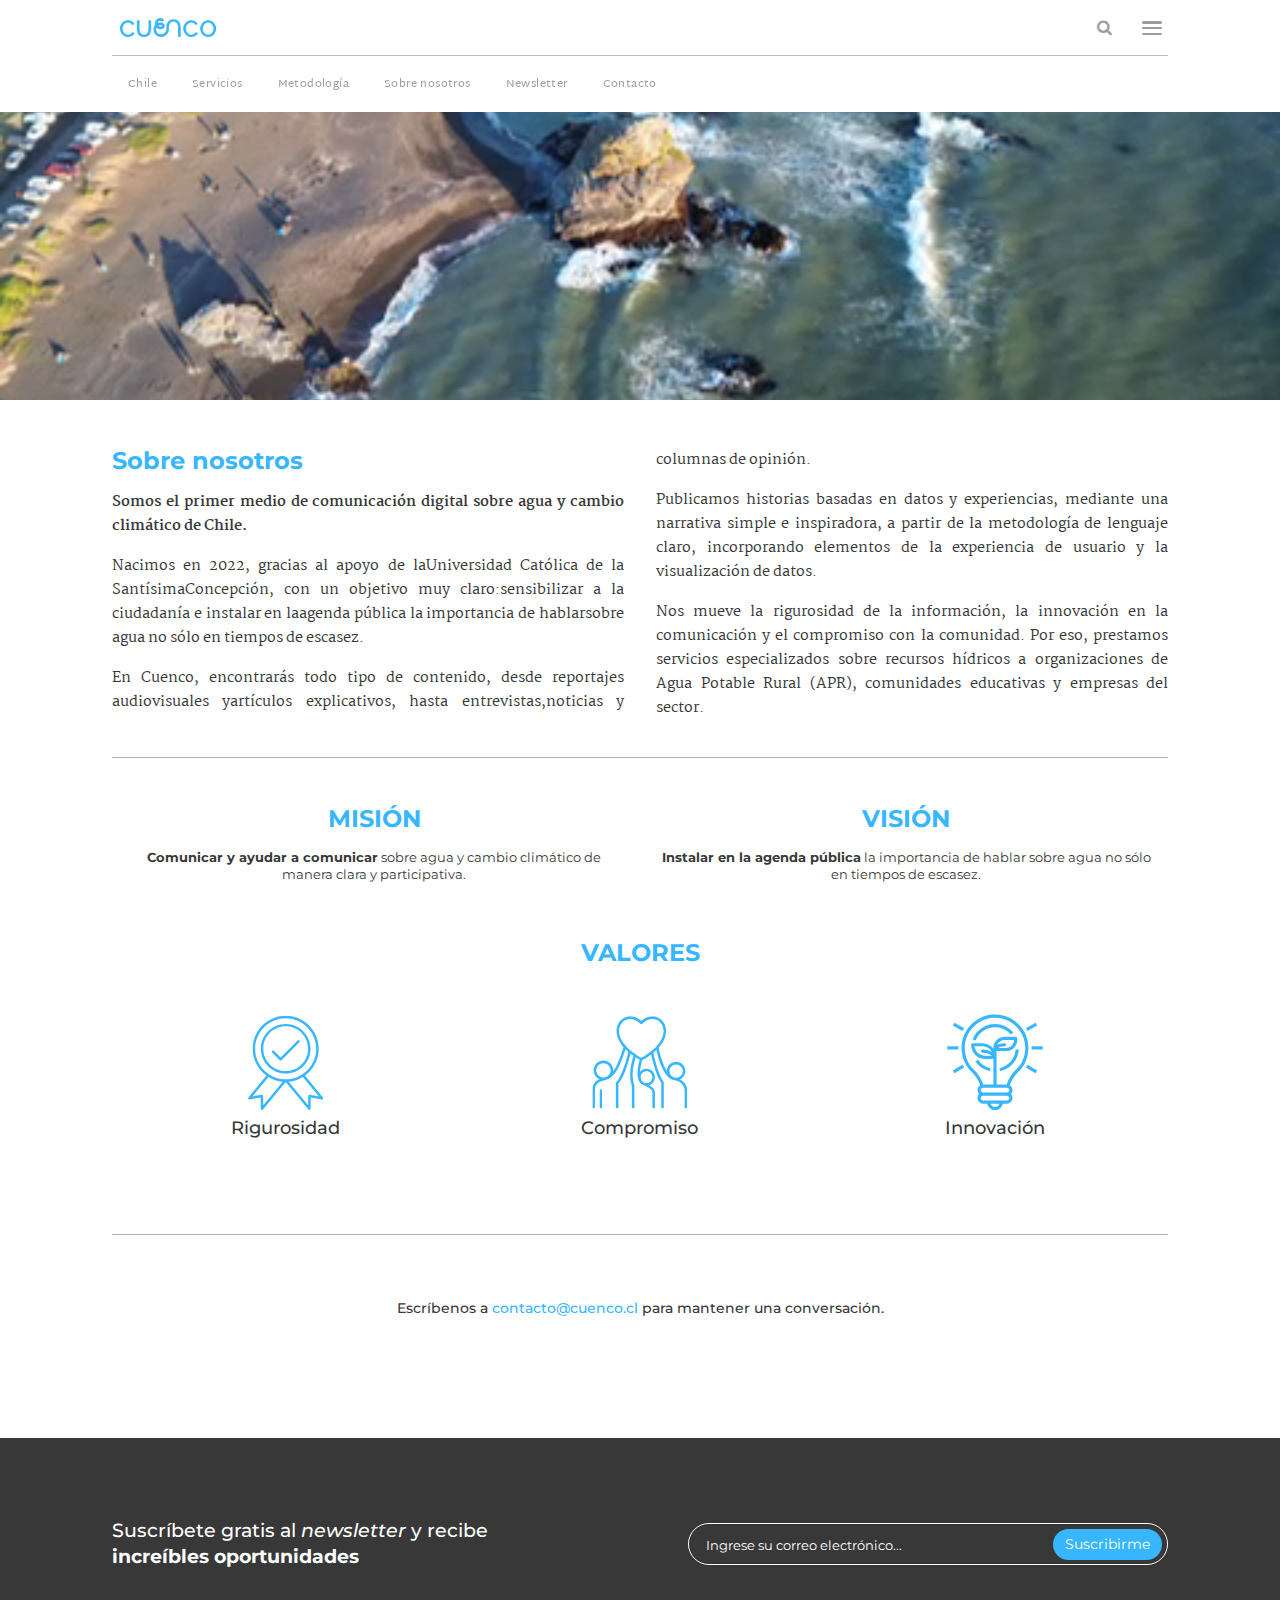
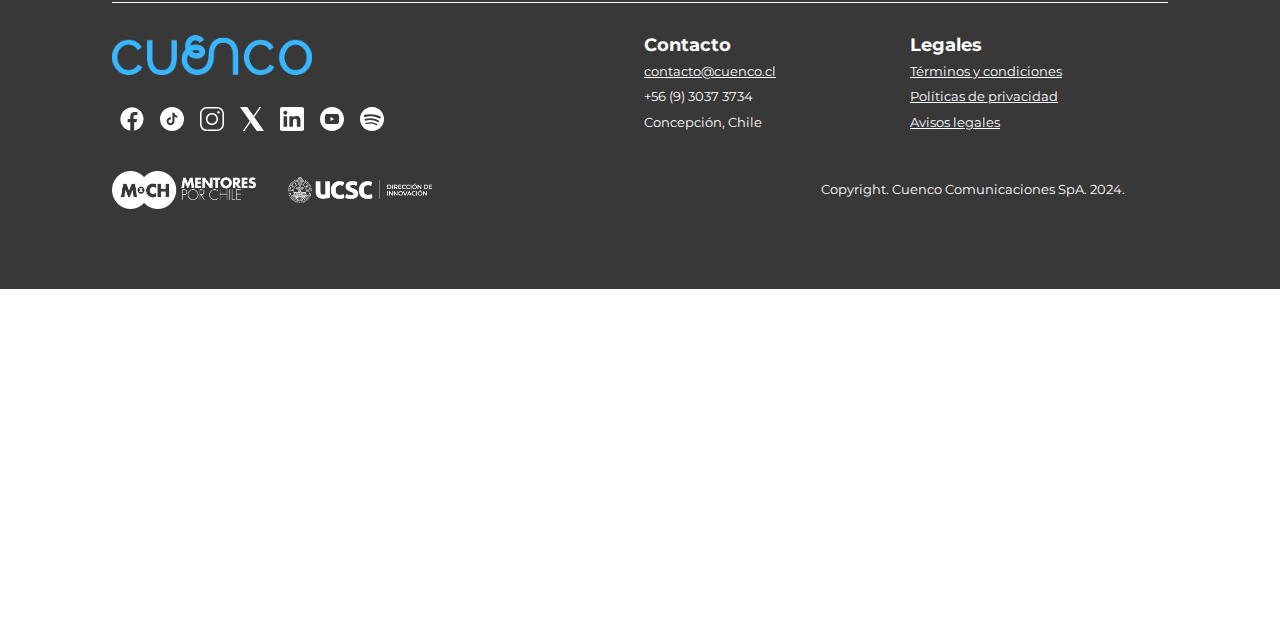
==== commit 24c85e02: "fix" ====
--- a/aboutus.html
+++ b/aboutus.html
@@ -5,8 +5,8 @@
     <meta charset="UTF-8">
     <link href="img/favicon.png" rel="shortcut icon">
     <meta name="viewport" content="width=device-width, initial-scale=1, maximum-scale=1">
-    <link href="css/main.css?v=1433" rel="stylesheet" type="text/css">
-    <script src="js/main.js?v=1433" type="text/javascript"></script>
+    <link href="css/main.css?v=45360" rel="stylesheet" type="text/css">
+    <script src="js/main.js?v=45360" type="text/javascript"></script>
     <!-- Meta tags facebook-->
     <meta property="og:title" content="#">
     <meta property="og:description" content="#">
@@ -192,7 +192,7 @@
                 <div class="modal__flex">
                   <div class="col-md-7">
                     <div class="modal__newsletter"> 
-                      <h4 class="modal__title">Suscríbete gratis al newsletter y recibe <strong>increíbles oportunidades</strong></h4>
+                      <h4 class="modal__title">Suscríbete gratis al <span>newsletter</span> y recibe <strong>increíbles oportunidades</strong></h4>
                     </div>
                   </div>
                   <div class="col-md-5">
@@ -217,7 +217,7 @@
                     <form class="form">
                       <div class="form__element"> 
                         <div class="form__input"> 
-                          <input type="text" placeholder="Ingrese su correo electrónico ...">
+                          <input type="text" placeholder="Ingrese su correo electrónico...">
                           <div class="form__button"> 
                             <button>Suscribírme</button>
                           </div>
@@ -243,7 +243,7 @@
                 </div>
               </div>
               <div class="col-md-7">
-                <div class="footer__newsletter">
+                <div class="footer__newsletter footer__newsletter--right">
                   <form class="form">
                     <div class="form__element"> 
                       <div class="form__input"> 
@@ -294,8 +294,8 @@
             <div class="footer__flex">
               <div class="col-md-8">
                 <div class="footer__logos"> 
+                  <div class="footer__logo"> <img src="img/icons/logo-footer-2.png"></div>
                   <div class="footer__logo"> <img src="img/icons/logo-footer-1.png"></div>
-                  <div class="footer__logo"> <img src="img/icons/logo-footer-2.png"></div>
                 </div>
               </div>
               <div class="col-md-4">
--- a/css/main.css
+++ b/css/main.css
@@ -1650,6 +1650,7 @@
   background-color: #f5f5f7;
   padding: 10px;
   transition: 0.3s;
+  min-height: 385px;
 }
 article.article--new:hover {
   -webkit-transform: translateY(-5px);
@@ -1698,9 +1699,13 @@
   }
 }
 article.article--new.article--new--big .article__body .article__description {
-  font-size: 24px;
-  line-height: 32px;
   opacity: 1;
+}
+@media (min-width: 720px) {
+  article.article--new.article--new--big .article__body .article__description {
+    font-size: 24px;
+    line-height: 32px;
+  }
 }
 article.article--new.article--new--big .article__body .article__date {
   display: block;
@@ -1882,6 +1887,13 @@
 }
 article.article--testimony .article__body .article__name {
   font-weight: bold;
+  font-family: 'Montserrat', sans-serif;
+}
+article.article--testimony .article__body .article__position {
+  font-family: 'Montserrat', sans-serif;
+}
+article.article--testimony .article__body .article__company {
+  font-family: 'Montserrat', sans-serif;
 }
 article.article--mv {
   text-align: center;
@@ -2207,15 +2219,21 @@
   }
 }
 footer .footer__logo {
-  margin-bottom: 20px;
+  margin-bottom: 40px;
 }
 footer .footer__logo img {
-  width: 150px;
+  width: 250px;
   margin: initial;
 }
 footer .footer__header {
   padding-bottom: 40px;
   border-bottom: 1px solid #fff;
+}
+@media (min-width: 720px) {
+  footer .footer__header .footer__newsletter.footer__newsletter--right form {
+    float: right;
+    width: 100%;
+  }
 }
 footer .footer__header .footer__newsletter .footer__title {
   font-size: 24px;
@@ -2286,9 +2304,29 @@
   background-color: #fff;
   color: #38b6ff;
 }
+footer .footer__features .footer__feature {
+  display: -ms-flexbox;
+  display: flex;
+  -ms-flex-align: center;
+      align-items: center;
+  -ms-flex-pack: start;
+      justify-content: flex-start;
+  margin-bottom: 40px;
+}
+footer .footer__features .footer__feature .footer__icon {
+  margin-right: 20px;
+}
+footer .footer__features .footer__feature .footer__icon img {
+  width: 20px;
+}
+footer .footer__features .footer__feature p {
+  font-size: 24px;
+  line-height: 32px;
+  font-weight: bold;
+  margin-bottom: 0;
+}
 footer .footer__body {
   padding: 40px 0;
-  margin-bottom: 40px;
   padding-bottom: 40px;
 }
 footer .footer__body .footer__socials {
@@ -2345,11 +2383,11 @@
   width: initial;
   height: initial;
   max-width: 160px;
-  max-height: 100px;
+  max-height: 120px;
 }
 @media (min-width: 720px) {
   footer .footer__footer .footer__logos .footer__logo img {
-    max-width: 250px;
+    max-width: 180px;
   }
 }
 footer .footer__footer .footer__copyright p {
@@ -3383,6 +3421,7 @@
   display: none;
   padding-top: 70px;
   transition: 0.5s;
+  font-family: 'Montserrat', sans-serif;
 }
 @media (min-width: 720px) {
   .modal {
@@ -3406,9 +3445,6 @@
 .modal.modal--out .modal__box {
   -webkit-animation: scaleFadeOut 1s ease both;
           animation: scaleFadeOut 1s ease both;
-}
-.modal .modal__icon {
-  margin-bottom: 20px;
 }
 .modal .modal__icon img {
   width: 80px;
@@ -3492,18 +3528,20 @@
   max-width: 400px;
 }
 .modal .modal__content .modal__newsletter .modal__title {
-  font-family: 'Martel Sans', sans-serif;
+  font-family: 'Montserrat', sans-serif;
   font-size: 28px;
   line-height: 36px;
   padding-bottom: 20px;
   margin-bottom: 20px;
-  border-bottom: 1px solid #bcbcbb;
 }
 @media (min-width: 720px) {
   .modal .modal__content .modal__newsletter .modal__title {
     padding-bottom: 40px;
     margin-bottom: 0;
   }
+}
+.modal .modal__content .modal__newsletter .modal__title span {
+  font-style: italic;
 }
 .modal .modal__content .modal__form .form {
   margin-top: 40px;
@@ -3570,7 +3608,7 @@
   color: #38b6ff;
 }
 .modal .modal__content .modal__features {
-  font-family: 'Martel Sans', sans-serif;
+  font-family: 'Montserrat', sans-serif;
 }
 .modal .modal__content .modal__features .modal__feature {
   display: -ms-flexbox;
@@ -4326,6 +4364,10 @@
   color: #38b6ff;
   text-transform: uppercase;
   margin-bottom: 40px;
+  font-weight: bold;
+}
+section.section--methodology .section__header .section__title strong {
+  display: block;
 }
 section.section--methodology .section__header .section__image img {
   max-height: 300px;
@@ -4458,6 +4500,12 @@
 }
 section.section--peoples .section__footer {
   text-align: center;
+  font-family: 'Montserrat', sans-serif;
+}
+section.section--peoples .section__footer p {
+  font-size: 18px;
+  line-height: 24px;
+  margin-bottom: 0;
 }
 section.section--stickytemario {
   overflow-y: scroll;
@@ -4539,6 +4587,9 @@
       align-items: center;
   padding: 10px 20px;
 }
+section.sectio--singlenew .section__wrap .section__infos .section__info {
+  font-family: 'Montserrat', sans-serif;
+}
 section.sectio--singlenew .section__wrap .section__infos .section__info:first-child {
   padding-right: 10px;
   margin-right: 10px;
@@ -4565,6 +4616,9 @@
   line-height: 32px;
   font-weight: 600;
 }
+section.section--singlenewheader .section__footer .section__author {
+  font-family: 'Montserrat', sans-serif;
+}
 section.section--singlenewheader .section__footer .section__author p {
   margin-bottom: 0;
   color: #bcbcbb;
@@ -4583,6 +4637,12 @@
   section.section--singlenewbody .section__content {
     padding-right: 20px;
   }
+}
+section.section--singlenewbody .section__content p:first-child::first-letter {
+  color: #38b6ff;
+  font-size: 64px;
+  line-height: 64px;
+  font-weight: bold;
 }
 @media (min-width: 720px) {
   section.section--singlenewbody .section__indice {
@@ -4611,6 +4671,7 @@
   color: #383838;
   opacity: 0.7;
   padding: 5px 0;
+  font-family: 'Montserrat', sans-serif;
 }
 section.section--singlenewbody .section__shares {
   margin-top: 40px;
@@ -5208,6 +5269,7 @@
   margin-bottom: 20px;
   color: #383838;
   text-align: justify;
+  font-family: 'Martel', serif;
 }
 @media (min-width: 720px) {
   .wp p {
@@ -5275,6 +5337,7 @@
 }
 .wp ul {
   margin: 10px 20px;
+  font-family: 'Martel', serif;
 }
 .wp ul li {
   margin-bottom: 10px;
@@ -5301,6 +5364,7 @@
   font-weight: 500;
   font-size: 16px;
   line-height: 36px;
+  font-family: 'Martel', serif;
 }
 .wp pre {
   background: rgba(0,0,0,0.05);
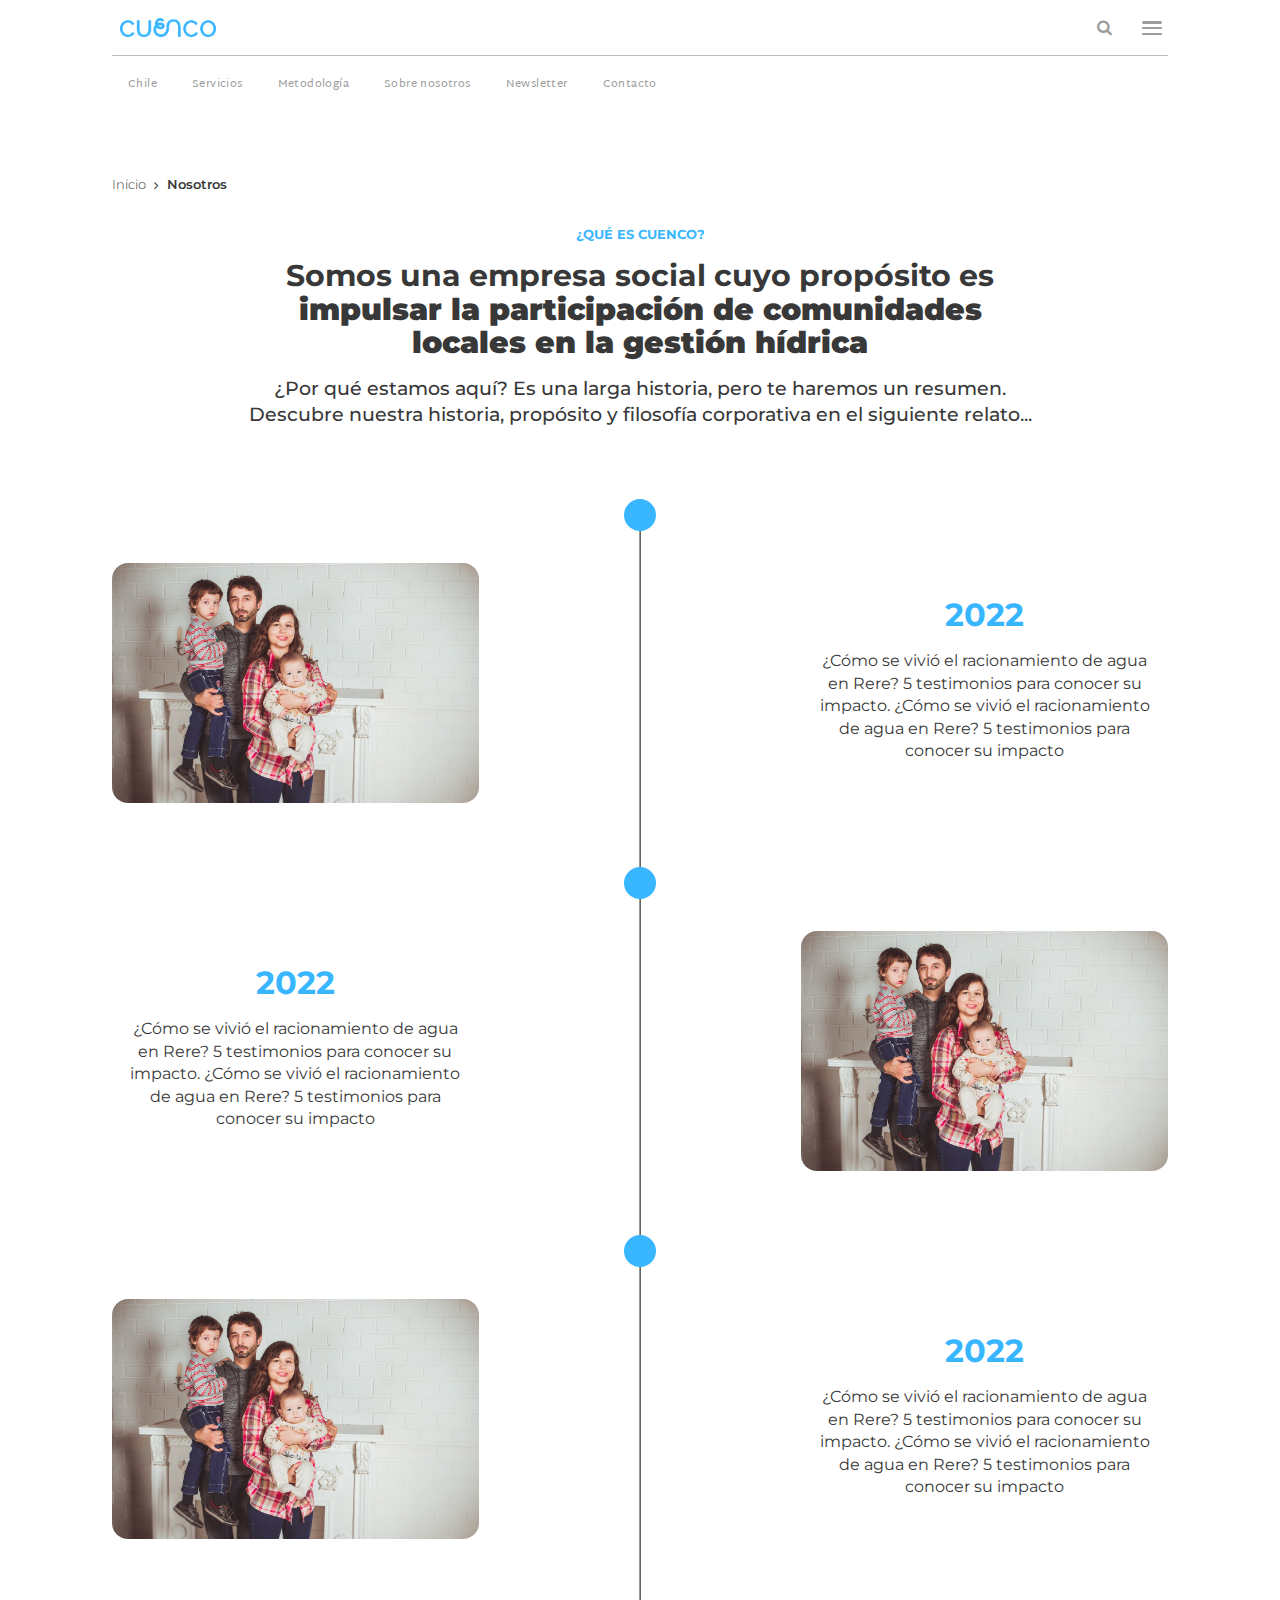
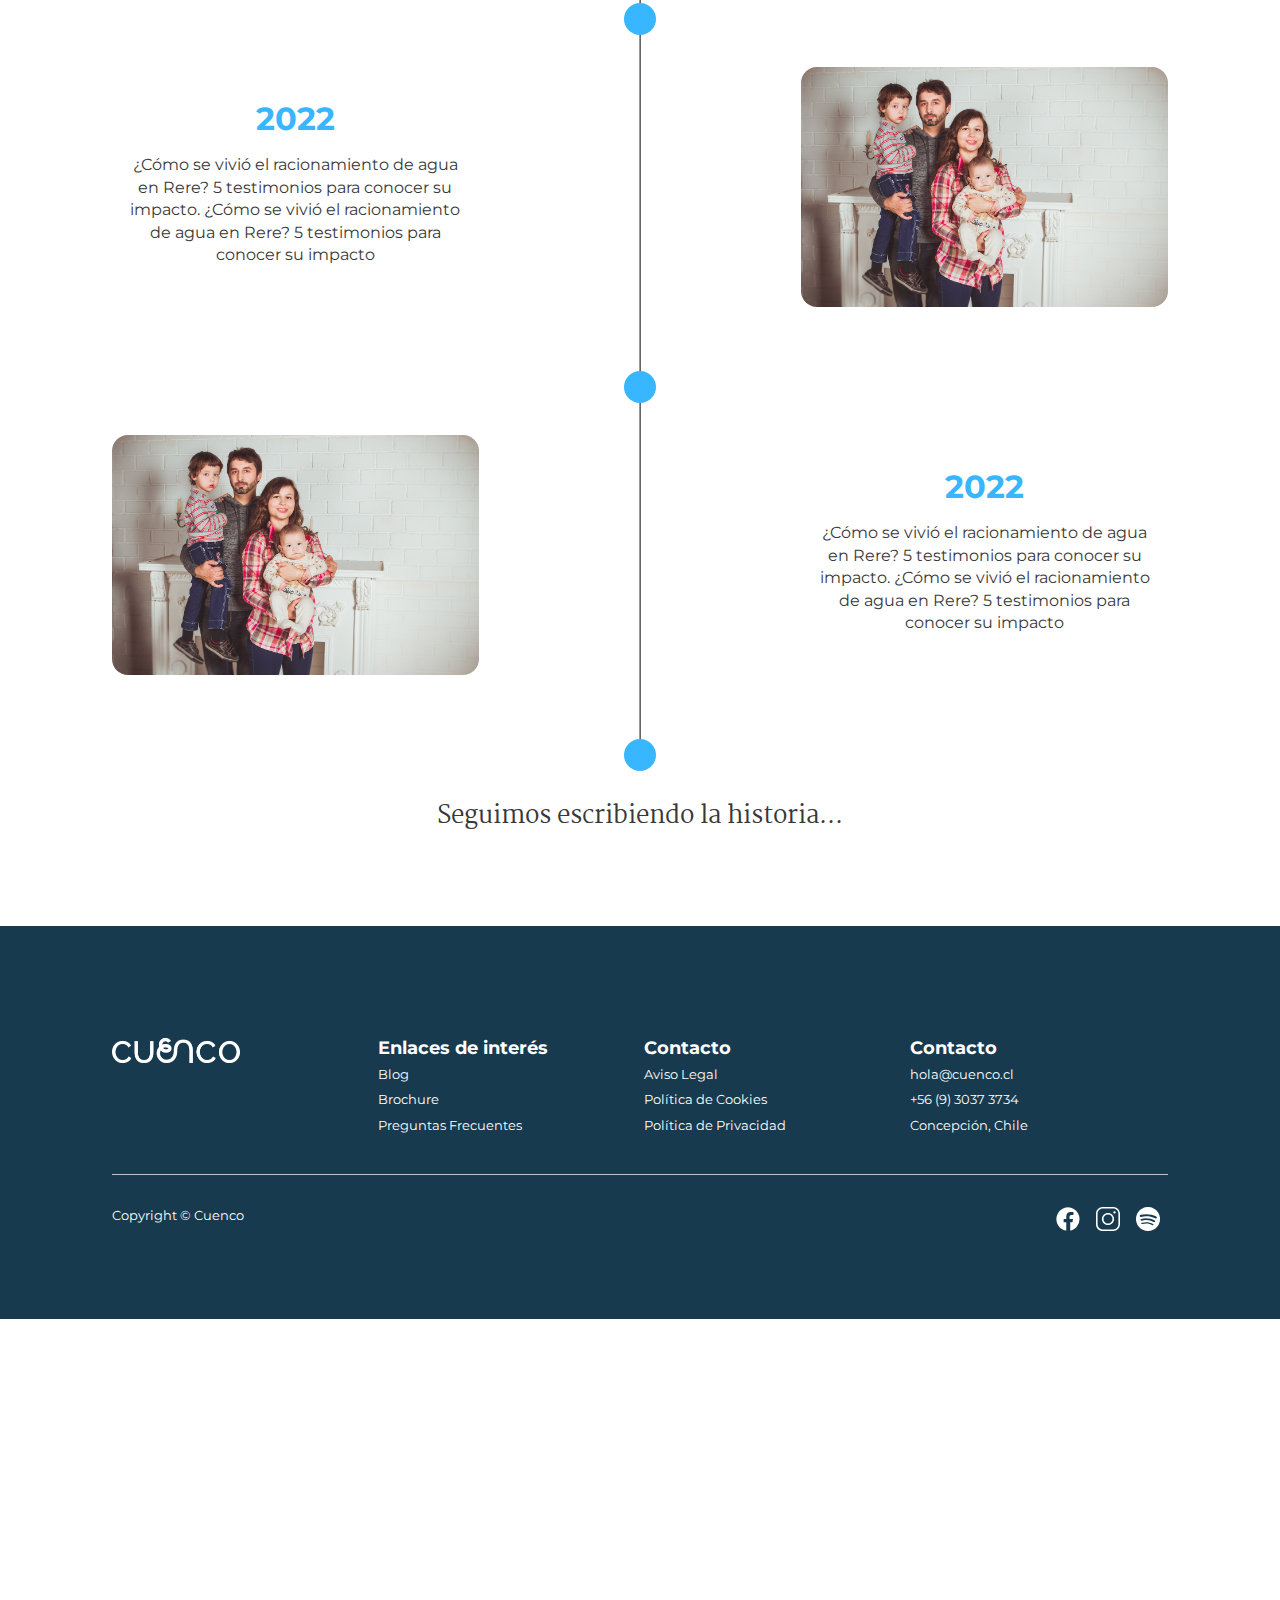
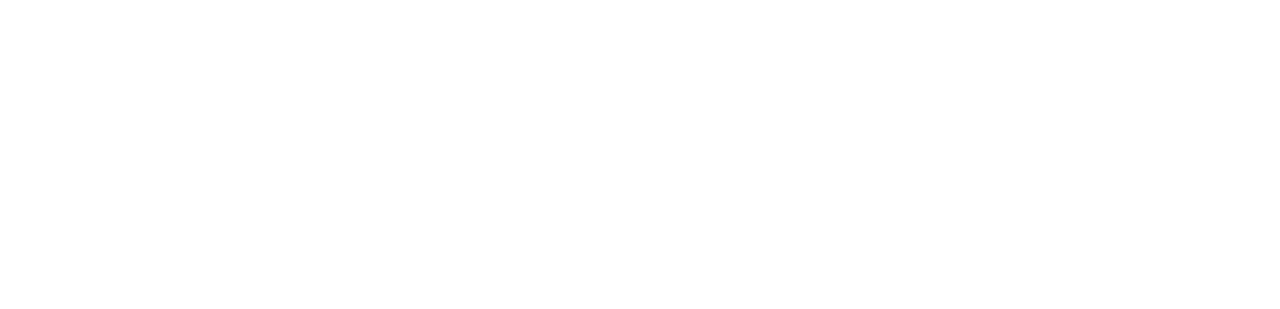
==== commit 91a02c88: "fix" ====
--- a/aboutus.html
+++ b/aboutus.html
@@ -1,12 +1,12 @@
 <!DOCTYPE html>
 <html lang="es">
   <head>
-    <title>Periodistas</title>
+    <title>Cuenco</title>
     <meta charset="UTF-8">
     <link href="img/favicon.png" rel="shortcut icon">
     <meta name="viewport" content="width=device-width, initial-scale=1, maximum-scale=1">
-    <link href="css/main.css?v=45360" rel="stylesheet" type="text/css">
-    <script src="js/main.js?v=45360" type="text/javascript"></script>
+    <link href="css/main.css?v=77107" rel="stylesheet" type="text/css">
+    <script src="js/main.js?v=77107" type="text/javascript"></script>
     <!-- Meta tags facebook-->
     <meta property="og:title" content="#">
     <meta property="og:description" content="#">
@@ -117,68 +117,121 @@
       </div>
     </header>
     <div id="sections">
-      <section class="section--video">
-        <div class="section__video">
-          <video id="myvideo" playsinline autoplay muted loop>
-            <source src="videos/video_1.mov" type="video/mp4">
-          </video>
+      <section class="section--header">
+        <div class="section__wrap">
+          <div class="section__breadcrumb"><a href="index-new.html">Inicio<span class="fa fa-angle-right"></span></a><a href="services.html" class="current">Nosotros</a></div>
+          <div class="section__header"><span class="section__subtitle">¿Qué es cuenco?</span>
+            <h1 class="h2 section__title">Somos una empresa social cuyo propósito es <strong>impulsar la participación de comunidades locales en la gestión hídrica </strong></h1>
+            <p>¿Por qué estamos aquí? Es una larga historia, pero te haremos un resumen. Descubre nuestra historia, propósito y filosofía corporativa en el siguiente relato...</p>
+          </div>
         </div>
       </section>
-      <section class="section--aboutus">
-        <div class="section__wrap"> 
+      <div class="linetime">
+        <section class="section--line">
+          <div class="section__wrap">
+            <div class="section__body">
+              <div class="cols">
+                <div class="section__flex">
+                  <div class="col-md-6">
+                    <div class="section__bg">
+                      <div class="bg"><img src="img/uploads/1.jpeg"></div>
+                    </div>
+                  </div>
+                  <div class="col-md-6">
+                    <div class="section__content"><span class="section__age">2022</span>
+                      <p>¿Cómo se vivió el racionamiento de agua en Rere? 5 testimonios para conocer su impacto. ¿Cómo se vivió el racionamiento de agua en Rere? 5 testimonios para conocer su impacto</p>
+                    </div>
+                  </div>
+                </div>
+              </div>
+            </div>
+          </div>
+        </section>
+        <section class="section--line section--line--right">
+          <div class="section__wrap">
+            <div class="section__body">
+              <div class="cols">
+                <div class="section__flex">
+                  <div class="col-md-6 col-md-push-6">
+                    <div class="section__bg">
+                      <div class="bg"><img src="img/uploads/1.jpeg"></div>
+                    </div>
+                  </div>
+                  <div class="col-md-6 col-md-pull-6">
+                    <div class="section__content"><span class="section__age">2022</span>
+                      <p>¿Cómo se vivió el racionamiento de agua en Rere? 5 testimonios para conocer su impacto. ¿Cómo se vivió el racionamiento de agua en Rere? 5 testimonios para conocer su impacto</p>
+                    </div>
+                  </div>
+                </div>
+              </div>
+            </div>
+          </div>
+        </section>
+        <section class="section--line">
+          <div class="section__wrap">
+            <div class="section__body">
+              <div class="cols">
+                <div class="section__flex">
+                  <div class="col-md-6">
+                    <div class="section__bg">
+                      <div class="bg"><img src="img/uploads/1.jpeg"></div>
+                    </div>
+                  </div>
+                  <div class="col-md-6">
+                    <div class="section__content"><span class="section__age">2022</span>
+                      <p>¿Cómo se vivió el racionamiento de agua en Rere? 5 testimonios para conocer su impacto. ¿Cómo se vivió el racionamiento de agua en Rere? 5 testimonios para conocer su impacto</p>
+                    </div>
+                  </div>
+                </div>
+              </div>
+            </div>
+          </div>
+        </section>
+        <section class="section--line section--line--right">
+          <div class="section__wrap">
+            <div class="section__body">
+              <div class="cols">
+                <div class="section__flex">
+                  <div class="col-md-6 col-md-push-6">
+                    <div class="section__bg">
+                      <div class="bg"><img src="img/uploads/1.jpeg"></div>
+                    </div>
+                  </div>
+                  <div class="col-md-6 col-md-pull-6">
+                    <div class="section__content"><span class="section__age">2022</span>
+                      <p>¿Cómo se vivió el racionamiento de agua en Rere? 5 testimonios para conocer su impacto. ¿Cómo se vivió el racionamiento de agua en Rere? 5 testimonios para conocer su impacto</p>
+                    </div>
+                  </div>
+                </div>
+              </div>
+            </div>
+          </div>
+        </section>
+        <section class="section--line">
+          <div class="section__wrap">
+            <div class="section__body">
+              <div class="cols">
+                <div class="section__flex">
+                  <div class="col-md-6">
+                    <div class="section__bg">
+                      <div class="bg"><img src="img/uploads/1.jpeg"></div>
+                    </div>
+                  </div>
+                  <div class="col-md-6">
+                    <div class="section__content"><span class="section__age">2022</span>
+                      <p>¿Cómo se vivió el racionamiento de agua en Rere? 5 testimonios para conocer su impacto. ¿Cómo se vivió el racionamiento de agua en Rere? 5 testimonios para conocer su impacto</p>
+                    </div>
+                  </div>
+                </div>
+              </div>
+            </div>
+          </div>
+        </section>
+      </div>
+      <section class="section--line">
+        <div class="section__wrap">
           <div class="section__header"> 
-            <div class="section__content section__content--2col wp">
-              <h3>Sobre nosotros </h3>
-              <p><strong>Somos el primer medio de comunicación digital sobre agua y cambio climático de Chile.</strong></p>
-              <p>Nacimos en 2022, gracias al apoyo de laUniversidad Católica de la SantísimaConcepción, con un objetivo muy claro:sensibilizar a la ciudadanía e instalar en laagenda pública la importancia de hablarsobre agua no sólo en tiempos de escasez.</p>
-              <p>En Cuenco, encontrarás todo tipo de contenido, desde reportajes audiovisuales yartículos explicativos, hasta entrevistas,noticias y columnas de opinión.</p>
-              <p>Publicamos historias basadas en datos y experiencias, mediante una narrativa simple e inspiradora, a partir de la metodología de lenguaje claro, incorporando elementos de la experiencia de usuario y la visualización de datos.</p>
-              <p>Nos mueve la rigurosidad de la información, la innovación en la comunicación y el compromiso con la comunidad. Por eso, prestamos servicios especializados sobre recursos hídricos a organizaciones de Agua Potable Rural (APR), comunidades educativas y empresas del sector.</p>
-            </div>
-          </div>
-          <div class="section__body"> 
-            <div class="section__mv">
-              <div class="cols"> 
-                <div class="col-md-6">
-                  <article class="article--mv">
-                    <h3 class="article__title">Misión </h3>
-                    <p><strong>Comunicar y ayudar a comunicar</strong> sobre agua y cambio climático de manera clara y participativa.</p>
-                  </article>
-                </div>
-                <div class="col-md-6">
-                  <article class="article--mv">
-                    <h3 class="article__title">Visión </h3>
-                    <p><strong>Instalar en la agenda pública</strong> la importancia de hablar sobre agua no sólo en tiempos de escasez.</p>
-                  </article>
-                </div>
-              </div>
-            </div>
-            <div class="section__valores"> 
-              <h3 class="section__title">Valores </h3>
-              <div class="cols"> 
-                <div class="col-md-4"> 
-                  <article class="article--valor">
-                    <div class="article__icon"> <img src="img/icons/icon-valor-1.svg"></div>
-                    <h4 class="article__title">Rigurosidad</h4>
-                  </article>
-                </div>
-                <div class="col-md-4"> 
-                  <article class="article--valor">
-                    <div class="article__icon"> <img src="img/icons/icon-valor-2.svg"></div>
-                    <h4 class="article__title">Compromiso</h4>
-                  </article>
-                </div>
-                <div class="col-md-4"> 
-                  <article class="article--valor">
-                    <div class="article__icon"> <img src="img/icons/icon-valor-3.svg"></div>
-                    <h4 class="article__title">Innovación</h4>
-                  </article>
-                </div>
-              </div>
-            </div>
-          </div>
-          <div class="section__footer"> 
-            <p>Escríbenos a <a href="#">contacto@cuenco.cl</a> para mantener una conversación.</p>
+            <h3 class="section__title">Seguimos escribiendo la historia...</h3>
           </div>
         </div>
       </section>
@@ -233,75 +286,43 @@
       </div>
     </div>
     <footer>
-      <div class="footer__wrap"> 
-        <div class="footer__header">
-          <div class="cols"> 
-            <div class="footer__flex">
-              <div class="col-md-5">
-                <div class="footer__newsletter"> 
-                  <h4 class="footer__title">Suscríbete gratis al <span>newsletter</span> y recibe <strong>increíbles oportunidades</strong></h4>
-                </div>
-              </div>
-              <div class="col-md-7">
-                <div class="footer__newsletter footer__newsletter--right">
-                  <form class="form">
-                    <div class="form__element"> 
-                      <div class="form__input"> 
-                        <input type="text" placeholder="Ingrese su correo electrónico...">
-                        <div class="form__button"> 
-                          <button>Suscribirme</button>
-                        </div>
-                      </div>
-                    </div>
-                  </form>
-                </div>
-              </div>
-            </div>
-          </div>
-        </div>
+      <div class="footer__wrap">		
         <div class="footer__body">
           <div class="cols">
-            <div class="footer__flex">
-              <div class="col-md-6">
-                <div class="footer__logo"> <img src="img/icons/logo-cuenco.png"></div>
-                <div class="footer__socials"> 
-                  <div class="footer__social"> <a href="#"><img src="img/icons/icon-facebook-white.svg"></a></div>
-                  <div class="footer__social"> <a href="#"><img src="img/icons/icon-tiktok-white.svg"></a></div>
-                  <div class="footer__social"> <a href="#"><img src="img/icons/icon-instagram-white.svg"></a></div>
-                  <div class="footer__social"> <a href="#"><img src="img/icons/icon-x-white.svg"></a></div>
-                  <div class="footer__social"> <a href="#"><img src="img/icons/icon-linkedin-white.svg"></a></div>
-                  <div class="footer__social"> <a href="#"><img src="img/icons/icon-youtube-white.svg"></a></div>
-                  <div class="footer__social"> <a href="#"><img src="img/icons/icon-spotify-white.svg"></a></div>
-                </div>
-              </div>
-              <div class="col-md-3">
-                <div class="footer__info">
-                  <h4 class="footer__title">Contacto</h4><a href="#">contacto@cuenco.cl</a>
-                  <p>+56 (9) 3037 3734</p>
-                  <p>Concepción, Chile</p>
-                </div>
-              </div>
-              <div class="col-md-3">
-                <div class="footer__info">
-                  <h4 class="footer__title">Legales</h4><a href="#">Términos y condiciones</a><a href="#">Políticas de privacidad</a><a href="#">Avisos legales</a>
-                </div>
+            <div class="col-md-3">
+              <div class="footer__logo"> <img src="img/icons/logo-cuenco-white.png"></div>
+            </div>
+            <div class="col-md-3">
+              <div class="footer__info">
+                <h4 class="footer__title">Enlaces de interés</h4><a href="#">Blog</a>
+                <p>Brochure</p>
+                <p>Preguntas Frecuentes</p>
+              </div>
+            </div>
+            <div class="col-md-3">
+              <div class="footer__info">
+                <h4 class="footer__title">Contacto</h4><a href="#">Aviso Legal</a><a href="#">Política de Cookies</a><a href="#">Política de Privacidad</a>
+              </div>
+            </div>
+            <div class="col-md-3">
+              <div class="footer__info">
+                <h4 class="footer__title">Contacto</h4><a href="#">hola@cuenco.cl</a><a href="#">+56 (9) 3037 3734</a><a href="#">Concepción, Chile</a>
               </div>
             </div>
           </div>
         </div>
         <div class="footer__footer">
           <div class="cols">
-            <div class="footer__flex">
-              <div class="col-md-8">
-                <div class="footer__logos"> 
-                  <div class="footer__logo"> <img src="img/icons/logo-footer-2.png"></div>
-                  <div class="footer__logo"> <img src="img/icons/logo-footer-1.png"></div>
-                </div>
-              </div>
-              <div class="col-md-4">
-                <div class="footer__copyright">
-                  <p>Copyright. Cuenco Comunicaciones SpA. 2024.</p>
-                </div>
+            <div class="col-md-6">
+              <div class="footer__copyright">
+                <p>Copyright © Cuenco </p>
+              </div>
+            </div>
+            <div class="col-md-6">
+              <div class="footer__socials"> 
+                <div class="footer__social"> <a href="#"><img src="img/icons/icon-facebook-white.svg"></a></div>
+                <div class="footer__social"> <a href="#"><img src="img/icons/icon-instagram-white.svg"></a></div>
+                <div class="footer__social"> <a href="#"><img src="img/icons/icon-spotify-white.svg"></a></div>
               </div>
             </div>
           </div>
--- a/css/main.css
+++ b/css/main.css
@@ -55,7 +55,7 @@
 input,
 textarea,
 select {
-  font-family: 'Martel', serif;
+  font-family: 'Montserrat', sans-serif;
   font-size: 16px;
   line-height: 22px;
   color: #383838;
@@ -95,7 +95,7 @@
 .h4,
 .h5 {
   margin-bottom: 10px;
-  font-family: 'Martel', serif;
+  font-family: 'Montserrat', sans-serif;
   font-weight: 500;
 }
 p {
@@ -1648,7 +1648,7 @@
 }
 article.article--new {
   background-color: #f5f5f7;
-  padding: 10px;
+  padding: 0;
   transition: 0.3s;
   min-height: 385px;
 }
@@ -1665,12 +1665,25 @@
 }
 article.article--new .article__bg {
   position: relative;
-  border-radius: 20px;
   height: 200px;
   overflow: hidden;
 }
 article.article--new .article__bg .bg {
   transition: 0.3s;
+}
+article.article--new .article__category {
+  display: inline-block;
+  position: relative;
+  background-color: #e8e6e6;
+  text-align: center;
+  border-radius: 20px;
+  padding: 5px 20px;
+  text-transform: uppercase;
+  color: #383838;
+  font-family: 'Montserrat', sans-serif;
+  margin-bottom: 20px;
+  font-size: 16px;
+  line-height: 22px;
 }
 article.article--new .article__body {
   padding: 20px;
@@ -1678,19 +1691,38 @@
 article.article--new .article__body .article__title {
   font-size: 20px;
   line-height: 26px;
+  font-family: 'Martel', serif;
+}
+article.article--new .article__body .article__date {
+  font-size: 16px;
+  line-height: 22px;
+}
+article.article--new.article--new--big {
+  padding: 0;
 }
 article.article--new.article--new--big .article__bg {
-  position: relative;
+  position: absolute;
   width: 100%;
-  height: 445px;
+  height: 100%;
+  background-color: #383838;
+}
+article.article--new.article--new--big .article__bg .bg {
+  opacity: 0.6;
 }
 article.article--new.article--new--big .article__body {
-  padding: 20px;
+  position: absolute;
+  bottom: 0;
+  left: 0;
+  width: 100%;
+  z-index: 2;
+  padding: 40px 60px;
+  color: #fff;
 }
 article.article--new.article--new--big .article__body .article__title {
   font-size: 22px;
   line-height: 25px;
   margin-bottom: 20px;
+  border-bottom: none;
 }
 @media (min-width: 480px) {
   article.article--new.article--new--big .article__body .article__title {
@@ -1698,6 +1730,9 @@
     line-height: 33px;
   }
 }
+article.article--new.article--new--big .article__body .article__title a {
+  color: #fff;
+}
 article.article--new.article--new--big .article__body .article__description {
   opacity: 1;
 }
@@ -1707,162 +1742,291 @@
     line-height: 32px;
   }
 }
-article.article--new.article--new--big .article__body .article__date {
-  display: block;
-  margin-top: 20px;
-  padding-top: 20px;
-  border-top: 1px solid #38b6ff;
-}
-article.article--column {
-  border: none;
-  border-radius: 0;
+article.article--podcast {
+  background-color: #f5f5f7;
   padding: 0;
-  padding-bottom: 20px;
   transition: 0.3s;
+  min-height: 385px;
+}
+article.article--podcast:hover {
+  -webkit-transform: translateY(-5px);
+          transform: translateY(-5px);
+}
+article.article--podcast:hover:after {
+  width: 100%;
+}
+article.article--podcast:hover .article__bg .bg {
+  -webkit-transform: scale(1.05);
+          transform: scale(1.05);
+}
+article.article--podcast .article__bg {
+  position: relative;
+  height: 200px;
+  overflow: hidden;
+}
+article.article--podcast .article__bg .bg {
+  transition: 0.3s;
+}
+article.article--podcast .article__icon {
+  position: absolute;
+  top: 52%;
+  left: 50%;
+  -webkit-transform: translate(-50%, -50%);
+          transform: translate(-50%, -50%);
+  z-index: 2;
+}
+article.article--podcast .article__category {
+  display: inline-block;
+  position: relative;
+  background-color: #e8e6e6;
   text-align: center;
-}
-article.article--column a:after {
+  border-radius: 20px;
+  padding: 5px 20px;
+  text-transform: uppercase;
+  color: #383838;
+  font-family: 'Montserrat', sans-serif;
+  margin-bottom: 20px;
+  font-size: 16px;
+  line-height: 22px;
+}
+article.article--podcast .article__body {
+  padding: 20px;
+}
+article.article--podcast .article__body .article__title {
+  font-size: 20px;
+  line-height: 26px;
+}
+article.article--podcast .article__body .article__date {
+  font-size: 16px;
+  line-height: 22px;
+}
+article.article--oportunidad {
+  background-color: #000;
+  padding: 0;
+  transition: 0.3s;
+  min-height: 320px;
+}
+article.article--oportunidad:hover {
+  -webkit-transform: translateY(-5px);
+          transform: translateY(-5px);
+}
+article.article--oportunidad:hover:after {
+  width: 100%;
+}
+article.article--oportunidad:hover .article__bg .bg {
+  -webkit-transform: scale(1.05);
+          transform: scale(1.05);
+}
+article.article--oportunidad .article__date {
+  position: absolute;
+  top: 0;
+  left: 0;
+  z-index: 2;
+  color: #fff;
+  background-color: #38b6ff;
+  padding: 20px;
+  border-radius: 20px 0 20px 0;
+  font-family: 'Montserrat', sans-serif;
+  font-weight: bold;
+}
+article.article--oportunidad .article__state {
+  position: absolute;
+  top: 20px;
+  right: 20px;
+  z-index: 2;
+  color: #383838;
+  background-color: #fff;
+  padding: 5px 10px;
+  border-radius: 50px;
+  font-family: 'Montserrat', sans-serif;
+  font-weight: 500;
+  padding-left: 35px;
+}
+article.article--oportunidad .article__state.article__state--close:before {
+  background-color: #f00;
+}
+article.article--oportunidad .article__state:before {
   content: "";
-  display: none;
-}
-article.article--column:after {
-  content: "";
+  display: inline-block;
+  position: absolute;
+  top: 5px;
+  left: 5px;
+  width: 20px;
+  height: 20px;
+  line-height: 20px;
+  text-align: center;
+  border-radius: 50%;
+  overflow: hidden;
+  background-color: #008000;
+}
+article.article--oportunidad .article__bg {
+  overflow: hidden;
+  opacity: 0.5;
+}
+article.article--oportunidad .article__bg .bg {
+  transition: 0.3s;
+}
+article.article--oportunidad .article__icon {
+  position: absolute;
+  top: 52%;
+  left: 50%;
+  -webkit-transform: translate(-50%, -50%);
+          transform: translate(-50%, -50%);
+  z-index: 2;
+}
+article.article--oportunidad .article__body {
   position: absolute;
   bottom: 0;
   left: 0;
   width: 100%;
-  height: 1px;
-  background-color: #bcbcbb;
+  padding: 20px;
+  color: #fff;
+}
+article.article--oportunidad .article__body .article__title {
+  font-size: 24px;
+  line-height: 32px;
+  font-weight: bold;
+  font-family: 'Montserrat', sans-serif;
+}
+article.article--oportunidad .article__body .article__title a {
+  color: #fff;
+}
+article.article--oportunidad .article__body .article__name {
+  font-size: 16px;
+  line-height: 24px;
+  font-weight: 400;
+}
+article.article--column {
+  background-color: #f5f5f7;
+  transition: 0.3s;
+  min-height: 280px;
+  display: -ms-flexbox;
+  display: flex;
+  -ms-flex-direction: column;
+      flex-direction: column;
+  -ms-flex-pack: center;
+      justify-content: center;
 }
 article.article--column .article__icon {
   position: relative;
-}
-article.article--column .article__icon:after {
-  content: "";
-  position: absolute;
-  top: 50%;
-  left: 50%;
-  -webkit-transform: translate(-50%, -50%);
-          transform: translate(-50%, -50%);
-  width: 100%;
-  height: 1px;
-  background-color: #bcbcbb;
-  z-index: 0;
+  margin-bottom: 20px;
 }
 article.article--column .article__icon img {
   position: relative;
   z-index: 1;
   width: 50px;
-}
-article.article--column .article__body {
-  padding: 20px;
+  margin: initial;
 }
 article.article--column .article__body .article__title {
-  font-size: 20px;
-  line-height: 26px;
+  font-size: 24px;
+  line-height: 32px;
   margin-bottom: 15px;
 }
 article.article--column .article__body .article__name {
   font-family: 'Montserrat', sans-serif;
+  padding-right: 10px;
+  margin-right: 10px;
+  border-right: 1px solid rgba(0,0,0,0.3);
+  margin-bottom: 0;
+}
+article.article--column .article__body .article__name a {
+  font-weight: bold;
+  margin-left: 5px;
 }
 article.article--column .article__body .article__name:hover {
   text-decoration: underline;
 }
-article.article--service {
-  border-color: #bcbcbb;
-  text-align: left;
-  cursor: pointer;
-  transition: 0.3s;
-  border: 1px solid #bcbcbb;
-}
-article.article--service:hover {
-  -webkit-transform: translateY(-5px);
-          transform: translateY(-5px);
-}
-article.article--service:hover .article__body {
-  transition: 0.3s;
-}
-article.article--service:hover .article__body .article__title {
-  color: #38b6ff;
-}
-article.article--service:hover .article__body .article__title a {
-  color: #38b6ff;
-}
-article.article--service:hover .article__body .article__number {
-  color: #38b6ff;
-}
-article.article--service:hover .article__icon svg path {
-  transition: 0.3s;
-  fill: #38b6ff;
-}
-article.article--service.article--service--text:hover .article__body {
-  opacity: 0;
-}
-article.article--service.article--service--text:hover .article__text {
-  opacity: 1;
-}
-article.article--service .article__body {
+article.article--column .article__body .article__flex {
   display: -ms-flexbox;
   display: flex;
-  -ms-flex-pack: start;
-      justify-content: flex-start;
   -ms-flex-align: center;
       align-items: center;
-  font-family: 'Martel Sans', sans-serif;
+}
+article.article--service {
+  background-color: #f5f5f7;
   transition: 0.3s;
+  min-height: 280px;
+  display: -ms-flexbox;
+  display: flex;
+  -ms-flex-direction: column;
+      flex-direction: column;
+  -ms-flex-pack: center;
+      justify-content: center;
+}
+article.article--service .article__number {
+  position: relative;
+  margin-bottom: 20px;
+  width: 48px;
+  height: 48px;
+  line-height: 48px;
+  text-align: center;
+  border-radius: 50%;
+  overflow: hidden;
+  background-color: #38b6ff;
+  color: #fff;
+}
+article.article--service .article__number span {
+  font-weight: bold;
+  font-family: 'Montserrat', sans-serif;
 }
 article.article--service .article__body .article__title {
-  position: relative;
+  font-size: 24px;
+  line-height: 32px;
+  margin-bottom: 15px;
+  font-family: 'Montserrat', sans-serif;
+  color: #38b6ff;
+}
+article.article--service .article__body .article__title a {
+  color: #38b6ff;
+}
+article.article--service .article__body .article__name {
+  font-family: 'Montserrat', sans-serif;
+  padding-right: 10px;
+  margin-right: 10px;
+  border-right: 1px solid rgba(0,0,0,0.3);
   margin-bottom: 0;
-  max-width: 70%;
-  padding-left: 20px;
-  color: rgba(0,0,0,0.6);
-  font-family: 'Martel Sans', sans-serif;
+}
+article.article--service .article__body .article__name a {
+  font-weight: bold;
+  margin-left: 5px;
+}
+article.article--service .article__body .article__name:hover {
+  text-decoration: underline;
+}
+article.article--service .article__body p {
   margin-bottom: 0;
-  font-size: 18px;
-  line-height: 24px;
-  text-transform: uppercase;
-  font-family: 'Montserrat', sans-serif;
-}
-article.article--service .article__body .article__number {
-  font-size: 42px;
-  line-height: 48px;
-  font-weight: bold;
-  color: rgba(0,0,0,0.6);
-  font-family: 'Montserrat', sans-serif;
-}
-article.article--service .article__body .article__icon {
-  position: absolute;
-  top: 50%;
-  right: 0%;
-  -webkit-transform: translate(-50%, -50%);
-          transform: translate(-50%, -50%);
-}
-article.article--service .article__body .article__icon svg {
-  width: initial;
-  height: initial;
-  max-width: 60px;
-  max-height: 50px;
-}
-article.article--service .article__text {
+}
+article.article--service .article__body .article__flex {
+  display: -ms-flexbox;
+  display: flex;
+  -ms-flex-align: center;
+      align-items: center;
+}
+article.article--service .article__body .article__button {
+  margin-top: 20px;
+  text-align: right;
+}
+article.article--service .article__footer {
+  position: relative;
+  padding-top: 30px;
+  margin-top: 30px;
+}
+article.article--service .article__footer:after {
+  content: "";
   position: absolute;
   top: 0;
   left: 0;
-  width: 100%;
-  height: 100%;
-  padding: 10px;
+  width: 15%;
+  height: 1px;
+  background-color: #38b6ff;
+}
+article.article--service .article__footer .article__detail {
+  margin-bottom: 20px;
+}
+article.article--service .article__footer .article__button {
+  position: relative;
+  margin-top: 40px;
   text-align: center;
-  transition: 0.3s;
-  opacity: 0;
-  display: -ms-flexbox;
-  display: flex;
-  -ms-flex-pack: center;
-      justify-content: center;
-  -ms-flex-align: center;
-      align-items: center;
-}
-article.article--service .article__text p {
-  margin-bottom: 0;
 }
 article.article--testimony {
   border: 1px solid #bcbcbb;
@@ -1971,14 +2135,14 @@
   position: relative;
   display: inline-block;
   padding: 10px 10px;
-  background-color: #38b6ff;
-  border: 1px solid #38b6ff;
-  color: #fff;
-  font-size: 14px;
-  line-height: 18px;
+  background-color: #f5f5f5;
+  border: 1px solid #f5f5f5;
+  color: #383838;
+  font-size: 16px;
+  line-height: 24px;
   text-align: center;
-  font-weight: 500;
-  border-radius: 10px;
+  font-weight: bold;
+  border-radius: 50px;
   min-width: 180px;
   transition: 0.2s;
   font-family: 'Montserrat', sans-serif;
@@ -1987,8 +2151,8 @@
   margin-left: 10px;
 }
 .btn:hover {
-  background-color: #fff;
-  color: #383838;
+  background-color: #38b6ff;
+  color: #fff;
 }
 .btn.btn--white {
   background-color: #fff;
@@ -2005,6 +2169,14 @@
 .btn.btn--secondary:hover {
   background-color: #fff;
   color: #173a4e;
+}
+.btn.btn--primary {
+  background-color: #38b6ff;
+  color: #fff;
+}
+.btn.btn--primary:hover {
+  background-color: #fff;
+  color: #38b6ff;
 }
 .btn.btn--transparent {
   background-color: transparent;
@@ -2014,6 +2186,13 @@
 .btn.btn--transparent:hover {
   background-color: #fff;
   color: #38b6ff;
+}
+.btn.btn--gray {
+  background-color: #e8e6e6;
+}
+.btn.btn--gray:hover {
+  background-color: #38b6ff;
+  color: #fff;
 }
 .btn.btn--min {
   min-width: initial;
@@ -2072,11 +2251,10 @@
   overflow: hidden;
 }
 .faq .faq__item {
-  background-color: #fff;
-  border: 1px solid #38b6ff;
+  background-color: #f5f5f7;
   text-align: left;
   position: relative;
-  border-radius: 20px;
+  border-radius: 50px;
   overflow: hidden;
   margin-bottom: 40px;
 }
@@ -2088,41 +2266,28 @@
   margin-bottom: 0;
   padding: 15px 20px;
   transition: 0.5s;
-  font-size: 18px;
-  line-height: 25px;
-  font-weight: bold;
-  color: #38b6ff;
-  text-transform: uppercase;
+  color: #383838;
   font-family: 'Montserrat', sans-serif;
-}
-@media (min-width: 480px) {
-  .faq .faq__question {
-    font-size: 22px;
-    line-height: 25px;
-  }
+  font-size: 16px;
+  line-height: 24px;
 }
 @media (min-width: 720px) {
   .faq .faq__question {
     padding: 20px 30px;
-    font-size: 18px;
-    line-height: 25px;
+    font-size: 20px;
+    line-height: 28px;
   }
 }
 .faq .faq__question .fa {
   float: right;
   transition: 0.5s;
-  color: #38b6ff;
+  color: #383838;
   margin-left: 10px;
+  font-size: 24px;
 }
 .faq .faq__question:hover {
   cursor: pointer;
-  color: #38b6ff;
-}
-@media (min-width: 720px) and (min-width: 480px) {
-  .faq .faq__question {
-    font-size: 22px;
-    line-height: 25px;
-  }
+  color: #383838;
 }
 .faq .faq__answer {
   padding: 0 20px 20px;
@@ -2171,7 +2336,7 @@
 footer {
   position: relative;
   color: #fff;
-  background: #383838;
+  background: #173a4e;
   font-family: 'Montserrat', sans-serif !important;
 }
 footer .footer__title {
@@ -2185,7 +2350,6 @@
 }
 footer a {
   color: #fff;
-  text-decoration: underline;
   display: block;
   font-size: 16px;
   line-height: 22px;
@@ -2196,16 +2360,6 @@
   line-height: 22px;
   font-weight: 400;
 }
-@media (min-width: 720px) {
-  footer .footer__flex {
-    display: -ms-flexbox;
-    display: flex;
-    -ms-flex-direction: row;
-        flex-direction: row;
-    -ms-flex-align: center;
-        align-items: center;
-  }
-}
 footer .footer__wrap {
   position: relative;
   max-width: 1400px;
@@ -2218,177 +2372,38 @@
     max-width: 1400px;
   }
 }
-footer .footer__logo {
+footer .footer__logo img {
+  width: 160px;
+  margin: initial;
+}
+footer .footer__body {
+  padding: 40px 0;
+  padding-bottom: 40px;
   margin-bottom: 40px;
-}
-footer .footer__logo img {
-  width: 250px;
-  margin: initial;
-}
-footer .footer__header {
-  padding-bottom: 40px;
-  border-bottom: 1px solid #fff;
-}
-@media (min-width: 720px) {
-  footer .footer__header .footer__newsletter.footer__newsletter--right form {
-    float: right;
-    width: 100%;
-  }
-}
-footer .footer__header .footer__newsletter .footer__title {
-  font-size: 24px;
-  line-height: 32px;
-  margin-bottom: 0;
-  font-weight: 500;
-}
-footer .footer__header .footer__newsletter .form {
-  max-width: 600px;
-  margin-bottom: 40px;
-}
-@media (min-width: 720px) {
-  footer .footer__header .footer__newsletter .form {
-    margin-bottom: 0;
-  }
-}
-footer .footer__header .footer__newsletter .form .form__element {
-  border: 1px solid #fff;
-  border-radius: 50px;
-  padding-top: 0;
-}
-footer .footer__header .footer__newsletter .form .form__element .form__input {
-  position: relative;
-  border-radius: 50px;
-}
-footer .footer__header .footer__newsletter .form .form__element .form__input input {
-  border-radius: 50px;
-  color: #fff;
-  padding-left: 20px;
-  font-weight: 500;
-  font-family: 'Montserrat', sans-serif;
-}
-footer .footer__header .footer__newsletter .form .form__element .form__input input::-webkit-input-placeholder {
-  color: #fff;
-  font-weight: 400;
-  font-family: 'Montserrat', sans-serif;
-}
-footer .footer__header .footer__newsletter .form .form__element .form__input input::-moz-placeholder {
-  color: #fff;
-  font-weight: 400;
-  font-family: 'Montserrat', sans-serif;
-}
-footer .footer__header .footer__newsletter .form .form__element .form__input input:-ms-input-placeholder {
-  color: #fff;
-  font-weight: 400;
-  font-family: 'Montserrat', sans-serif;
-}
-footer .footer__header .footer__newsletter .form .form__element .form__input input::placeholder {
-  color: #fff;
-  font-weight: 400;
-  font-family: 'Montserrat', sans-serif;
-}
-footer .footer__header .footer__newsletter .form .form__element .form__input .form__button {
-  position: absolute;
-  top: 5px;
-  right: 5px;
-  margin-top: 0;
-}
-footer .footer__header .footer__newsletter .form .form__element .form__input .form__button button {
-  background-color: #38b6ff;
-  color: #fff;
-  border-radius: 50px;
-  padding: 8px 15px;
-  font-size: 18px;
-  font-family: 'Montserrat', sans-serif;
-}
-footer .footer__header .footer__newsletter .form .form__element .form__input .form__button button:hover {
-  background-color: #fff;
-  color: #38b6ff;
-}
-footer .footer__features .footer__feature {
+  border-bottom: 1px solid rgba(255,255,255,0.7);
+}
+footer .footer__footer .footer__socials {
   display: -ms-flexbox;
   display: flex;
   -ms-flex-align: center;
       align-items: center;
-  -ms-flex-pack: start;
-      justify-content: flex-start;
-  margin-bottom: 40px;
-}
-footer .footer__features .footer__feature .footer__icon {
-  margin-right: 20px;
-}
-footer .footer__features .footer__feature .footer__icon img {
-  width: 20px;
-}
-footer .footer__features .footer__feature p {
-  font-size: 24px;
-  line-height: 32px;
-  font-weight: bold;
-  margin-bottom: 0;
-}
-footer .footer__body {
-  padding: 40px 0;
-  padding-bottom: 40px;
-}
-footer .footer__body .footer__socials {
-  display: -ms-flexbox;
-  display: flex;
-  -ms-flex-align: center;
-      align-items: center;
-  -ms-flex-pack: start;
-      justify-content: flex-start;
+  -ms-flex-pack: end;
+      justify-content: flex-end;
   margin-bottom: 20px;
 }
 @media (min-width: 720px) {
-  footer .footer__body .footer__socials {
+  footer .footer__footer .footer__socials {
     margin-bottom: 0;
   }
 }
-footer .footer__body .footer__socials .footer__social {
+footer .footer__footer .footer__socials .footer__social {
   padding: 0 10px;
 }
-footer .footer__body .footer__socials .footer__social a img {
+footer .footer__footer .footer__socials .footer__social a img {
   width: initial;
   height: initial;
   max-width: 30px;
   max-height: 30px;
-}
-footer .footer__footer .footer__logos {
-  display: -ms-flexbox;
-  display: flex;
-  -ms-flex-align: center;
-      align-items: center;
-  -ms-flex-direction: column;
-      flex-direction: column;
-}
-@media (min-width: 720px) {
-  footer .footer__footer .footer__logos {
-    -ms-flex-direction: row;
-        flex-direction: row;
-  }
-}
-footer .footer__footer .footer__logos .footer__logo {
-  margin-bottom: 40px;
-}
-@media (min-width: 720px) {
-  footer .footer__footer .footer__logos .footer__logo {
-    margin-bottom: 0;
-  }
-}
-@media (min-width: 720px) {
-  footer .footer__footer .footer__logos .footer__logo:first-child {
-    margin-right: 40px;
-  }
-}
-footer .footer__footer .footer__logos .footer__logo img {
-  width: initial;
-  height: initial;
-  max-width: 160px;
-  max-height: 120px;
-}
-@media (min-width: 720px) {
-  footer .footer__footer .footer__logos .footer__logo img {
-    max-width: 180px;
-  }
 }
 footer .footer__footer .footer__copyright p {
   margin-bottom: 0;
@@ -3276,6 +3291,25 @@
   }
   header .header__nav ul li:hover:after {
     width: 100%;
+  }
+}
+.linetime {
+  position: relative;
+}
+.linetime:after {
+  content: "";
+  position: absolute;
+  top: 50%;
+  left: 90%;
+  -webkit-transform: translate(-50%, -50%);
+          transform: translate(-50%, -50%);
+  height: 100%;
+  width: 1px;
+  background-color: #000;
+}
+@media (min-width: 720px) {
+  .linetime:after {
+    left: 50%;
   }
 }
 .loader-space {
@@ -3686,6 +3720,32 @@
 section .swiper-pagination-bullet-active {
   background-color: #bcbcbb;
 }
+section .section__breadcrumb {
+  position: relative;
+  font-family: 'Montserrat', sans-serif;
+  margin-bottom: 40px;
+}
+section .section__breadcrumb a {
+  text-transform: initial;
+  letter-spacing: 0;
+  font-weight: 300;
+  font-size: 16px;
+  line-height: 18px;
+  opacity: 1;
+  font-family: $font-new;
+  color: #383838 !important;
+}
+section .section__breadcrumb a.current {
+  font-weight: 600;
+}
+section .section__breadcrumb span {
+  color: #383838;
+  font-size: 16px;
+  line-height: 16px;
+  padding: 0 10px;
+  position: relative;
+  top: 1px;
+}
 section .section__video {
   position: absolute;
   top: 0;
@@ -3706,74 +3766,23 @@
   -webkit-transform: translate(-50%, -50%);
           transform: translate(-50%, -50%);
 }
-section .section__breadcrumb {
-  margin-bottom: 22px;
-  color: #fff;
-}
-section .section__breadcrumb a {
-  color: #fff;
-  margin-right: 10px;
-}
-section .section__breadcrumb a.current {
-  font-weight: bold;
-  text-decoration: underline;
-}
-section .section__breadcrumb a span {
-  margin-left: 10px;
-}
-section .section__social {
-  display: -ms-flexbox;
-  display: flex;
-  -ms-flex-pack: center;
-      justify-content: center;
-  -ms-flex-align: center;
-      align-items: center;
-  padding: 20px;
-  max-width: 800px;
-  margin: 0 auto;
-}
-section .section__social .section__social__logo {
-  position: relative;
-  width: 40px;
-  border-radius: 5px;
-  padding: 5px;
-  background-color: #38b6ff;
-  margin: 0 10px;
-  display: -ms-flexbox;
-  display: flex;
-  -ms-flex-pack: center;
-      justify-content: center;
-  -ms-flex-align: center;
-      align-items: center;
-  border: 2px solid #38b6ff;
-}
-section .section__social .section__social__logo:hover {
-  background-color: #fff;
-}
-section .section__social .section__social__logo:hover a {
-  color: #38b6ff;
-}
-section .section__social .section__social__logo:hover svg path {
-  fill: #38b6ff;
-}
-section .section__social .section__social__logo a {
-  color: #fff;
-  font-size: 24px;
-  line-height: 24px;
-}
-section .section__social .section__social__logo a:after {
+section .section__footer {
+  margin-top: 40px;
+  position: relative;
+}
+section .section__footer .section__button {
+  position: relative;
+}
+section .section__footer .section__button:after {
   content: "";
   position: absolute;
-  top: 0;
-  left: 0;
-  width: 100%;
-  height: 100%;
-}
-section .section__social .section__social__logo svg {
-  width: 20px;
-}
-section .section__social .section__social__logo svg path {
-  fill: #fff;
+  top: 50%;
+  left: 0%;
+  -webkit-transform: translate(0%, -50%);
+          transform: translate(0%, -50%);
+  width: 80%;
+  height: 1px;
+  background-color: #d9d9d9;
 }
 section .section__box {
   padding: 20px;
@@ -3792,6 +3801,13 @@
   section .section__header {
     margin-bottom: 40px;
   }
+}
+section .section__header .section__title {
+  font-family: 'Montserrat', sans-serif;
+  font-weight: 400;
+}
+section .section__header .section__title span {
+  margin-left: 20px;
 }
 section .section__content {
   position: relative;
@@ -3910,7 +3926,7 @@
 }
 @media (min-width: 720px) {
   section .section__wrap {
-    padding: 60px 40px;
+    padding: 80px 40px;
   }
 }
 section .section__wrap.section__wrap--main {
@@ -4000,6 +4016,10 @@
   background-color: #fff;
   color: #383838;
 }
+section.section--dark {
+  background-color: #383838;
+  color: #fff;
+}
 section.section--color-primary {
   background: #38b6ff;
   color: #fff;
@@ -4018,7 +4038,6 @@
 }
 section.section--main {
   margin-top: 70px;
-  background-color: #38b6ff;
 }
 @media (min-width: 720px) {
   section.section--main {
@@ -4026,80 +4045,139 @@
   }
 }
 section.section--main .section__wrap {
-  z-index: 2;
-}
-section.section--main .section__image {
-  margin-bottom: 40px;
-}
-@media (min-width: 720px) {
-  section.section--main .section__image {
-    margin-bottom: 0;
-    margin-left: 40px;
-  }
-}
-section.section--main .section__body .section__content {
-  color: #fff;
-}
-section.section--main .section__body .section__content .section__title {
-  font-size: 36px;
-  line-height: 48px;
-  text-align: center;
-}
-@media (min-width: 720px) {
-  section.section--main .section__body .section__content .section__title {
-    text-align: left;
-  }
-}
-section.section--main .section__body .section__content .section__title strong {
-  font-style: italic;
-}
-section.section--main .section__body .section__buttons {
-  padding-top: 50px;
-  margin-top: 50px;
+  height: 80vh;
+}
+section.section--main .section__bg {
+  background-color: #383838;
+}
+section.section--main .section__bg .bg {
+  opacity: 0.6;
+}
+section.section--main .section__body {
   display: -ms-flexbox;
   display: flex;
   -ms-flex-pack: justify;
       justify-content: space-between;
   -ms-flex-align: center;
       align-items: center;
-  margin-bottom: 50px;
-}
-@media (min-width: 720px) {
-  section.section--main .section__body .section__buttons {
-    border-top: 1px solid #fff;
-  }
-}
-section.section--main .section__body .section__buttons .btn {
-  max-width: 100%;
-  width: 100%;
-}
-section.section--main .section__body .section__buttons .btn:first-child {
-  margin-right: 20px;
-}
-section.section--main .section__body .section__socials {
-  display: none;
+  -ms-flex-direction: column;
+      flex-direction: column;
+}
+@media (min-width: 720px) {
+  section.section--main .section__body {
+    -ms-flex-direction: row;
+        flex-direction: row;
+  }
+}
+section.section--main .section__body .section__content {
+  color: #fff;
+  margin-bottom: 40px;
+}
+@media (min-width: 720px) {
+  section.section--main .section__body .section__content {
+    margin-bottom: 0px;
+    max-width: 60%;
+  }
+}
+section.section--main .section__body .section__content .section__category {
+  display: inline-block;
+  position: relative;
+  background-color: #e8e6e6;
+  text-align: center;
+  border-radius: 20px;
+  padding: 10px 30px;
+  text-transform: uppercase;
+  color: #383838;
+  font-family: 'Montserrat', sans-serif;
+  margin-bottom: 20px;
+  font-size: 16px;
+  line-height: 22px;
+}
+section.section--main .section__body .section__content .section__title {
+  font-weight: bold;
+}
+section.section--main .section__body .section__content .section__date {
+  font-size: 16px;
+  line-height: 20px;
+  margin-bottom: 20px;
+  font-family: 'Montserrat', sans-serif;
+  font-weight: 500;
+}
+@media (min-width: 720px) {
+  section.section--main .section__body .section__content .section__date {
+    font-size: 20px;
+    line-height: 22px;
+  }
+}
+section.section--main .section__arrow {
+  position: absolute;
+  top: 90%;
+  left: 50%;
+  -webkit-transform: translate(-50%, -50%);
+          transform: translate(-50%, -50%);
+  width: 40px;
+  height: 40px;
+  line-height: 40px;
+  text-align: center;
+  border-radius: 50%;
+  overflow: hidden;
+  border: 1px solid #fff;
+  color: #fff;
+  display: -ms-flexbox;
+  display: flex;
+  -ms-flex-pack: center;
+      justify-content: center;
   -ms-flex-align: center;
       align-items: center;
-  -ms-flex-pack: center;
-      justify-content: center;
-}
-@media (min-width: 720px) {
-  section.section--main .section__body .section__socials {
-    display: -ms-flexbox;
-    display: flex;
-    -ms-flex-pack: start;
-        justify-content: flex-start;
-  }
-}
-section.section--main .section__body .section__socials .section__social {
-  padding: 0 10px;
-  margin: initial;
-}
-section.section--main .section__body .section__socials .section__social a img {
+  color: #fff;
+  cursor: pointer;
+}
+section.section--main .section__arrow span {
+  font-size: 24px;
+}
+section.section--main .section__socials {
+  display: -ms-flexbox;
+  display: flex;
+  -ms-flex-direction: row;
+      flex-direction: row;
+}
+@media (min-width: 720px) {
+  section.section--main .section__socials {
+    -ms-flex-direction: column;
+        flex-direction: column;
+  }
+}
+section.section--main .section__socials .section__social {
+  margin: 0 10px;
+}
+@media (min-width: 720px) {
+  section.section--main .section__socials .section__social {
+    margin: 10px 0;
+  }
+}
+section.section--main .section__socials .section__social img {
+  width: 32px;
+}
+section.section--columns .section__footer {
+  text-align: right;
+}
+section.section--podcast .section__footer {
+  text-align: right;
+}
+section.section--oportunidades .section__footer {
+  text-align: right;
+}
+section.section--partners .section__body {
+  width: 100%;
+}
+section.section--partners .section__body .section__logo {
+  padding: 20px;
+}
+section.section--partners .section__body .section__logo img {
   width: initial;
   height: initial;
-  max-width: 25px;
-  max-height: 25px;
+  max-width: 300px;
+  max-height: 150px;
 }
 section.section--news .section__header .section__bar {
   display: -ms-flexbox;
@@ -4118,9 +4196,7 @@
 section.section--news .section__header .section__bar .section__bar__text {
   padding: 5px 20px;
   border-radius: 20px;
-  background-color: #f5f5f7;
   color: #bcbcbb;
-  width: 100%;
   font-family: 'Martel Sans', sans-serif;
 }
 section.section--news .section__header .section__bar .section__bar__text p {
@@ -4139,27 +4215,31 @@
   display: flex;
   -ms-flex-align: center;
       align-items: center;
-  padding: 5px 20px;
-  border-radius: 20px;
+  border-radius: 50px;
   background-color: #f5f5f7;
   color: #bcbcbb;
-  width: 100%;
   font-family: 'Martel Sans', sans-serif;
 }
 section.section--news .section__header .section__bar .section__bar__options span {
   margin-right: 10px;
 }
 section.section--news .section__header .section__bar .section__bar__options .section__bar__option {
-  margin-right: 10px;
+  display: block;
   cursor: pointer;
+  border-radius: 50px;
+  padding: 10px 60px 8px;
+  font-weight: bold;
+}
+section.section--news .section__header .section__bar .section__bar__options .section__bar__option.current {
+  background-color: #38b6ff;
 }
 section.section--news .section__header .section__bar .section__bar__options .section__bar__option.current p {
-  color: #383838;
+  color: #fff;
 }
 section.section--news .section__header .section__bar .section__bar__options .section__bar__option p {
   font-size: 18px;
-  line-height: 28px;
-  color: #bcbcbb;
+  line-height: 24px;
+  color: #383838;
   font-weight: 700;
   text-transform: uppercase;
   margin-bottom: 0;
@@ -4170,6 +4250,9 @@
 section.section--news .section__loadmore {
   padding: 40px 0;
   text-align: center;
+}
+section.section--news .section__footer {
+  text-align: right;
 }
 section.section--news.section--news--home .section__news {
   display: none;
@@ -4197,46 +4280,48 @@
 section.section--news.section--news--investigations .section__body article .article__title a {
   color: #fff;
 }
-section.section--services .section__header .section__title {
-  color: #38b6ff;
-  text-transform: uppercase;
-  font-family: 'Montserrat', sans-serif;
-}
-section.section--services .section__header .section__title strong {
-  display: block;
-}
-section.section--services .section__header .section__bar {
+section.section--services .section__body .section__banner {
+  position: relative;
+  min-height: 450px;
+  background-color: #000;
+  overflow: hidden;
+  border-radius: 40px;
   display: -ms-flexbox;
   display: flex;
-  -ms-flex-pack: start;
-      justify-content: flex-start;
   -ms-flex-align: center;
       align-items: center;
 }
-section.section--services .section__header .section__bar .section__icon {
-  margin-right: 20px;
-}
-section.section--services .section__header .section__bar .section__icon img {
-  width: 40px;
-}
-section.section--services .section__header .section__bar .section__bar__text {
-  padding: 5px 20px;
-  border-radius: 20px;
-  background-color: #f5f5f7;
-  color: #bcbcbb;
-  width: 100%;
-  font-family: 'Martel Sans', sans-serif;
-}
-section.section--services .section__header .section__bar .section__bar__text p {
-  font-size: 18px;
+section.section--services .section__body .section__banner .section__bg {
+  opacity: 0.6;
+}
+section.section--services .section__body .section__banner .section__text {
+  position: relative;
+  color: #fff;
+  padding: 20px 40px;
+  font-family: 'Montserrat', sans-serif;
+}
+@media (min-width: 720px) {
+  section.section--services .section__body .section__banner .section__text {
+    max-width: 60%;
+    padding: 20px 80px;
+  }
+}
+section.section--services .section__body .section__banner .section__text .section__subtitle {
+  display: inline-block;
+  position: relative;
+  font-size: 20px;
   line-height: 28px;
-  font-weight: 700;
-  color: #bcbcbb;
-  text-transform: uppercase;
-  margin-bottom: 0;
-}
-section.section--services .section__header .section__bar .section__bar__text p strong {
-  color: #383838;
+  margin-bottom: 10px;
+}
+section.section--services .section__body .section__banner .section__text .section__title {
+  font-family: 'Montserrat', sans-serif;
+  margin-bottom: 20px;
+}
+section.section--services .section__body .section__banner .section__text p {
+  font-size: 20px;
+  line-height: 28px;
+  padding-left: 20px;
+  border-left: 2px solid #38b6ff;
 }
 section.section--faq .section__header .section__title {
   color: #38b6ff;
@@ -4350,6 +4435,55 @@
   section.section--header--top {
     margin-top: 140px;
   }
+}
+section.section--header {
+  margin-top: 70px;
+}
+@media (min-width: 720px) {
+  section.section--header {
+    margin-top: 140px;
+  }
+}
+section.section--header .section__header {
+  text-align: center;
+  font-family: 'Montserrat', sans-serif !important;
+  margin: 0 auto;
+  max-width: 1000px;
+}
+section.section--header .section__header .section__subtitle {
+  color: #38b6ff;
+  text-transform: uppercase;
+  font-weight: bold;
+  display: inline-block;
+  margin-bottom: 20px;
+}
+section.section--header .section__header .section__title {
+  font-weight: bold;
+  margin-bottom: 20px;
+}
+section.section--header .section__header p {
+  font-size: 16px;
+  line-height: 24px;
+  font-weight: 500;
+}
+@media (min-width: 720px) {
+  section.section--header .section__header p {
+    font-size: 24px;
+    line-height: 32px;
+  }
+}
+section.section--header .section__bg {
+  position: relative;
+  height: 40vh;
+  background-color: #000;
+}
+@media (min-width: 720px) {
+  section.section--header .section__bg {
+    height: 80vh;
+  }
+}
+section.section--header .section__bg .bg {
+  opacity: 0.6;
 }
 section.section--methodology {
   margin-top: 70px;
@@ -4619,17 +4753,20 @@
 section.section--singlenewheader .section__footer .section__author {
   font-family: 'Montserrat', sans-serif;
 }
-section.section--singlenewheader .section__footer .section__author p {
+section.section--singlenewheader .section__footer .section__author p,
+section.section--singlenewheader .section__footer .section__author a {
   margin-bottom: 0;
   color: #bcbcbb;
 }
-section.section--singlenewheader .section__footer .section__author p span {
+section.section--singlenewheader .section__footer .section__author p span,
+section.section--singlenewheader .section__footer .section__author a span {
   float: left;
   margin-right: 10px;
   padding-right: 10px;
   border-right: 1px solid #bcbcbb;
 }
-section.section--singlenewheader .section__footer .section__author p strong {
+section.section--singlenewheader .section__footer .section__author p a,
+section.section--singlenewheader .section__footer .section__author a a {
   text-decoration: underline;
   font-weight: 500;
 }
@@ -4643,6 +4780,9 @@
   font-size: 64px;
   line-height: 64px;
   font-weight: bold;
+}
+section.section--singlenewbody .section__indice {
+  display: none;
 }
 @media (min-width: 720px) {
   section.section--singlenewbody .section__indice {
@@ -4673,14 +4813,14 @@
   padding: 5px 0;
   font-family: 'Montserrat', sans-serif;
 }
-section.section--singlenewbody .section__shares {
+section.section--singlenewbody .section__social {
   margin-top: 40px;
   display: -ms-flexbox;
   display: flex;
   -ms-flex-pack: start;
       justify-content: flex-start;
 }
-section.section--singlenewbody .section__shares .section__share__logo {
+section.section--singlenewbody .section__social .section__social__logo {
   border: 1px solid #bcbcbb;
   width: 45px;
   height: 45px;
@@ -4697,19 +4837,175 @@
       align-items: center;
   transition: 0.3s;
 }
-section.section--singlenewbody .section__shares .section__share__logo:hover {
+section.section--singlenewbody .section__social .section__social__logo:hover {
   background-color: #38b6ff;
 }
-section.section--singlenewbody .section__shares .section__share__logo:hover a {
+section.section--singlenewbody .section__social .section__social__logo:hover a {
   color: #fff;
 }
-section.section--singlenewbody .section__shares .section__share__logo a {
+section.section--singlenewbody .section__social .section__social__logo a {
   color: #bcbcbb;
 }
-section.section--singlenewbody .section__shares .section__share__logo a span {
+section.section--singlenewbody .section__social .section__social__logo a span {
   font-size: 20px;
   position: relative;
   top: 2px;
+}
+section.section--services--main .section__header {
+  text-align: center;
+  margin-bottom: 60px;
+}
+section.section--services--main .section__header .section__title {
+  color: #38b6ff;
+  font-weight: bold;
+}
+section.section--faq .section__header {
+  text-align: center;
+  margin-bottom: 60px;
+}
+section.section--faq .section__header .section__title {
+  color: #38b6ff;
+  font-weight: bold;
+}
+section.section--faq .section__footer .section__buttons {
+  text-align: center;
+}
+section.section--faq .section__footer .section__buttons .btn:first-child {
+  margin-right: 20px;
+}
+section.section--proyects {
+  background-color: #383838;
+  color: #fff;
+}
+section.section--proyects .section__header .section__content {
+  color: #fff;
+  padding-bottom: 40px;
+}
+@media (min-width: 720px) {
+  section.section--proyects .section__header .section__content {
+    padding-bottom: 0px;
+    padding-right: 20px;
+  }
+}
+section.section--proyects .section__header .section__numbers .section__number {
+  text-align: center;
+}
+section.section--proyects .section__header .section__numbers .section__number .section__number__circle {
+  width: 75px;
+  height: 75px;
+  line-height: 75px;
+  text-align: center;
+  border-radius: 50%;
+  overflow: hidden;
+  background-color: #fff;
+  color: #383838;
+  display: -ms-flexbox;
+  display: flex;
+  -ms-flex-pack: center;
+      justify-content: center;
+  -ms-flex-align: center;
+      align-items: center;
+  margin: 0 auto;
+  margin-bottom: 10px;
+}
+section.section--proyects .section__header .section__numbers .section__number p {
+  font-size: 16px;
+  line-height: 24px;
+}
+section.section--proyects .section__body .section__proyects .section__proyects__header {
+  margin-bottom: 20px;
+}
+@media (min-width: 720px) {
+  section.section--proyects .section__body .section__proyects .section__proyects__header {
+    margin-bottom: 40px;
+  }
+}
+section.section--proyects .section__body .section__proyects .section__proyects__header .section__title {
+  font-family: 'Montserrat', sans-serif;
+  font-weight: 400;
+}
+section.section--proyects .section__body .section__proyects .section__proyects__header .section__title span {
+  margin-left: 20px;
+}
+section.section--proyects .section__footer {
+  text-align: right;
+}
+section.section--line {
+  position: relative;
+  z-index: 1;
+  background-color: transparent;
+}
+section.section--line:after {
+  content: "";
+  position: absolute;
+  top: 20px;
+  left: 90%;
+  -webkit-transform: translate(-50%, -50%);
+          transform: translate(-50%, -50%);
+  width: 40px;
+  height: 40px;
+  line-height: 40px;
+  text-align: center;
+  border-radius: 50%;
+  overflow: hidden;
+  background-color: #38b6ff;
+}
+@media (min-width: 720px) {
+  section.section--line:after {
+    left: 50%;
+  }
+}
+@media (min-width: 720px) {
+  section.section--line.section--line--right .section__bg {
+    float: right;
+  }
+}
+@media (min-width: 720px) {
+  section.section--line.section--line--right .section__body .section__content {
+    float: left;
+  }
+}
+section.section--line .section__header {
+  text-align: center;
+}
+section.section--line .section__header .section__title {
+  font-family: 'Martel', serif;
+}
+section.section--line .section__body .section__content {
+  max-width: 80%;
+  text-align: center;
+  padding: 20px;
+}
+@media (min-width: 720px) {
+  section.section--line .section__body .section__content {
+    max-width: 70%;
+    float: right;
+  }
+}
+section.section--line .section__body .section__content .section__age {
+  display: inline-block;
+  font-size: 40px;
+  line-height: 48px;
+  color: #38b6ff;
+  font-weight: bold;
+  margin-bottom: 20px;
+}
+section.section--line .section__body .section__content p {
+  font-size: 20px;
+  line-height: 28px;
+}
+section.section--line .section__bg {
+  position: relative;
+  height: 300px;
+  overflow: hidden;
+  border-radius: 20px;
+  max-width: 80%;
+}
+@media (min-width: 720px) {
+  section.section--line .section__bg {
+    float: left;
+    max-width: 70%;
+  }
 }
 @font-face {
   font-family: 'swiper-icons';
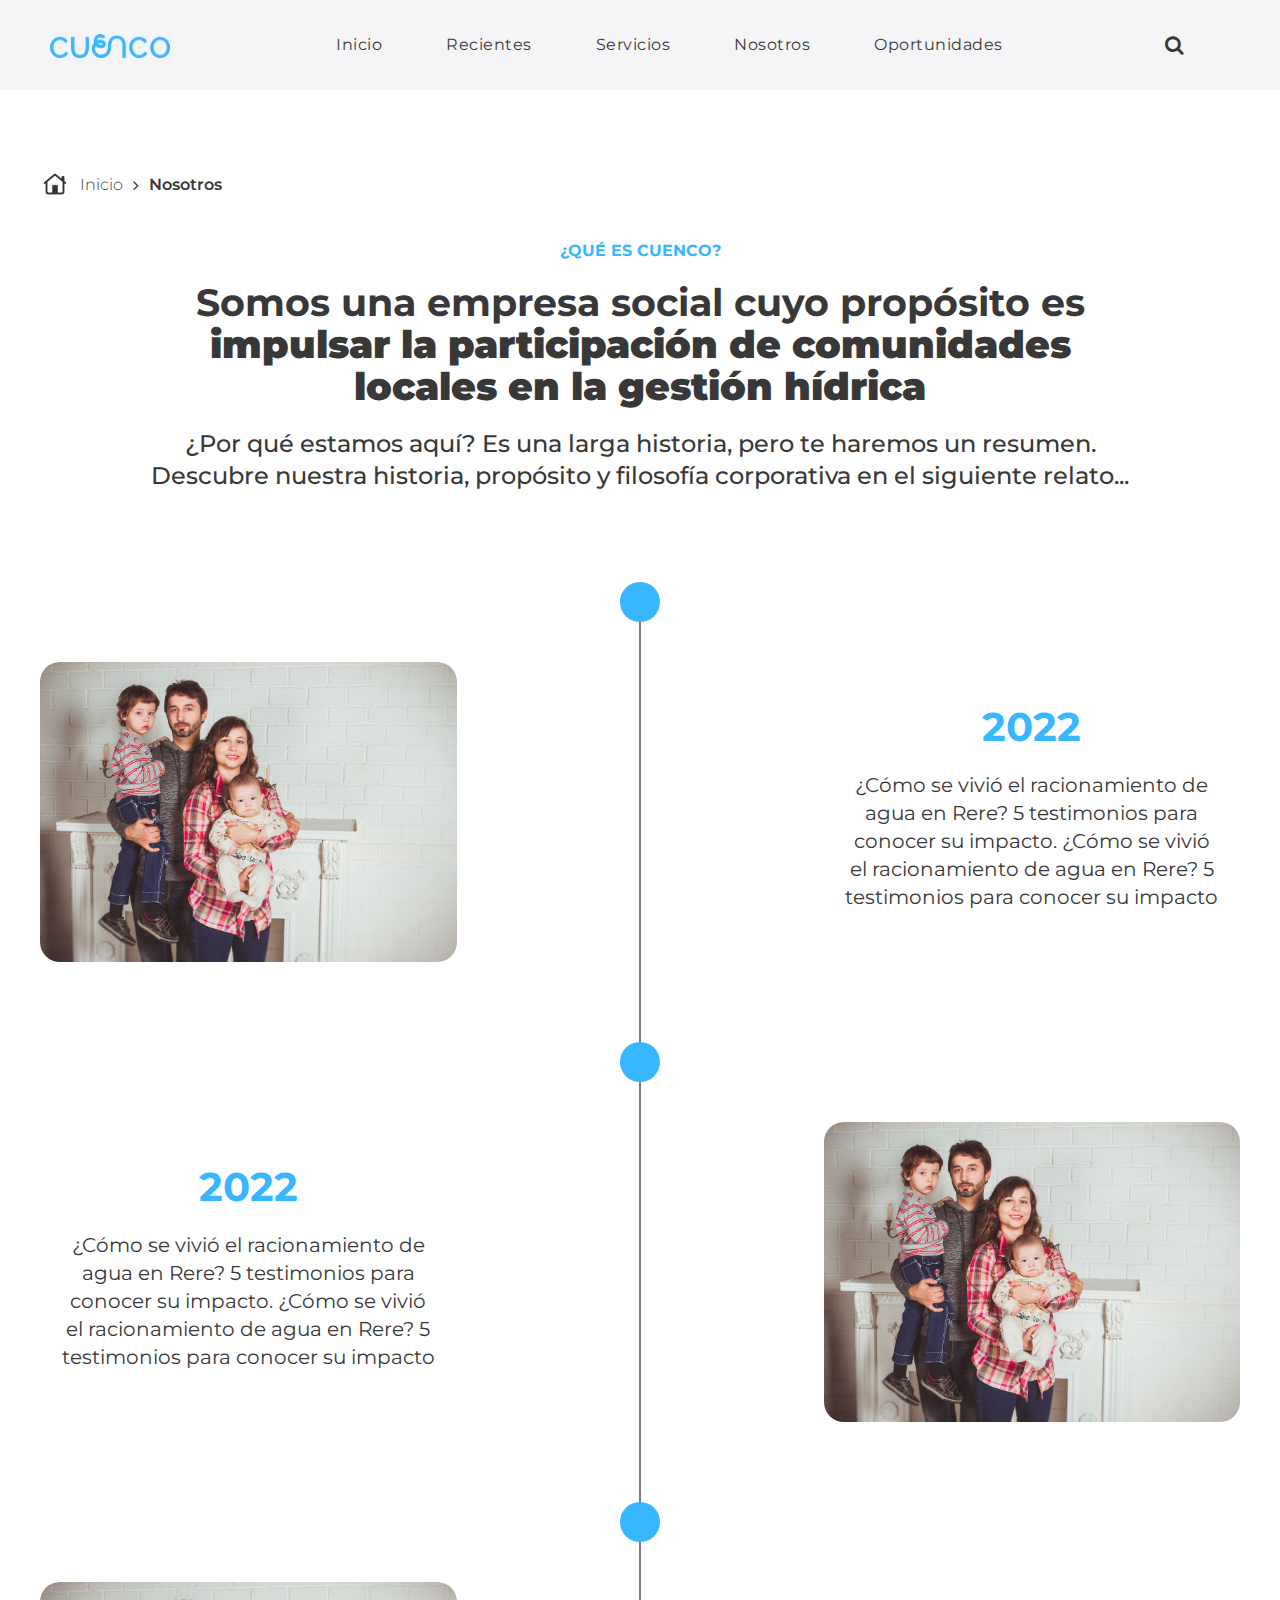
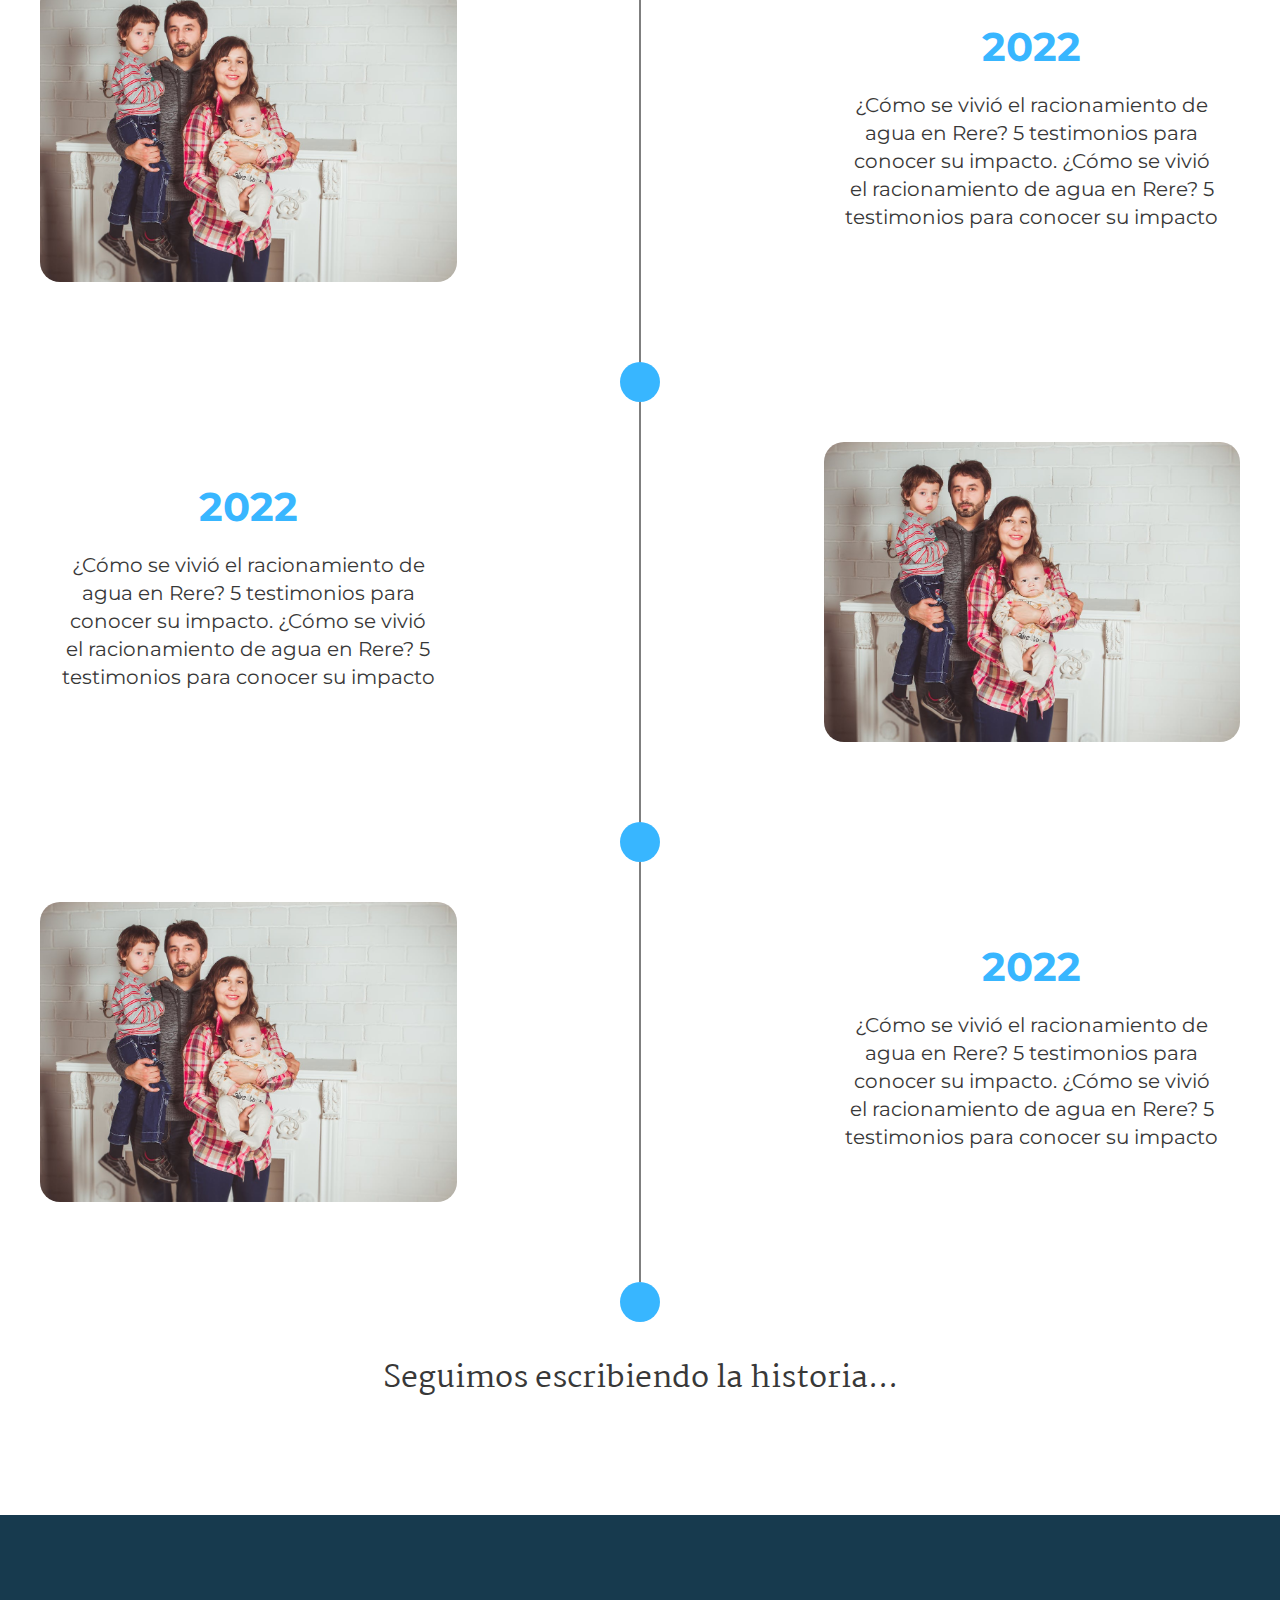
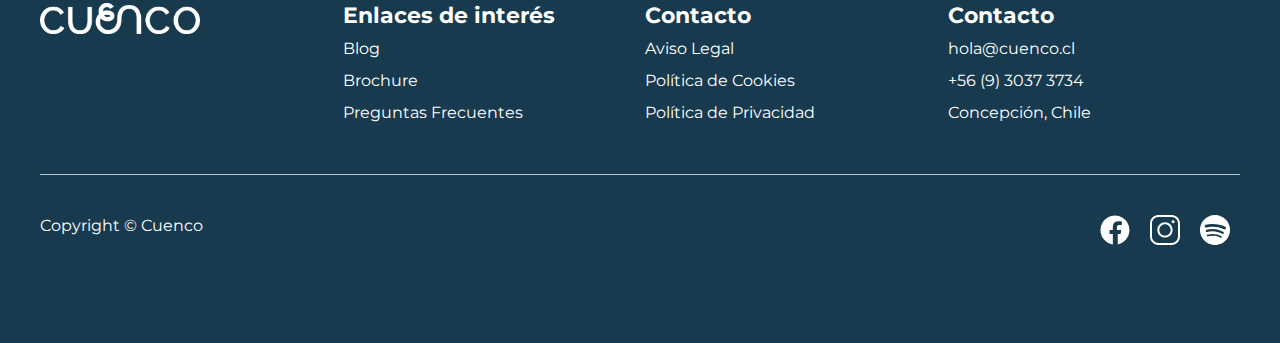
==== commit 19afb00d: "fix" ====
--- a/aboutus.html
+++ b/aboutus.html
@@ -5,8 +5,8 @@
     <meta charset="UTF-8">
     <link href="img/favicon.png" rel="shortcut icon">
     <meta name="viewport" content="width=device-width, initial-scale=1, maximum-scale=1">
-    <link href="css/main.css?v=77107" rel="stylesheet" type="text/css">
-    <script src="js/main.js?v=77107" type="text/javascript"></script>
+    <link href="css/main.css?v=89277" rel="stylesheet" type="text/css">
+    <script src="js/main.js?v=89277" type="text/javascript"></script>
     <!-- Meta tags facebook-->
     <meta property="og:title" content="#">
     <meta property="og:description" content="#">
@@ -27,14 +27,34 @@
         <div class="header__wrap">
           <div class="header__inner">
             <div class="header__logo"><a href="index.html"><img src="img/icons/logo-cuenco.png"></a></div>
-            <div class="header__search">
-              <form action="catalog.html" method="get"></form><span class="fa fa-search"></span>
-              <input type="text" name="s" placeholder="Buscar...">
-              <div class="header__search__close"> <span class="fa fa-close"></span></div>
+            <div class="header__nav">
+              <div class="header__nav__bg"></div>
+              <div class="header__nav__nav">
+                <div class="header__nav__close">
+                  <div></div>
+                  <div></div>
+                </div>
+                <div class="header__nav__back">
+                  <div></div>
+                  <div></div>
+                  <div></div>
+                </div>
+                <div class="header__menu">
+                  <nav>
+                    <ul>
+                      <li><a href="index.html">Inicio</a></li>
+                      <li><a href="recientes.html">Recientes</a></li>
+                      <li><a href="services.html">Servicios</a></li>
+                      <li><a href="aboutus.html">Nosotros</a></li>
+                      <li><a href="oportunidades.html">Oportunidades</a></li>
+                    </ul>
+                  </nav>
+                </div>
+              </div>
             </div>
             <div class="header__right">
-              <div class="header__item header__item--search">
-                <div search-open class="header__item__symbol"><span class="fa fa-search"></span></div>
+              <div class="header__buttons"> 
+                <div class="header__button"> <a href="#" class="btn btn--min"><span class="fa fa-search"></span></a></div>
               </div>
               <div class="header__item header__item--ham">
                 <div class="header__ham"><span></span><span></span><span></span></div>
@@ -58,57 +78,13 @@
                 <div class="header__nav__nav__body">
                   <div class="header__nav__nav__menu"> 
                     <ul>
-                      <li><a href="news.html">Chile</a></li>
+                      <li><a href="index.html">Inicio</a></li>
+                      <li><a href="recientes.html">Recientes</a></li>
                       <li><a href="services.html">Servicios</a></li>
-                      <li><a href="methodology.html">Metodología</a></li>
-                      <li><a href="aboutus.html">Sobre nosotros</a></li>
-                      <li><a data-modal-newsletter>Newsletter</a></li>
-                      <li><a data-goto="footer">Contacto</a></li>
+                      <li><a href="aboutus.html">Nosotros</a></li>
+                      <li><a href="oportunidades.html">Oportunidades</a></li>
                     </ul>
                   </div>
-                </div>
-                <div class="header__nav__nav__footer"> 
-                  <div class="header__nav__nav__footer__socials"> 
-                    <div class="header__nav__nav__footer__social"> <a href="#"><img src="img/icons/icon-facebook-white.svg"></a></div>
-                    <div class="header__nav__nav__footer__social"> <a href="#"><img src="img/icons/icon-tiktok-white.svg"></a></div>
-                    <div class="header__nav__nav__footer__social"> <a href="#"><img src="img/icons/icon-instagram-white.svg"></a></div>
-                    <div class="header__nav__nav__footer__social"> <a href="#"><img src="img/icons/icon-x-white.svg"></a></div>
-                    <div class="header__nav__nav__footer__social"> <a href="#"><img src="img/icons/icon-linkedin-white.svg"></a></div>
-                    <div class="header__nav__nav__footer__social"> <a href="#"><img src="img/icons/icon-youtube-white.svg"></a></div>
-                    <div class="header__nav__nav__footer__social"> <a href="#"><img src="img/icons/icon-spotify-white.svg"></a></div>
-                  </div>
-                </div>
-              </div>
-            </div>
-          </div>
-        </div>
-      </div>
-      <div class="header__secondary">
-        <div class="header__wrap">
-          <div class="header__inner">
-            <div class="header__nav">
-              <div class="header__nav__bg"></div>
-              <div class="header__nav__nav">
-                <div class="header__nav__close">
-                  <div></div>
-                  <div></div>
-                </div>
-                <div class="header__nav__back">
-                  <div></div>
-                  <div></div>
-                  <div></div>
-                </div>
-                <div class="header__menu">
-                  <nav>
-                    <ul>
-                      <li><a href="news.html">Chile</a></li>
-                      <li><a href="services.html">Servicios</a></li>
-                      <li><a href="methodology.html">Metodología</a></li>
-                      <li><a href="aboutus.html">Sobre nosotros</a></li>
-                      <li><a data-modal-newsletter>Newsletter</a></li>
-                      <li><a data-goto="footer">Contacto</a></li>
-                    </ul>
-                  </nav>
                 </div>
               </div>
             </div>
@@ -119,7 +95,9 @@
     <div id="sections">
       <section class="section--header">
         <div class="section__wrap">
-          <div class="section__breadcrumb"><a href="index-new.html">Inicio<span class="fa fa-angle-right"></span></a><a href="services.html" class="current">Nosotros</a></div>
+          <div class="section__breadcrumb">
+            <div class="section__icon"><img src="img/icons/icon-home.png"></div><a href="index-new.html">Inicio<span class="fa fa-angle-right"></span></a><a href="services.html" class="current">Nosotros</a>
+          </div>
           <div class="section__header"><span class="section__subtitle">¿Qué es cuenco?</span>
             <h1 class="h2 section__title">Somos una empresa social cuyo propósito es <strong>impulsar la participación de comunidades locales en la gestión hídrica </strong></h1>
             <p>¿Por qué estamos aquí? Es una larga historia, pero te haremos un resumen. Descubre nuestra historia, propósito y filosofía corporativa en el siguiente relato...</p>
--- a/css/main.css
+++ b/css/main.css
@@ -43,12 +43,6 @@
   -webkit-font-smoothing: antialiased;
   background: #fff;
   margin: 0;
-  zoom: 90%;
-}
-@media (min-width: 720px) {
-  body {
-    zoom: 80%;
-  }
 }
 body,
 button,
@@ -1634,6 +1628,7 @@
 article .article__title {
   margin-bottom: 10px;
   font-weight: 700;
+  font-family: 'Martel', serif;
 }
 article .article__description {
   font-weight: 400;
@@ -1650,7 +1645,7 @@
   background-color: #f5f5f7;
   padding: 0;
   transition: 0.3s;
-  min-height: 385px;
+  min-height: 410px;
 }
 article.article--new:hover {
   -webkit-transform: translateY(-5px);
@@ -1682,15 +1677,20 @@
   color: #383838;
   font-family: 'Montserrat', sans-serif;
   margin-bottom: 20px;
-  font-size: 16px;
-  line-height: 22px;
+  font-size: 10px;
+  line-height: 14px;
 }
 article.article--new .article__body {
   padding: 20px;
 }
+@media (min-width: 720px) {
+  article.article--new .article__body {
+    padding: 20px 34px;
+  }
+}
 article.article--new .article__body .article__title {
   font-size: 20px;
-  line-height: 26px;
+  line-height: 120%;
   font-family: 'Martel', serif;
 }
 article.article--new .article__body .article__date {
@@ -1715,8 +1715,12 @@
   left: 0;
   width: 100%;
   z-index: 2;
-  padding: 40px 60px;
   color: #fff;
+}
+@media (min-width: 720px) {
+  article.article--new.article--new--big .article__body {
+    padding: 40px 51px;
+  }
 }
 article.article--new.article--new--big .article__body .article__title {
   font-size: 22px;
@@ -1728,6 +1732,12 @@
   article.article--new.article--new--big .article__body .article__title {
     font-size: 30px;
     line-height: 33px;
+  }
+}
+@media (min-width: 720px) {
+  article.article--new.article--new--big .article__body .article__title {
+    font-size: 24px;
+    line-height: 120%;
   }
 }
 article.article--new.article--new--big .article__body .article__title a {
@@ -1774,6 +1784,9 @@
   -webkit-transform: translate(-50%, -50%);
           transform: translate(-50%, -50%);
   z-index: 2;
+}
+article.article--podcast .article__icon img {
+  width: 50px;
 }
 article.article--podcast .article__category {
   display: inline-block;
@@ -1786,15 +1799,15 @@
   color: #383838;
   font-family: 'Montserrat', sans-serif;
   margin-bottom: 20px;
-  font-size: 16px;
-  line-height: 22px;
+  font-size: 10px;
+  line-height: 14px;
 }
 article.article--podcast .article__body {
   padding: 20px;
 }
 article.article--podcast .article__body .article__title {
   font-size: 20px;
-  line-height: 26px;
+  line-height: 120%;
 }
 article.article--podcast .article__body .article__date {
   font-size: 16px;
@@ -1843,7 +1856,7 @@
   padding-left: 35px;
 }
 article.article--oportunidad .article__state.article__state--close:before {
-  background-color: #f00;
+  background-color: #cc6517;
 }
 article.article--oportunidad .article__state:before {
   content: "";
@@ -1857,7 +1870,7 @@
   text-align: center;
   border-radius: 50%;
   overflow: hidden;
-  background-color: #008000;
+  background-color: #38b6ff;
 }
 article.article--oportunidad .article__bg {
   overflow: hidden;
@@ -1895,6 +1908,9 @@
   font-size: 16px;
   line-height: 24px;
   font-weight: 400;
+}
+article.article--oportunidad .article__body .article__name span {
+  padding-left: 5px;
 }
 article.article--column {
   background-color: #f5f5f7;
@@ -1906,6 +1922,7 @@
       flex-direction: column;
   -ms-flex-pack: center;
       justify-content: center;
+  padding: 20px;
 }
 article.article--column .article__icon {
   position: relative;
@@ -1918,8 +1935,8 @@
   margin: initial;
 }
 article.article--column .article__body .article__title {
-  font-size: 24px;
-  line-height: 32px;
+  font-size: 20px;
+  line-height: 120%;
   margin-bottom: 15px;
 }
 article.article--column .article__body .article__name {
@@ -1953,6 +1970,19 @@
   -ms-flex-pack: center;
       justify-content: center;
 }
+@media (min-width: 720px) {
+  article.article--service {
+    opacity: 0.5;
+  }
+}
+@media (min-width: 720px) {
+  article.article--service:hover {
+    opacity: 1;
+  }
+}
+article.article--service:hover .article__body .article__button {
+  opacity: 1;
+}
 article.article--service .article__number {
   position: relative;
   margin-bottom: 20px;
@@ -1966,7 +1996,6 @@
   color: #fff;
 }
 article.article--service .article__number span {
-  font-weight: bold;
   font-family: 'Montserrat', sans-serif;
 }
 article.article--service .article__body .article__title {
@@ -2005,6 +2034,11 @@
 article.article--service .article__body .article__button {
   margin-top: 20px;
   text-align: right;
+}
+@media (min-width: 720px) {
+  article.article--service .article__body .article__button {
+    opacity: 0;
+  }
 }
 article.article--service .article__footer {
   position: relative;
@@ -2027,6 +2061,7 @@
   position: relative;
   margin-top: 40px;
   text-align: center;
+  transition: 0.3s;
 }
 article.article--testimony {
   border: 1px solid #bcbcbb;
@@ -2111,6 +2146,203 @@
   bottom: 40px;
   left: 40px;
   color: #fff;
+}
+aside {
+  position: fixed;
+  background-color: #fff;
+  width: 250px;
+  left: 0;
+  height: 100%;
+  z-index: 5;
+  display: none;
+  -webkit-animation: slideRight 0.3s;
+          animation: slideRight 0.3s;
+  overflow-y: scroll;
+  height: 100%;
+  padding-bottom: 80px;
+  top: 0;
+}
+@media (min-width: 720px) {
+  aside {
+    background-color: transparent;
+    display: block;
+    width: 300px;
+    top: initial;
+    left: initial;
+  }
+}
+aside::-webkit-scrollbar {
+  -webkit-appearance: none;
+}
+aside::-webkit-scrollbar:vertical {
+  width: 10px;
+}
+aside::-webkit-scrollbar-button:increment,
+aside::-webkit-scrollbar-button {
+  display: none;
+}
+aside::-webkit-scrollbar:horizontal {
+  height: 10px;
+}
+aside::-webkit-scrollbar-thumb {
+  background-color: #f5f5f7;
+  border-radius: 20px;
+  border: 2px solid #f1f2f3;
+}
+aside::-webkit-scrollbar-track {
+  border-radius: 10px;
+}
+aside.aside--nav-in {
+  display: block;
+}
+aside.aside--nav-out {
+  display: block;
+  -webkit-animation: slideLeftOut 0.3s ease both;
+          animation: slideLeftOut 0.3s ease both;
+}
+aside .aside__title {
+  font-weight: 300;
+  margin-bottom: 0px;
+  font-family: 'Martel', serif;
+}
+aside .aside__wrap {
+  position: relative;
+}
+@media (min-width: 720px) {
+  aside .aside__wrap {
+    padding-top: 0;
+    padding-right: 0;
+  }
+}
+aside .aside__wrap .aside__close {
+  position: absolute;
+  top: 80px;
+  right: 0;
+  padding: 5px;
+}
+@media (min-width: 720px) {
+  aside .aside__wrap .aside__close {
+    display: none;
+  }
+}
+aside .aside__wrap .aside__close span {
+  font-size: 24px;
+  opacity: 0.2;
+}
+aside .aside__wrap .aside__header {
+  margin-bottom: 10px;
+  magin-bottom: 20px;
+}
+aside .aside__wrap .aside__header .aside__breadcrumb {
+  margin-bottom: 40px;
+  text-align: left;
+  display: -ms-flexbox;
+  display: flex;
+  -ms-flex-align: center;
+      align-items: center;
+}
+aside .aside__wrap .aside__header .aside__breadcrumb .aside__icon {
+  display: inline-block;
+  margin-right: 10px;
+}
+aside .aside__wrap .aside__header .aside__breadcrumb .aside__icon img {
+  width: 30px;
+}
+aside .aside__wrap .aside__header .aside__breadcrumb a {
+  color: #bcbcbb;
+  font-size: 14px;
+  line-height: 22px;
+  margin-right: 10px;
+}
+aside .aside__wrap .aside__header .aside__breadcrumb a.current {
+  color: #173a4e;
+}
+aside .aside__wrap .aside__header .aside__breadcrumb a span {
+  margin-left: 5px;
+}
+aside .aside__wrap .aside__body {
+  background-color: #fff;
+  border-radius: 20px;
+  padding: 15px;
+  padding-top: 40px;
+  font-family: 'Montserrat', sans-serif;
+}
+@media (min-width: 720px) {
+  aside .aside__wrap .aside__body {
+    padding: 15px 0;
+  }
+}
+aside .aside__wrap .aside__body .aside__title {
+  padding: 0px 20px;
+  margin-bottom: 20px;
+  font-weight: 500;
+  color: #383838;
+  font-family: 'Montserrat', sans-serif;
+}
+aside .aside__wrap .aside__body .aside__filters {
+  width: 100%;
+  text-align: center;
+  max-width: 1400px;
+  margin: 0 auto;
+  margin-bottom: 40px;
+  padding-bottom: 20px;
+  border-bottom: 1px solid rgba(0,0,0,0.2);
+}
+@media (min-width: 720px) {
+  aside .aside__wrap .aside__body .aside__filters {
+    padding-bottom: 20px;
+    margin-bottom: 40px;
+  }
+}
+aside .aside__wrap .aside__body .aside__filters.aside__filters--column {
+  border-bottom: none;
+}
+aside .aside__wrap .aside__body .aside__filters.aside__filters--column .aside__filter .aside__filter__tag {
+  display: block;
+  margin-bottom: 20px;
+}
+aside .aside__wrap .aside__body .aside__filters .aside__filter {
+  display: block;
+  margin-bottom: 20px;
+}
+aside .aside__wrap .aside__body .aside__filters .aside__filter .aside__filter__tag {
+  position: relative;
+  background-color: #f5f5f7;
+  width: 100%;
+  text-align: center;
+  border-radius: 50px;
+  padding: 10px;
+}
+aside .aside__wrap .aside__body .aside__filters .aside__filter .aside__filter__tag.aside__filter__tag--checked {
+  background-color: #38b6ff;
+  color: #fff;
+}
+aside .aside__wrap .aside__body .aside__filters .aside__filter .aside__filter__tag.aside__filter__tag--checked span {
+  color: #fff;
+}
+aside .aside__wrap .aside__body .aside__filters .aside__filter input {
+  display: none;
+}
+aside .aside__wrap .aside__body .aside__filters .aside__filter label {
+  padding-left: 20px;
+}
+aside .aside__wrap .aside__body .aside__filters .aside__filter label:after {
+  content: '';
+  position: absolute;
+  top: 0;
+  left: 0;
+  width: 100%;
+  height: 100%;
+  z-index: 3;
+}
+aside .aside__wrap .aside__body .aside__filters .aside__filter span {
+  float: left;
+  margin-right: 10px;
+  position: absolute;
+  top: 12px;
+  left: 5px;
+  font-size: 16px;
+  color: $purple;
 }
 .bg {
   position: absolute;
@@ -2368,7 +2600,7 @@
 }
 @media (min-width: 720px) {
   footer .footer__wrap {
-    padding: 100px 40px;
+    padding: 88px 40px;
     max-width: 1400px;
   }
 }
@@ -2377,7 +2609,6 @@
   margin: initial;
 }
 footer .footer__body {
-  padding: 40px 0;
   padding-bottom: 40px;
   margin-bottom: 40px;
   border-bottom: 1px solid rgba(255,255,255,0.7);
@@ -2461,7 +2692,7 @@
   opacity: 1;
   padding: 10px 40px 10px 15px;
   margin-bottom: 0;
-  background: url("../imgicon-select.png") 100% 50% no-repeat;
+  background: url("../img/icons/angle-down.png") 90% 50% no-repeat;
 }
 textarea {
   height: 100px;
@@ -2605,27 +2836,18 @@
   cursor: pointer;
 }
 header {
+  overflow: hidden;
   height: 70px;
   line-height: 70px;
-  position: absolute;
+  position: fixed;
   top: 0;
   left: 0;
   width: 100%;
   z-index: 20;
   color: #fff;
-  background-color: #fff;
-  font-family: 'Martel Sans', sans-serif;
+  background-color: #f5f5f7;
 }
 header .header__primary {
-  height: 70px;
-  line-height: 70px;
-}
-header .header__secondary {
-  display: none;
-  height: 70px;
-  line-height: 70px;
-}
-header .header__secondary .header__wrap {
   height: 70px;
   line-height: 70px;
 }
@@ -2642,73 +2864,6 @@
 header .header__actions {
   display: none;
 }
-header .header__search {
-  position: absolute;
-  top: 0;
-  left: 0;
-  width: 100%;
-  height: 100%;
-  background: #fff;
-  z-index: 40;
-  display: none;
-  border-bottom: 1px solid #bcbcbb;
-}
-header .header__search input {
-  background: transparent;
-  color: #383838;
-  border: 0;
-  line-height: 22px;
-  padding: 20px 30px 20px 50px;
-  font-family: 'Montserrat', sans-serif;
-  font-weight: 500;
-  height: 100%;
-}
-header .header__search input::-webkit-input-placeholder {
-  color: #9d9d9d;
-}
-header .header__search input::-moz-placeholder {
-  color: #9d9d9d;
-}
-header .header__search input:-moz-placeholder {
-  color: #9d9d9d;
-}
-header .header__search input:-ms-input-placeholder {
-  color: #9d9d9d;
-}
-@media (min-width: 720px) {
-  header .header__search input {
-    padding: 25px 30px 25px 50px;
-  }
-}
-header .header__search .fa {
-  position: absolute;
-  top: 50%;
-  margin-top: -8px;
-  left: 20px;
-  font-size: 16px;
-  color: #bcbcbb;
-}
-header .header__search .header__search__close {
-  position: absolute;
-  top: 50%;
-  left: 90%;
-  -webkit-transform: translate(-50%, -50%);
-          transform: translate(-50%, -50%);
-  padding: 10px;
-}
-header .header__search .header__search__close span {
-  color: #bcbcbb;
-  font-size: 20px;
-}
-header.header--search-in .header__search {
-  display: block;
-  -webkit-animation: slideDown 0.4s ease;
-          animation: slideDown 0.4s ease;
-}
-header.header--search-out .header__search {
-  -webkit-animation: slideUpOut 0.2s ease both;
-          animation: slideUpOut 0.2s ease both;
-}
 header .header__wrap {
   position: relative;
   max-width: 1400px;
@@ -2724,7 +2879,7 @@
 header .header__logo img {
   vertical-align: middle;
   display: inline-block;
-  width: 100px;
+  width: 120px;
 }
 header .header__nav,
 header .header__nav__mobile {
@@ -2747,7 +2902,7 @@
 header .header__nav .header__nav__close div,
 header .header__nav__mobile .header__nav__close div {
   height: 2px;
-  background: #fff;
+  background: #38b6ff;
   width: 15px;
   position: absolute;
   top: 50%;
@@ -2794,29 +2949,25 @@
 }
 header .header__ham {
   position: relative;
-  top: 3px;
   background-color: transparent;
-  width: 40px;
-  height: 5px;
+  width: 45px;
+  height: 42px;
   padding: 3px 0;
   display: inline-block;
   vertical-align: middle;
   border-radius: 5px;
-  height: 40px;
+  height: 45px;
   text-align: center;
   height: 25px;
 }
 header .header__ham span {
   display: block;
   height: 3px;
+  border-radius: 5px;
   margin: 0 auto 4px;
-  background: #9d9d9d;
-  width: 25px;
-  border-radius: 2px;
+  background: #38b6ff;
+  width: 30px;
   transition: 0.2s ease;
-}
-header .header__ham span:last-child {
-  margin-bottom: 0;
 }
 header .header__right {
   position: relative;
@@ -2840,34 +2991,46 @@
   font-size: 18px;
   cursor: pointer;
 }
-header .header__right .header__item__symbol {
-  color: #9d9d9d;
+header .header__right .header__item.header__item--ham {
+  padding: 0px 7px;
+  line-height: 45px;
+}
+header .header__right .header__item .header__item__nav ul {
+  position: absolute;
+  top: 100%;
+  height: auto;
+  left: 0;
+  background: #fff;
+  width: 200px;
+  padding: 10px 0;
+  display: none;
+  -webkit-animation: heightMd 0.5s ease;
+          animation: heightMd 0.5s ease;
+  box-shadow: $shadow;
+}
+header .header__right .header__item .header__item__nav ul li {
   display: block;
-  text-align: center;
-  transition: 0.2s ease;
-  margin-right: 10px;
-}
-@media (min-width: 720px) {
-  header .header__right .header__item__symbol {
-    min-width: 60px;
-  }
-}
-header .header__right .header__item__symbol .fa {
-  vertical-align: middle;
-  font-size: 20px;
-}
-header.header--color .header__primary,
-header.header--hover .header__primary,
-header.header--static .header__primary {
-  background: #fff;
-  position: fixed;
-  width: 100%;
-  border-bottom: 1px solid rgba(0,0,0,0.1);
-}
-header.header--color .header__primary .header__inner,
-header.header--hover .header__primary .header__inner,
-header.header--static .header__primary .header__inner {
-  border-bottom: none;
+}
+header .header__right .header__item .header__item__nav ul li a {
+  display: block;
+  line-height: 22px;
+  padding: 10px 20px;
+  opacity: 0.6;
+  color: #383838;
+  font-size: 15px;
+  font-weight: 500;
+}
+header .header__right .header__item .header__item__nav ul li a:hover {
+  opacity: 1;
+}
+header .header__right .header__item .header__item__nav ul li a img {
+  float: left;
+  margin: 5px;
+  width: 20px;
+  opacity: 1;
+}
+header .header__right .header__item .header__item__nav ul li:after {
+  display: none;
 }
 header.header--color .header__secondary,
 header.header--hover .header__secondary,
@@ -2884,253 +3047,230 @@
 header.header--static .header__logo.header__logo--white {
   display: none;
 }
-header .header__nav__mobile {
-  display: none;
-  line-height: 22px;
-  position: fixed;
-  top: 0;
-  left: 0;
-  width: 100%;
-  height: 100%;
-  text-align: right;
-  z-index: 9999999;
-}
-header .header__nav__mobile .header__nav__opacity {
-  background-color: rgba(0,0,0,0.5);
-  position: absolute;
-  top: 0;
-  left: 0;
-  width: 100%;
-  height: 100%;
-  transition: 0.3s;
-  opacity: 0;
-}
-header .header__nav__mobile .header__nav__supramobile .menu li a .fa-angle-down {
-  display: none;
-}
-header .header__nav__mobile .header__nav__nav {
-  position: absolute;
-  top: 0;
-  right: 0;
-  width: 85%;
-  height: 100%;
-  background: #38b6ff;
-  color: #fff;
-  -webkit-animation: slideLeft 0.5s ease;
-          animation: slideLeft 0.5s ease;
-  padding: 20px;
-  overflow-y: scroll;
-}
-header .header__nav__mobile .header__nav__nav .header__nav__nav__header {
-  display: -ms-flexbox;
-  display: flex;
-  -ms-flex-align: center;
-      align-items: center;
-  -ms-flex-pack: justify;
-      justify-content: space-between;
-  padding-bottom: 20px;
-  margin-bottom: 20px;
-  border-bottom: 1px solid rgba(0,0,0,0.07);
-}
-header .header__nav__mobile .header__nav__nav .header__nav__nav__header .header__nav__isotipo img {
-  width: 80px;
-}
-header .header__nav__mobile .header__nav__nav .header__nav__nav__body {
-  margin-bottom: 20px;
-}
-header .header__nav__mobile .header__nav__nav .header__nav__nav__body .header__nav__nav__menu,
-header .header__nav__mobile .header__nav__nav .header__nav__nav__body .header__nav__nav__submenu {
-  margin-bottom: 10px;
-}
-header .header__nav__mobile .header__nav__nav .header__nav__nav__body .header__nav__nav__menu ul,
-header .header__nav__mobile .header__nav__nav .header__nav__nav__body .header__nav__nav__submenu ul {
-  padding-bottom: 0;
-  text-align: left;
-}
-header .header__nav__mobile .header__nav__nav .header__nav__nav__body .header__nav__nav__menu ul li,
-header .header__nav__mobile .header__nav__nav .header__nav__nav__body .header__nav__nav__submenu ul li {
-  border: 1px solid rgba(255,255,255,0.3);
-  border-radius: 20px;
-  margin-bottom: 10px;
-  padding-left: 20px;
-}
-header .header__nav__mobile .header__nav__nav .header__nav__nav__body .header__nav__nav__menu ul li a,
-header .header__nav__mobile .header__nav__nav .header__nav__nav__body .header__nav__nav__submenu ul li a {
-  color: #fff;
-  font-weight: 600;
-  padding: 10px 0px;
-  display: block;
-  font-size: 16px;
-  line-height: 24px;
-  text-transform: uppercase;
-}
-header .header__nav__mobile .header__nav__nav .header__nav__nav__body .header__nav__nav__menu ul li a .fa,
-header .header__nav__mobile .header__nav__nav .header__nav__nav__body .header__nav__nav__submenu ul li a .fa {
-  float: right;
-  opacity: 0.5;
-  margin-left: 10px;
-  position: relative;
-  top: 4px;
-}
-header .header__nav__mobile .header__nav__nav .header__nav__nav__body .header__nav__nav__menu ul li .header__nav__school,
-header .header__nav__mobile .header__nav__nav .header__nav__nav__body .header__nav__nav__submenu ul li .header__nav__school {
-  display: -ms-flexbox;
-  display: flex;
-  -ms-flex-align: center;
-      align-items: center;
-}
-header .header__nav__mobile .header__nav__nav .header__nav__nav__body .header__nav__nav__menu ul li .header__nav__school .header__nav__school__icon,
-header .header__nav__mobile .header__nav__nav .header__nav__nav__body .header__nav__nav__submenu ul li .header__nav__school .header__nav__school__icon {
-  margin-right: 10px;
-  width: 30px;
-}
-header .header__nav__mobile .header__nav__nav .header__nav__nav__body .header__nav__nav__menu ul li .header__nav__school .header__nav__school__icon img,
-header .header__nav__mobile .header__nav__nav .header__nav__nav__body .header__nav__nav__submenu ul li .header__nav__school .header__nav__school__icon img {
-  width: 30px;
-}
-header .header__nav__mobile .header__nav__nav .header__nav__nav__body .header__nav__nav__menu ul li .header__nav__school .header__nav__school__text a,
-header .header__nav__mobile .header__nav__nav .header__nav__nav__body .header__nav__nav__submenu ul li .header__nav__school .header__nav__school__text a {
-  font-size: 14px;
-  line-height: 18px;
-  font-weight: 400;
-}
-header .header__nav__mobile .header__nav__nav .header__nav__nav__body .header__nav__nav__menu ul li ul,
-header .header__nav__mobile .header__nav__nav .header__nav__nav__body .header__nav__nav__submenu ul li ul {
-  position: absolute;
-  top: 0;
-  left: 0;
-  width: 100%;
-  background: #fff;
-  display: none;
-  box-shadow: $shadow;
-  z-index: 2;
-  overflow: auto;
-  -webkit-overflow-scrolling: touch;
-  height: 100vh;
-  padding: 10px 20px;
-  padding-top: 80px;
-}
-header .header__nav__mobile .header__nav__nav .header__nav__nav__body .header__nav__nav__menu ul li ul.ul--in,
-header .header__nav__mobile .header__nav__nav .header__nav__nav__body .header__nav__nav__submenu ul li ul.ul--in {
-  display: block;
-  -webkit-animation: slideLeft 0.5s ease;
-          animation: slideLeft 0.5s ease;
-  z-index: 99;
-}
-header .header__nav__mobile .header__nav__nav .header__nav__nav__body .header__nav__nav__menu ul li ul.ul--out,
-header .header__nav__mobile .header__nav__nav .header__nav__nav__body .header__nav__nav__submenu ul li ul.ul--out {
-  display: block;
-  -webkit-animation: slideRightOut 0.5s ease both;
-          animation: slideRightOut 0.5s ease both;
-}
-header .header__nav__mobile .header__nav__nav .header__nav__nav__body .header__nav__nav__menu ul li ul li.header__nav__title,
-header .header__nav__mobile .header__nav__nav .header__nav__nav__body .header__nav__nav__submenu ul li ul li.header__nav__title {
-  color: #383838;
-  font-weight: 600;
-  padding: 15px 0px;
-  display: block;
-  font-size: 16px;
-  line-height: 24px;
-  position: absolute;
-  top: 0;
-  left: 0;
-  margin-left: 50px;
-  border-bottom: none;
-}
-header .header__nav__mobile .header__nav__nav .header__nav__nav__body .header__nav__nav__menu ul li ul li a,
-header .header__nav__mobile .header__nav__nav .header__nav__nav__body .header__nav__nav__submenu ul li ul li a {
-  font-weight: 400;
-}
-header .header__nav__mobile .header__nav__nav .header__nav__nav__body .header__nav__nav__submenu {
-  padding-bottom: 20px;
-  margin-bottom: 20px;
-  border-bottom: 1px solid rgba(0,0,0,0.07);
-}
-header .header__nav__mobile .header__nav__nav .header__nav__nav__body .header__nav__nav__submenu ul li {
-  border: none;
-}
-header .header__nav__mobile .header__nav__nav .header__nav__nav__body .header__nav__nav__submenu ul li a {
-  font-size: 14px;
-  line-height: 18px;
-  font-weight: 500;
-  padding: 10px 0px;
-}
-header .header__nav__mobile .header__nav__nav .header__nav__nav__footer .header__nav__buttons {
-  display: -ms-flexbox;
-  display: flex;
-  -ms-flex-direction: column;
-      flex-direction: column;
-  margin-bottom: 10px;
-}
-header .header__nav__mobile .header__nav__nav .header__nav__nav__footer .header__nav__buttons .btn {
-  max-width: 100%;
-  width: 100%;
-}
-header .header__nav__mobile .header__nav__nav .header__nav__nav__footer .header__nav__buttons .btn:first-child {
-  margin-bottom: 10px;
-}
-header .header__nav__mobile .header__nav__nav .header__nav__nav__footer .header__nav__nav__footer__socials {
-  display: -ms-flexbox;
-  display: flex;
-  -ms-flex-pack: end;
-      justify-content: flex-end;
-  -ms-flex-align: center;
-      align-items: center;
-  margin-top: 40px;
-}
-header .header__nav__mobile .header__nav__nav .header__nav__nav__footer .header__nav__nav__footer__socials .header__nav__nav__footer__social {
-  padding: 0 10px;
-}
-header .header__nav__mobile .header__nav__nav .header__nav__nav__footer .header__nav__nav__footer__socials .header__nav__nav__footer__social a {
-  position: relative;
-}
-header .header__nav__mobile .header__nav__nav .header__nav__nav__footer .header__nav__nav__footer__socials .header__nav__nav__footer__social a img {
-  width: initial;
-  height: initial;
-  max-width: 30px;
-  max-height: 30px;
-}
-header .header__nav__mobile .header__nav__bg {
-  -webkit-animation: fadeIn 0.5s ease;
-          animation: fadeIn 0.5s ease;
-  position: absolute;
-  top: 0;
-  left: 0;
-  width: 100%;
-  height: 100%;
-  height: 5000%;
-  background: #383838;
-  opacity: 0.5;
-  -webkit-tap-highlight-color: rgba(0,0,0,0);
-}
-header .header__nav__mobile .header__nav__close {
-  display: block;
-}
-header .header__nav__mobile.header__nav--ul-in .header__nav__back {
-  display: block;
-}
-header.header--nav-in .header__nav__mobile {
-  display: block;
-}
-header.header--nav-in .header__nav__mobile .header__nav__opacity {
-  -webkit-animation: fadeIn 0.3s ease both;
-          animation: fadeIn 0.3s ease both;
-  opacity: 1;
-}
-header.header--nav-out .header__nav__mobile {
-  display: block;
-}
-header.header--nav-out .header__nav__mobile .header__nav__opacity {
-  -webkit-animation: fadeOut 0.3s ease both;
-          animation: fadeOut 0.3s ease both;
-}
-header.header--nav-out .header__nav__mobile .header__nav__bg {
-  -webkit-animation: fadeOut 0.5s ease both;
-          animation: fadeOut 0.5s ease both;
-}
-header.header--nav-out .header__nav__mobile .header__nav__nav {
-  -webkit-animation: slideRightOut 0.5s ease both;
-          animation: slideRightOut 0.5s ease both;
+@media (max-width: 1090px) {
+  header .header__nav__mobile {
+    display: none;
+    line-height: 22px;
+    position: fixed;
+    top: 0;
+    left: 0;
+    width: 100%;
+    height: 100%;
+    text-align: right;
+    z-index: 9999999;
+  }
+  header .header__nav__mobile .header__nav__opacity {
+    background-color: rgba(0,0,0,0.5);
+    position: absolute;
+    top: 0;
+    left: 0;
+    width: 100%;
+    height: 100%;
+    transition: 0.3s;
+    opacity: 0;
+  }
+  header .header__nav__mobile .header__nav__supramobile .menu li a .fa-angle-down {
+    display: none;
+  }
+  header .header__nav__mobile .header__nav__nav {
+    position: absolute;
+    top: 0;
+    right: 0;
+    width: 85%;
+    height: 100%;
+    background: #fff;
+    color: #383838;
+    -webkit-animation: slideLeft 0.5s ease;
+            animation: slideLeft 0.5s ease;
+    padding: 20px;
+    overflow-y: scroll;
+  }
+  header .header__nav__mobile .header__nav__nav .header__nav__nav__header {
+    display: -ms-flexbox;
+    display: flex;
+    -ms-flex-align: center;
+        align-items: center;
+    -ms-flex-pack: justify;
+        justify-content: space-between;
+    padding-bottom: 20px;
+    margin-bottom: 20px;
+    border-bottom: 1px solid rgba(0,0,0,0.07);
+  }
+  header .header__nav__mobile .header__nav__nav .header__nav__nav__header .header__nav__isotipo img {
+    width: 80px;
+  }
+  header .header__nav__mobile .header__nav__nav .header__nav__nav__body {
+    margin-bottom: 20px;
+  }
+  header .header__nav__mobile .header__nav__nav .header__nav__nav__body .header__nav__nav__menu,
+  header .header__nav__mobile .header__nav__nav .header__nav__nav__body .header__nav__nav__submenu {
+    margin-bottom: 10px;
+  }
+  header .header__nav__mobile .header__nav__nav .header__nav__nav__body .header__nav__nav__menu ul,
+  header .header__nav__mobile .header__nav__nav .header__nav__nav__body .header__nav__nav__submenu ul {
+    padding-bottom: 0;
+    text-align: left;
+  }
+  header .header__nav__mobile .header__nav__nav .header__nav__nav__body .header__nav__nav__menu ul li,
+  header .header__nav__mobile .header__nav__nav .header__nav__nav__body .header__nav__nav__submenu ul li {
+    border-bottom: 1px solid rgba(0,0,0,0.07);
+  }
+  header .header__nav__mobile .header__nav__nav .header__nav__nav__body .header__nav__nav__menu ul li a,
+  header .header__nav__mobile .header__nav__nav .header__nav__nav__body .header__nav__nav__submenu ul li a {
+    color: #383838;
+    font-weight: 400;
+    padding: 15px 0px;
+    display: block;
+    font-size: 16px;
+    line-height: 24px;
+  }
+  header .header__nav__mobile .header__nav__nav .header__nav__nav__body .header__nav__nav__menu ul li a .fa,
+  header .header__nav__mobile .header__nav__nav .header__nav__nav__body .header__nav__nav__submenu ul li a .fa {
+    float: right;
+    opacity: 0.5;
+    margin-left: 10px;
+    position: relative;
+    top: 4px;
+  }
+  header .header__nav__mobile .header__nav__nav .header__nav__nav__body .header__nav__nav__menu ul li .header__nav__school,
+  header .header__nav__mobile .header__nav__nav .header__nav__nav__body .header__nav__nav__submenu ul li .header__nav__school {
+    display: -ms-flexbox;
+    display: flex;
+    -ms-flex-align: center;
+        align-items: center;
+  }
+  header .header__nav__mobile .header__nav__nav .header__nav__nav__body .header__nav__nav__menu ul li .header__nav__school .header__nav__school__icon,
+  header .header__nav__mobile .header__nav__nav .header__nav__nav__body .header__nav__nav__submenu ul li .header__nav__school .header__nav__school__icon {
+    margin-right: 10px;
+    width: 30px;
+  }
+  header .header__nav__mobile .header__nav__nav .header__nav__nav__body .header__nav__nav__menu ul li .header__nav__school .header__nav__school__icon img,
+  header .header__nav__mobile .header__nav__nav .header__nav__nav__body .header__nav__nav__submenu ul li .header__nav__school .header__nav__school__icon img {
+    width: 30px;
+  }
+  header .header__nav__mobile .header__nav__nav .header__nav__nav__body .header__nav__nav__menu ul li .header__nav__school .header__nav__school__text a,
+  header .header__nav__mobile .header__nav__nav .header__nav__nav__body .header__nav__nav__submenu ul li .header__nav__school .header__nav__school__text a {
+    font-size: 14px;
+    line-height: 18px;
+    font-weight: 400;
+  }
+  header .header__nav__mobile .header__nav__nav .header__nav__nav__body .header__nav__nav__menu ul li ul,
+  header .header__nav__mobile .header__nav__nav .header__nav__nav__body .header__nav__nav__submenu ul li ul {
+    position: absolute;
+    top: 0;
+    left: 0;
+    width: 100%;
+    background: #fff;
+    display: none;
+    box-shadow: $shadow;
+    z-index: 2;
+    overflow: auto;
+    -webkit-overflow-scrolling: touch;
+    height: 100vh;
+    padding: 10px 20px;
+    padding-top: 80px;
+  }
+  header .header__nav__mobile .header__nav__nav .header__nav__nav__body .header__nav__nav__menu ul li ul.ul--in,
+  header .header__nav__mobile .header__nav__nav .header__nav__nav__body .header__nav__nav__submenu ul li ul.ul--in {
+    display: block;
+    -webkit-animation: slideLeft 0.5s ease;
+            animation: slideLeft 0.5s ease;
+    z-index: 99;
+  }
+  header .header__nav__mobile .header__nav__nav .header__nav__nav__body .header__nav__nav__menu ul li ul.ul--out,
+  header .header__nav__mobile .header__nav__nav .header__nav__nav__body .header__nav__nav__submenu ul li ul.ul--out {
+    display: block;
+    -webkit-animation: slideRightOut 0.5s ease both;
+            animation: slideRightOut 0.5s ease both;
+  }
+  header .header__nav__mobile .header__nav__nav .header__nav__nav__body .header__nav__nav__menu ul li ul li.header__nav__title,
+  header .header__nav__mobile .header__nav__nav .header__nav__nav__body .header__nav__nav__submenu ul li ul li.header__nav__title {
+    color: #383838;
+    font-weight: 600;
+    padding: 15px 0px;
+    display: block;
+    font-size: 16px;
+    line-height: 24px;
+    position: absolute;
+    top: 0;
+    left: 0;
+    margin-left: 50px;
+    border-bottom: none;
+  }
+  header .header__nav__mobile .header__nav__nav .header__nav__nav__body .header__nav__nav__menu ul li ul li a,
+  header .header__nav__mobile .header__nav__nav .header__nav__nav__body .header__nav__nav__submenu ul li ul li a {
+    font-weight: 400;
+  }
+  header .header__nav__mobile .header__nav__nav .header__nav__nav__body .header__nav__nav__submenu {
+    padding-bottom: 20px;
+    margin-bottom: 20px;
+    border-bottom: 1px solid rgba(0,0,0,0.07);
+  }
+  header .header__nav__mobile .header__nav__nav .header__nav__nav__body .header__nav__nav__submenu ul li {
+    border: none;
+  }
+  header .header__nav__mobile .header__nav__nav .header__nav__nav__body .header__nav__nav__submenu ul li a {
+    font-size: 14px;
+    line-height: 18px;
+    font-weight: 500;
+    padding: 10px 0px;
+  }
+  header .header__nav__mobile .header__nav__nav .header__nav__nav__footer .header__nav__buttons {
+    display: -ms-flexbox;
+    display: flex;
+    -ms-flex-direction: column;
+        flex-direction: column;
+    margin-bottom: 10px;
+  }
+  header .header__nav__mobile .header__nav__nav .header__nav__nav__footer .header__nav__buttons .btn {
+    max-width: 100%;
+    width: 100%;
+  }
+  header .header__nav__mobile .header__nav__nav .header__nav__nav__footer .header__nav__buttons .btn:first-child {
+    margin-bottom: 10px;
+  }
+  header .header__nav__mobile .header__nav__bg {
+    -webkit-animation: fadeIn 0.5s ease;
+            animation: fadeIn 0.5s ease;
+    position: absolute;
+    top: 0;
+    left: 0;
+    width: 100%;
+    height: 100%;
+    height: 5000%;
+    background: #383838;
+    opacity: 0.5;
+    -webkit-tap-highlight-color: rgba(0,0,0,0);
+  }
+  header .header__nav__mobile .header__nav__close {
+    display: block;
+  }
+  header .header__nav__mobile.header__nav--ul-in .header__nav__back {
+    display: block;
+  }
+  header.header--nav-in .header__nav__mobile {
+    display: block;
+  }
+  header.header--nav-in .header__nav__mobile .header__nav__opacity {
+    -webkit-animation: fadeIn 0.3s ease both;
+            animation: fadeIn 0.3s ease both;
+    opacity: 1;
+  }
+  header.header--nav-out .header__nav__mobile {
+    display: block;
+  }
+  header.header--nav-out .header__nav__mobile .header__nav__opacity {
+    -webkit-animation: fadeOut 0.3s ease both;
+            animation: fadeOut 0.3s ease both;
+  }
+  header.header--nav-out .header__nav__mobile .header__nav__bg {
+    -webkit-animation: fadeOut 0.5s ease both;
+            animation: fadeOut 0.5s ease both;
+  }
+  header.header--nav-out .header__nav__mobile .header__nav__nav {
+    -webkit-animation: slideRightOut 0.5s ease both;
+            animation: slideRightOut 0.5s ease both;
+  }
 }
 @media (min-width: 720px) {
   header {
@@ -3141,28 +3281,18 @@
     padding: 0 40px;
   }
   header .header__primary {
-    height: 70px;
-    line-height: 70px;
-  }
-  header .header__primary .header__nav__mobile .header__nav__nav {
-    width: 30%;
-  }
-  header .header__secondary {
-    display: block;
-  }
-  header .header__secondary .header__inner {
-    border-bottom: 0;
+    height: 90px;
+    line-height: 90px;
   }
   header .header__inner {
-    height: 70px;
-    line-height: 70px;
+    height: 90px;
+    line-height: 90px;
     display: -ms-flexbox;
     display: flex;
     -ms-flex-pack: justify;
         justify-content: space-between;
     -ms-flex-align: center;
         align-items: center;
-    border-bottom: 1px solid #bcbcbb;
   }
   header .header__logo {
     margin-right: 20px;
@@ -3175,6 +3305,22 @@
   }
   header .header__actions {
     display: block;
+  }
+  header .header__right .header__buttons {
+    display: -ms-flexbox;
+    display: flex;
+    -ms-flex-pack: justify;
+        justify-content: space-between;
+    -ms-flex-align: center;
+        align-items: center;
+  }
+  header .header__right .header__buttons .btn {
+    margin: 0 3px;
+  }
+  header .header__right .header__buttons .btn span {
+    font-size: 20px;
+    line-height: 28px;
+    margin-left: 0;
   }
   header .header__actions {
     display: inline-block;
@@ -3198,6 +3344,10 @@
   header .header__button {
     display: inline-block;
   }
+  header .header__search {
+    z-index: 50;
+    display: inline-block;
+  }
   header .header__nav {
     transition: ease-in-out all 0s;
   }
@@ -3211,6 +3361,25 @@
     padding-top: 0;
     display: inline-block;
   }
+  header .header__nav ul.header__nav__li__blocked {
+    display: none !important;
+  }
+  header .header__nav .header__nav__left {
+    text-align: left;
+  }
+  header .header__nav .header__nav__right {
+    display: inline-block;
+    text-align: right;
+    float: right;
+  }
+  header .header__nav .header__nav__nav ul li .header__nav__submenu {
+    left: initial;
+    right: 0px;
+  }
+  header .header__nav .header__nav__nav ul li:first-child .header__nav__submenu {
+    left: 0;
+    right: initial;
+  }
   header .header__right ul {
     display: block;
   }
@@ -3221,15 +3390,8 @@
     display: inline-block;
     position: relative;
   }
-  header .header__right ul li:after {
-    content: "";
-    position: absolute;
-    top: 0;
-    left: 0;
-    width: 0%;
-    height: 5px;
-    background-color: #38b6ff;
-    transition: 0.3s;
+  header .header__right ul li.header__nav__li:hover .header__nav__li__blocked {
+    display: block;
   }
   header .header__right ul li a {
     letter-spacing: 0.5px;
@@ -3244,35 +3406,26 @@
   header .header__right ul li a .fa {
     margin-left: 5px;
   }
-  header .header__right ul li:hover:after {
-    width: 100%;
-  }
 }
 @media (min-width: 1090px) {
+  header .header__ham {
+    display: none;
+  }
   header .header__nav {
     display: inline-block;
   }
   header .header__nav ul li {
     display: inline-block;
     position: relative;
-  }
-  header .header__nav ul li:after {
-    content: "";
-    position: absolute;
-    top: 0;
-    left: 0;
-    width: 0%;
-    height: 5px;
-    background-color: #38b6ff;
     transition: 0.3s;
   }
   header .header__nav ul li a {
     letter-spacing: 0.5px;
     position: relative;
-    padding: 10px 20px;
-    font-size: 14px;
+    padding: 15px 30px;
+    font-size: 16px;
     font-weight: 400;
-    color: #9d9d9d;
+    color: #383838;
   }
   header .header__nav ul li a .fa {
     margin-left: 10px;
@@ -3289,8 +3442,26 @@
     background-color: $newcolor_primary;
     transition: 0.5s;
   }
+  header .header__nav ul li:hover a {
+    font-weight: bold;
+  }
   header .header__nav ul li:hover:after {
-    width: 100%;
+    bottom: 0;
+  }
+  header .header__nav ul li:hover ul {
+    display: block;
+  }
+  header .header__nav ul li:after {
+    content: "";
+    transition: 0.3s;
+    position: absolute;
+    bottom: -10px;
+    left: 50%;
+    -webkit-transform: translate(-50%, -50%);
+            transform: translate(-50%, -50%);
+    width: 50px;
+    height: 5px;
+    background-color: #38b6ff;
   }
 }
 .linetime {
@@ -3724,6 +3895,17 @@
   position: relative;
   font-family: 'Montserrat', sans-serif;
   margin-bottom: 40px;
+  display: -ms-flexbox;
+  display: flex;
+  -ms-flex-align: center;
+      align-items: center;
+}
+section .section__breadcrumb .section__icon {
+  display: inline-block;
+  margin-right: 10px;
+}
+section .section__breadcrumb .section__icon img {
+  width: 30px;
 }
 section .section__breadcrumb a {
   text-transform: initial;
@@ -3767,7 +3949,8 @@
           transform: translate(-50%, -50%);
 }
 section .section__footer {
-  margin-top: 40px;
+  margin-top: 34px;
+  margin-bottom: 34px;
   position: relative;
 }
 section .section__footer .section__button {
@@ -3780,9 +3963,14 @@
   left: 0%;
   -webkit-transform: translate(0%, -50%);
           transform: translate(0%, -50%);
-  width: 80%;
+  width: 40%;
   height: 1px;
   background-color: #d9d9d9;
+}
+@media (min-width: 720px) {
+  section .section__footer .section__button:after {
+    width: 80%;
+  }
 }
 section .section__box {
   padding: 20px;
@@ -4041,17 +4229,19 @@
 }
 @media (min-width: 720px) {
   section.section--main {
-    margin-top: 140px;
+    margin-top: 90px;
   }
 }
 section.section--main .section__wrap {
   height: 80vh;
+  -ms-flex-align: end;
+      align-items: flex-end;
 }
 section.section--main .section__bg {
-  background-color: #383838;
+  background-color: #000;
 }
 section.section--main .section__bg .bg {
-  opacity: 0.6;
+  opacity: 0.8;
 }
 section.section--main .section__body {
   display: -ms-flexbox;
@@ -4072,29 +4262,47 @@
 section.section--main .section__body .section__content {
   color: #fff;
   margin-bottom: 40px;
+  text-align: center;
 }
 @media (min-width: 720px) {
   section.section--main .section__body .section__content {
     margin-bottom: 0px;
     max-width: 60%;
+    text-align: left;
   }
 }
 section.section--main .section__body .section__content .section__category {
   display: inline-block;
   position: relative;
-  background-color: #e8e6e6;
+  background-color: transparent;
   text-align: center;
   border-radius: 20px;
   padding: 10px 30px;
   text-transform: uppercase;
-  color: #383838;
+  color: #fff;
   font-family: 'Montserrat', sans-serif;
   margin-bottom: 20px;
   font-size: 16px;
   line-height: 22px;
+  border: 1px solid #fff;
+}
+@media (min-width: 720px) {
+  section.section--main .section__body .section__content .section__category {
+    background-color: #e8e6e6;
+    color: #383838;
+  }
 }
 section.section--main .section__body .section__content .section__title {
   font-weight: bold;
+  font-size: 28px;
+  line-height: 120%;
+}
+@media (min-width: 720px) {
+  section.section--main .section__body .section__content .section__title {
+    font-size: 36px;
+    line-height: 120%;
+    margin-bottom: 34px;
+  }
 }
 section.section--main .section__body .section__content .section__date {
   font-size: 16px;
@@ -4111,13 +4319,13 @@
 }
 section.section--main .section__arrow {
   position: absolute;
-  top: 90%;
+  top: 95%;
   left: 50%;
   -webkit-transform: translate(-50%, -50%);
           transform: translate(-50%, -50%);
-  width: 40px;
-  height: 40px;
-  line-height: 40px;
+  width: 30px;
+  height: 30px;
+  line-height: 30px;
   text-align: center;
   border-radius: 50%;
   overflow: hidden;
@@ -4132,17 +4340,29 @@
   color: #fff;
   cursor: pointer;
 }
+@media (min-width: 720px) {
+  section.section--main .section__arrow {
+    top: 90%;
+    width: 40px;
+    height: 40px;
+    line-height: 40px;
+    text-align: center;
+    border-radius: 50%;
+    overflow: hidden;
+  }
+}
 section.section--main .section__arrow span {
   font-size: 24px;
 }
 section.section--main .section__socials {
-  display: -ms-flexbox;
-  display: flex;
-  -ms-flex-direction: row;
-      flex-direction: row;
+  display: none;
 }
 @media (min-width: 720px) {
   section.section--main .section__socials {
+    display: -ms-flexbox;
+    display: flex;
+    -ms-flex-direction: row;
+        flex-direction: row;
     -ms-flex-direction: column;
         flex-direction: column;
   }
@@ -4158,14 +4378,71 @@
 section.section--main .section__socials .section__social img {
   width: 32px;
 }
+@media (min-width: 720px) {
+  section.section--columns .section__wrap {
+    padding-top: 0;
+    padding-bottom: 0;
+  }
+}
 section.section--columns .section__footer {
   text-align: right;
 }
+@media (min-width: 720px) {
+  section.section--podcast .section__wrap {
+    padding-top: 0;
+    padding-bottom: 0;
+  }
+}
 section.section--podcast .section__footer {
   text-align: right;
 }
+section.section--oportunidades .section__wrap {
+  padding-top: 0;
+  padding-bottom: 0;
+}
+section.section--oportunidades .section__header .section__filters .form__element {
+  width: 100%;
+}
+section.section--oportunidades .section__header .section__filters .form__element .form__input {
+  position: relative;
+  border: none;
+}
+section.section--oportunidades .section__header .section__filters .form__element input,
+section.section--oportunidades .section__header .section__filters .form__element select {
+  background-color: #f5f5f5;
+  border-radius: 50px;
+  padding: 15px 20px;
+  font-weight: 500;
+}
+section.section--oportunidades .section__header .section__filters .form__element input::-webkit-input-placeholder,
+section.section--oportunidades .section__header .section__filters .form__element select::-webkit-input-placeholder {
+  font-weight: 500;
+}
+section.section--oportunidades .section__header .section__filters .form__element input::-moz-placeholder,
+section.section--oportunidades .section__header .section__filters .form__element select::-moz-placeholder {
+  font-weight: 500;
+}
+section.section--oportunidades .section__header .section__filters .form__element input:-ms-input-placeholder,
+section.section--oportunidades .section__header .section__filters .form__element select:-ms-input-placeholder {
+  font-weight: 500;
+}
+section.section--oportunidades .section__header .section__filters .form__element input::placeholder,
+section.section--oportunidades .section__header .section__filters .form__element select::placeholder {
+  font-weight: 500;
+}
+section.section--oportunidades .section__header .section__filters .form__element span {
+  position: absolute;
+  top: 17px;
+  right: 20px;
+}
+section.section--oportunidades .section__header .section__filters .section__quicksearch {
+  width: 100%;
+}
 section.section--oportunidades .section__footer {
   text-align: right;
+}
+section.section--partners {
+  margin-bottom: 80px;
 }
 section.section--partners .section__body {
   width: 100%;
@@ -4178,6 +4455,12 @@
   height: initial;
   max-width: 300px;
   max-height: 150px;
+}
+@media (min-width: 720px) {
+  section.section--news .section__wrap {
+    padding-top: 0;
+    padding-bottom: 0;
+  }
 }
 section.section--news .section__header .section__bar {
   display: -ms-flexbox;
@@ -4227,8 +4510,13 @@
   display: block;
   cursor: pointer;
   border-radius: 50px;
-  padding: 10px 60px 8px;
   font-weight: bold;
+  padding: 8px 40px 8px;
+}
+@media (min-width: 720px) {
+  section.section--news .section__header .section__bar .section__bar__options .section__bar__option {
+    padding: 10px 60px 8px;
+  }
 }
 section.section--news .section__header .section__bar .section__bar__options .section__bar__option.current {
   background-color: #38b6ff;
@@ -4237,13 +4525,19 @@
   color: #fff;
 }
 section.section--news .section__header .section__bar .section__bar__options .section__bar__option p {
-  font-size: 18px;
-  line-height: 24px;
+  font-size: 14px;
+  line-height: 20px;
   color: #383838;
   font-weight: 700;
   text-transform: uppercase;
   margin-bottom: 0;
 }
+@media (min-width: 720px) {
+  section.section--news .section__header .section__bar .section__bar__options .section__bar__option p {
+    font-size: 18px;
+    line-height: 24px;
+  }
+}
 section.section--news .section__header .section__bar .section__bar__options .section__bar__option p strong {
   color: #383838;
 }
@@ -4259,6 +4553,12 @@
 }
 section.section--news.section--news--home .section__news.current {
   display: block;
+}
+section.section--news.section--news--home .section__body {
+  position: relative;
+  padding-bottom: 50px;
+  margin-bottom: 34px;
+  border-bottom: 1px solid #d9d9d9;
 }
 section.section--news.section--news--investigations .section__header .section__bar .section__bar__text {
   background-color: #173a4e;
@@ -4279,6 +4579,11 @@
 }
 section.section--news.section--news--investigations .section__body article .article__title a {
   color: #fff;
+}
+@media (min-width: 720px) {
+  section.section--services .section__wrap {
+    padding-top: 0;
+  }
 }
 section.section--services .section__body .section__banner {
   position: relative;
@@ -4319,7 +4624,7 @@
 }
 section.section--services .section__body .section__banner .section__text p {
   font-size: 20px;
-  line-height: 28px;
+  line-height: 140%;
   padding-left: 20px;
   border-left: 2px solid #38b6ff;
 }
@@ -4394,7 +4699,7 @@
 }
 @media (min-width: 720px) {
   section.section--video {
-    margin-top: 140px;
+    margin-top: 90px;
   }
 }
 section.section--aboutus .section__header {
@@ -4433,7 +4738,7 @@
 }
 @media (min-width: 720px) {
   section.section--header--top {
-    margin-top: 140px;
+    margin-top: 90px;
   }
 }
 section.section--header {
@@ -4441,8 +4746,15 @@
 }
 @media (min-width: 720px) {
   section.section--header {
-    margin-top: 140px;
-  }
+    margin-top: 90px;
+  }
+}
+section.section--header.section--header--oportunidades .section__wrap {
+  padding-bottom: 20px;
+}
+section.section--header.section--header--oportunidades .section__header {
+  text-align: left;
+  max-width: 100%;
 }
 section.section--header .section__header {
   text-align: center;
@@ -4490,7 +4802,7 @@
 }
 @media (min-width: 720px) {
   section.section--methodology {
-    margin-top: 140px;
+    margin-top: 90px;
   }
 }
 section.section--methodology .section__header .section__title {
@@ -4694,88 +5006,180 @@
     padding-top: 140px;
   }
 }
-section.sectio--singlenew {
+section.section--singlenew {
   margin-top: 70px;
 }
 @media (min-width: 720px) {
-  section.sectio--singlenew {
-    margin-top: 140px;
-  }
-}
-section.sectio--singlenew .section__bg {
+  section.section--singlenew {
+    margin-top: 90px;
+  }
+}
+section.section--singlenew .section__bg {
   position: relative;
   height: 400px;
   background-color: #383838;
 }
-section.sectio--singlenew .section__bg .bg {
+section.section--singlenew .section__bg .bg {
   opacity: 0.7;
 }
-section.sectio--singlenew .section__wrap {
+section.section--singlenew .section__wrap {
   padding: 10px;
   background-color: #fff;
 }
-section.sectio--singlenew .section__wrap .section__infos {
+section.section--singlenew .section__wrap .section__infos {
   display: -ms-flexbox;
   display: flex;
   -ms-flex-align: center;
       align-items: center;
   padding: 10px 20px;
 }
-section.sectio--singlenew .section__wrap .section__infos .section__info {
+section.section--singlenew .section__wrap .section__infos .section__info {
   font-family: 'Montserrat', sans-serif;
 }
-section.sectio--singlenew .section__wrap .section__infos .section__info:first-child {
+section.section--singlenew .section__wrap .section__infos .section__info:first-child {
   padding-right: 10px;
   margin-right: 10px;
   border-right: 1px solid #383838;
 }
-section.sectio--singlenew .section__wrap .section__infos .section__info p {
+section.section--singlenew .section__wrap .section__infos .section__info p {
   margin-bottom: 0;
 }
-section.sectio--singlenew .section__wrap .section__infos .section__info p span {
+section.section--singlenew .section__wrap .section__infos .section__info p span {
   float: left;
   margin-right: 10px;
 }
+section.section--singlenewheader {
+  margin-top: 70px;
+  background-color: #f5f5f7;
+}
+@media (min-width: 720px) {
+  section.section--singlenewheader {
+    margin-top: 90px;
+  }
+}
+section.section--singlenewheader .section__bg {
+  position: relative;
+  height: 300px;
+}
+@media (min-width: 720px) {
+  section.section--singlenewheader .section__bg {
+    position: absolute;
+    height: 100%;
+    max-height: 100%;
+    max-width: 45%;
+    right: 0;
+    left: initial;
+  }
+}
+@media (min-width: 720px) {
+  section.section--singlenewheader .section__wrap {
+    height: 90vh;
+  }
+}
 section.section--singlenewheader .section__body {
+  position: relative;
+}
+@media (min-width: 720px) {
+  section.section--singlenewheader .section__body {
+    max-width: 50%;
+  }
+}
+section.section--singlenewheader .section__body .section__content .section__title {
+  font-weight: bold;
   margin-bottom: 40px;
 }
-section.section--singlenewheader .section__body .section__content .section__title {
+section.section--singlenewheader .section__body .section__content p {
+  font-size: 18px;
+  line-height: 28px;
+}
+@media (min-width: 720px) {
+  section.section--singlenewheader .section__body .section__content p {
+    font-size: 24px;
+    line-height: 36px;
+  }
+}
+section.section--singlenewheader .section__body .section__content .section__people {
+  position: relative;
+  display: block;
+  font-size: 18px;
+  line-height: 28px;
+  margin-top: 40px;
+}
+@media (min-width: 720px) {
+  section.section--singlenewheader .section__body .section__content .section__people {
+    font-size: 24px;
+    line-height: 36px;
+  }
+}
+section.section--singlenewheader .section__body .section__content .section__people span {
+  color: #38b6ff;
+  font-weight: bold;
+}
+section.section--singlenewbody .section__header .section__bajada {
+  margin-bottom: 20px;
+}
+section.section--singlenewbody .section__header .section__bajada p {
+  font-size: 24px;
+  line-height: 36px;
+  font-weight: 400;
+}
+section.section--singlenewbody .section__header .section__infos {
+  display: -ms-flexbox;
+  display: flex;
+  -ms-flex-pack: justify;
+      justify-content: space-between;
+  -ms-flex-align: center;
+      align-items: center;
   margin-bottom: 40px;
   padding-bottom: 40px;
-  border-bottom: 1px solid #38b6ff;
+  border-bottom: 2px solid #333;
+}
+section.section--singlenewbody .section__header .section__infos .section__infos__flex {
+  display: -ms-flexbox;
+  display: flex;
+  -ms-flex-pack: start;
+      justify-content: flex-start;
+  -ms-flex-align: center;
+      align-items: center;
+}
+section.section--singlenewbody .section__header .section__infos .section__infos__flex .section__tag {
+  background-color: #f5f5f7;
+  text-transform: uppercase;
   font-weight: bold;
-}
-section.section--singlenewheader .section__body .section__content p {
-  font-size: 24px;
-  line-height: 32px;
-  font-weight: 600;
-}
-section.section--singlenewheader .section__footer .section__author {
-  font-family: 'Montserrat', sans-serif;
-}
-section.section--singlenewheader .section__footer .section__author p,
-section.section--singlenewheader .section__footer .section__author a {
+  border-radius: 50px;
+  padding: 5px 20px;
+  margin-right: 20px;
   margin-bottom: 0;
-  color: #bcbcbb;
-}
-section.section--singlenewheader .section__footer .section__author p span,
-section.section--singlenewheader .section__footer .section__author a span {
-  float: left;
-  margin-right: 10px;
-  padding-right: 10px;
-  border-right: 1px solid #bcbcbb;
-}
-section.section--singlenewheader .section__footer .section__author p a,
-section.section--singlenewheader .section__footer .section__author a a {
-  text-decoration: underline;
-  font-weight: 500;
-}
-@media (min-width: 720px) {
-  section.section--singlenewbody .section__content {
+}
+section.section--singlenewbody .section__header .section__infos .section__infos__flex .section__date {
+  margin-bottom: 0;
+}
+section.section--singlenewbody .section__header .section__infos .section__socials {
+  display: -ms-flexbox;
+  display: flex;
+  -ms-flex-pack: start;
+      justify-content: flex-start;
+  -ms-flex-align: center;
+      align-items: center;
+}
+section.section--singlenewbody .section__header .section__infos .section__socials .section__social {
+  font-size: 28px;
+  padding: 10px;
+  color: #383838;
+  margin-top: 0;
+}
+section.section--singlenewbody .section__header .section__infos .section__socials .section__social a {
+  color: #383838;
+}
+section.section--singlenewbody .section__body {
+  padding: 0 100px;
+}
+@media (min-width: 720px) {
+  section.section--singlenewbody .section__body .section__content {
     padding-right: 20px;
   }
 }
-section.section--singlenewbody .section__content p:first-child::first-letter {
+section.section--singlenewbody .section__body .section__content p:first-child::first-letter {
   color: #38b6ff;
   font-size: 64px;
   line-height: 64px;
@@ -5005,6 +5409,135 @@
   section.section--line .section__bg {
     float: left;
     max-width: 70%;
+  }
+}
+section.section--recientes {
+  margin-top: 70px;
+}
+@media (min-width: 720px) {
+  section.section--recientes {
+    margin-top: 90px;
+  }
+}
+section.section--recientes .section__search {
+  position: fixed;
+  bottom: 0;
+  left: 0;
+  padding: 10px;
+  z-index: 3;
+  background-color: #173a4e;
+}
+section.section--recientes .section__search span {
+  color: #fff;
+  font-size: 36px;
+}
+section.section--recientes .section__header {
+  margin-bottom: 20px;
+  padding-bottom: 20px;
+  border-bottom: 1px solid rgba(0,0,0,0.1);
+}
+section.section--recientes .section__header .section__content {
+  text-align: left;
+  margin-left: 0;
+}
+section.section--recientes .section__book .section__back {
+  width: 100%;
+  text-align: right;
+  height: 100px;
+  padding-top: 20px;
+}
+section.section--recientes .section__book .section__back .btn {
+  background-color: transparent;
+  border: 1px solid #818181;
+  color: #818181;
+  font-weight: 400;
+  font-size: 14px;
+  line-height: 22px;
+  padding: 5px 10px;
+}
+section.section--recientes .section__book .section__back .btn span {
+  float: left;
+  position: relative;
+  top: 3px;
+  margin-right: 5px;
+  margin-left: 0;
+}
+section.section--recientes .section__body {
+  position: relative;
+}
+section.section--recientes .section__body .section__content {
+  padding: 0;
+}
+@media (min-width: 720px) {
+  section.section--recientes .section__body .section__content {
+    padding: 0 80px;
+    margin-left: 250px;
+  }
+}
+section.section--recientes .section__body .section__content .section__theme {
+  position: relative;
+  max-width: 800px;
+  padding-bottom: 80px;
+  margin-bottom: 80px;
+}
+section.section--recientes .section__body .section__content .section__theme .section__line {
+  position: absolute;
+  bottom: 0;
+  left: 0;
+  width: 100%;
+}
+section.section--recientes .section__body .section__content .section__theme .section__line img {
+  margin-bottom: 0;
+}
+section.section--recientes .section__body .section__content .section__theme .post-password-form {
+  padding: 10px;
+  background-color: #f5f5f7;
+  color: #383838;
+  box-shadow: 0px 3px 6px rgba(0,0,0,0.161);
+  margin: 0 10px;
+  border-radius: 5px;
+}
+@media (min-width: 720px) {
+  section.section--recientes .section__body .section__content .section__theme .post-password-form {
+    padding: 20px;
+  }
+}
+section.section--recientes .section__body .section__content .section__theme .post-password-form p {
+  text-align: center;
+}
+section.section--recientes .section__body .section__content .section__theme .post-password-form p label {
+  text-align: left;
+}
+section.section--recientes .section__body .section__content .section__theme .post-password-form input[type=password] {
+  border-radius: 20px;
+  background-color: #f7f7f7;
+  border: 1px solid #e4e4e4;
+  padding-left: 10px;
+  padding-right: 0;
+  margin-bottom: 20px;
+}
+section.section--recientes .section__body .section__content .section__theme .post-password-form input[type=submit] {
+  cursor: pointer;
+  position: relative;
+  display: inline-block;
+  padding: 8px 20px;
+  background-color: transparent;
+  border: 1px solid #173a4e;
+  color: #173a4e;
+  font-size: 14px;
+  line-height: 18px;
+  text-align: center;
+  font-weight: 400;
+  border-radius: 50px;
+  min-width: 150px;
+  transition: 0.3s;
+}
+@media (min-width: 720px) {
+  section.section--recientes .section__body .section__content .section__theme .post-password-form input[type=submit] {
+    font-size: 18px;
+    line-height: 24px;
+    padding: 10px 30px;
+    min-width: 200px;
   }
 }
 @font-face {
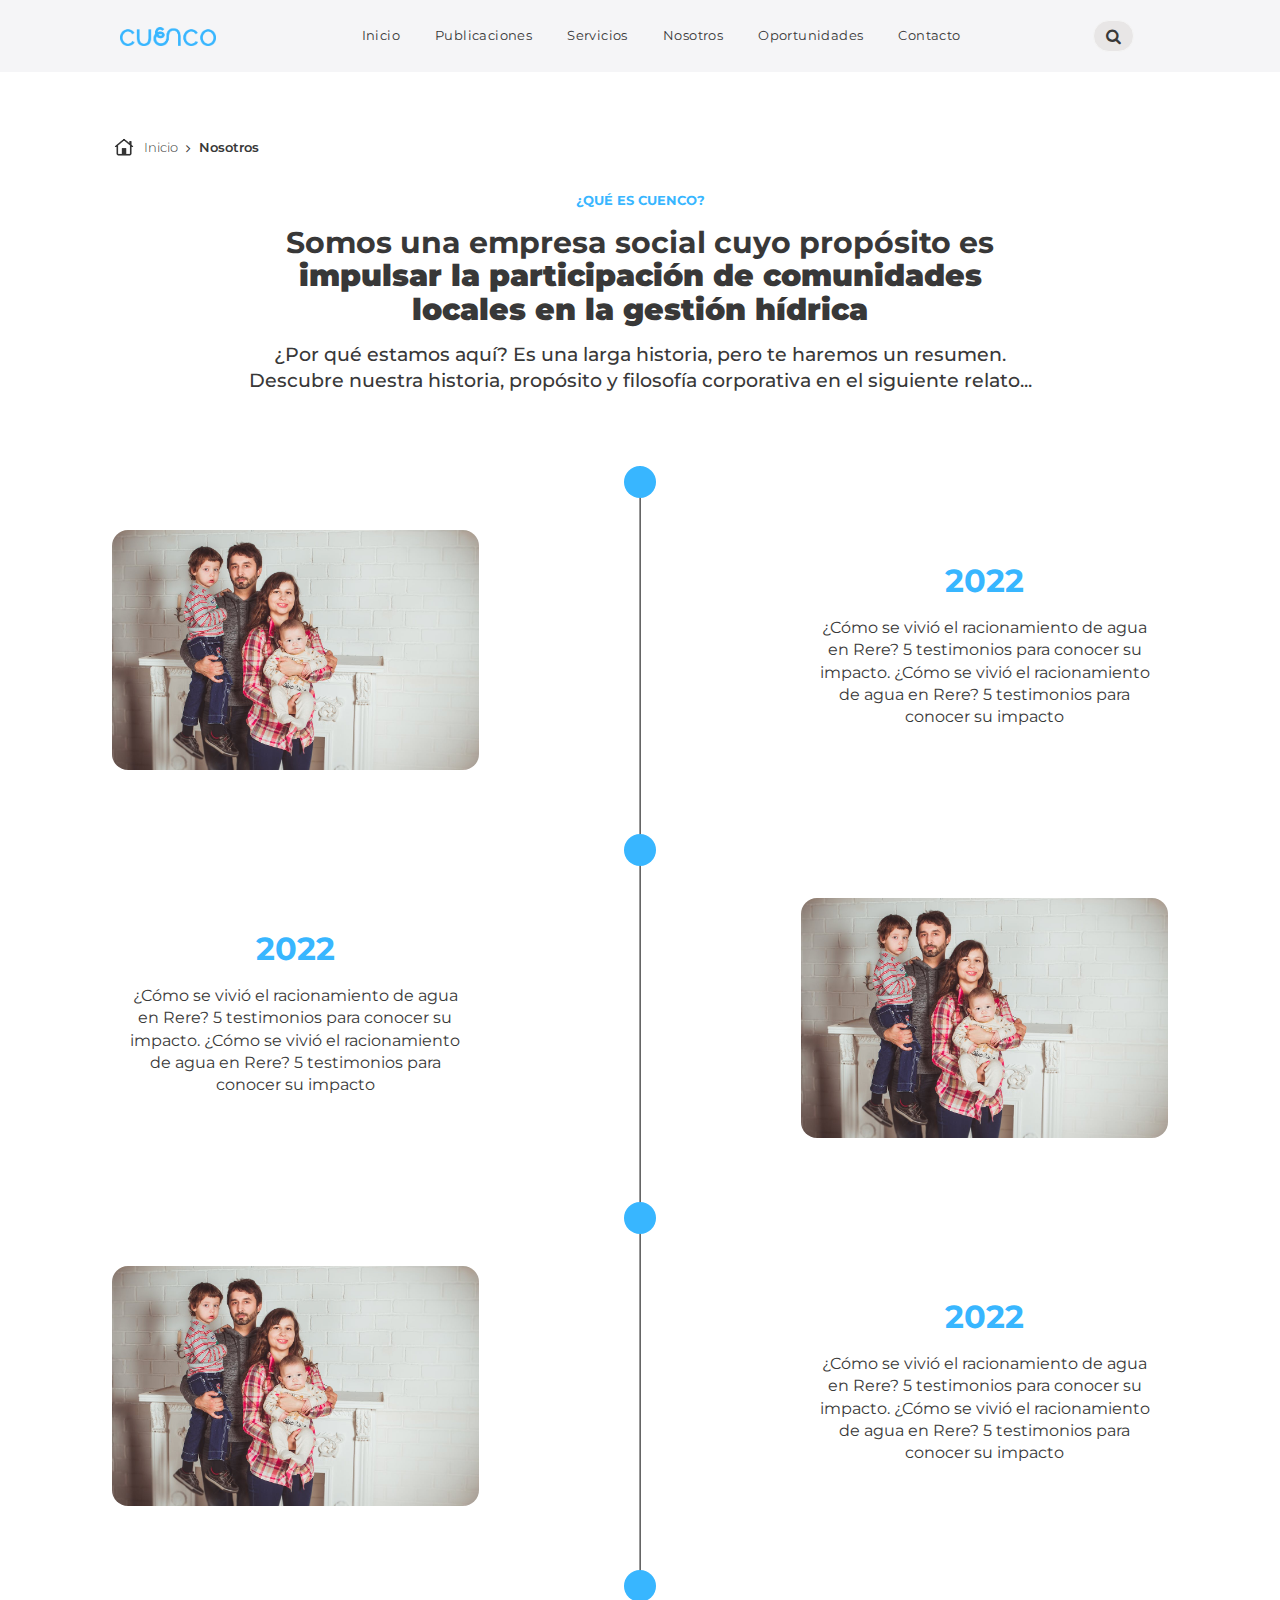
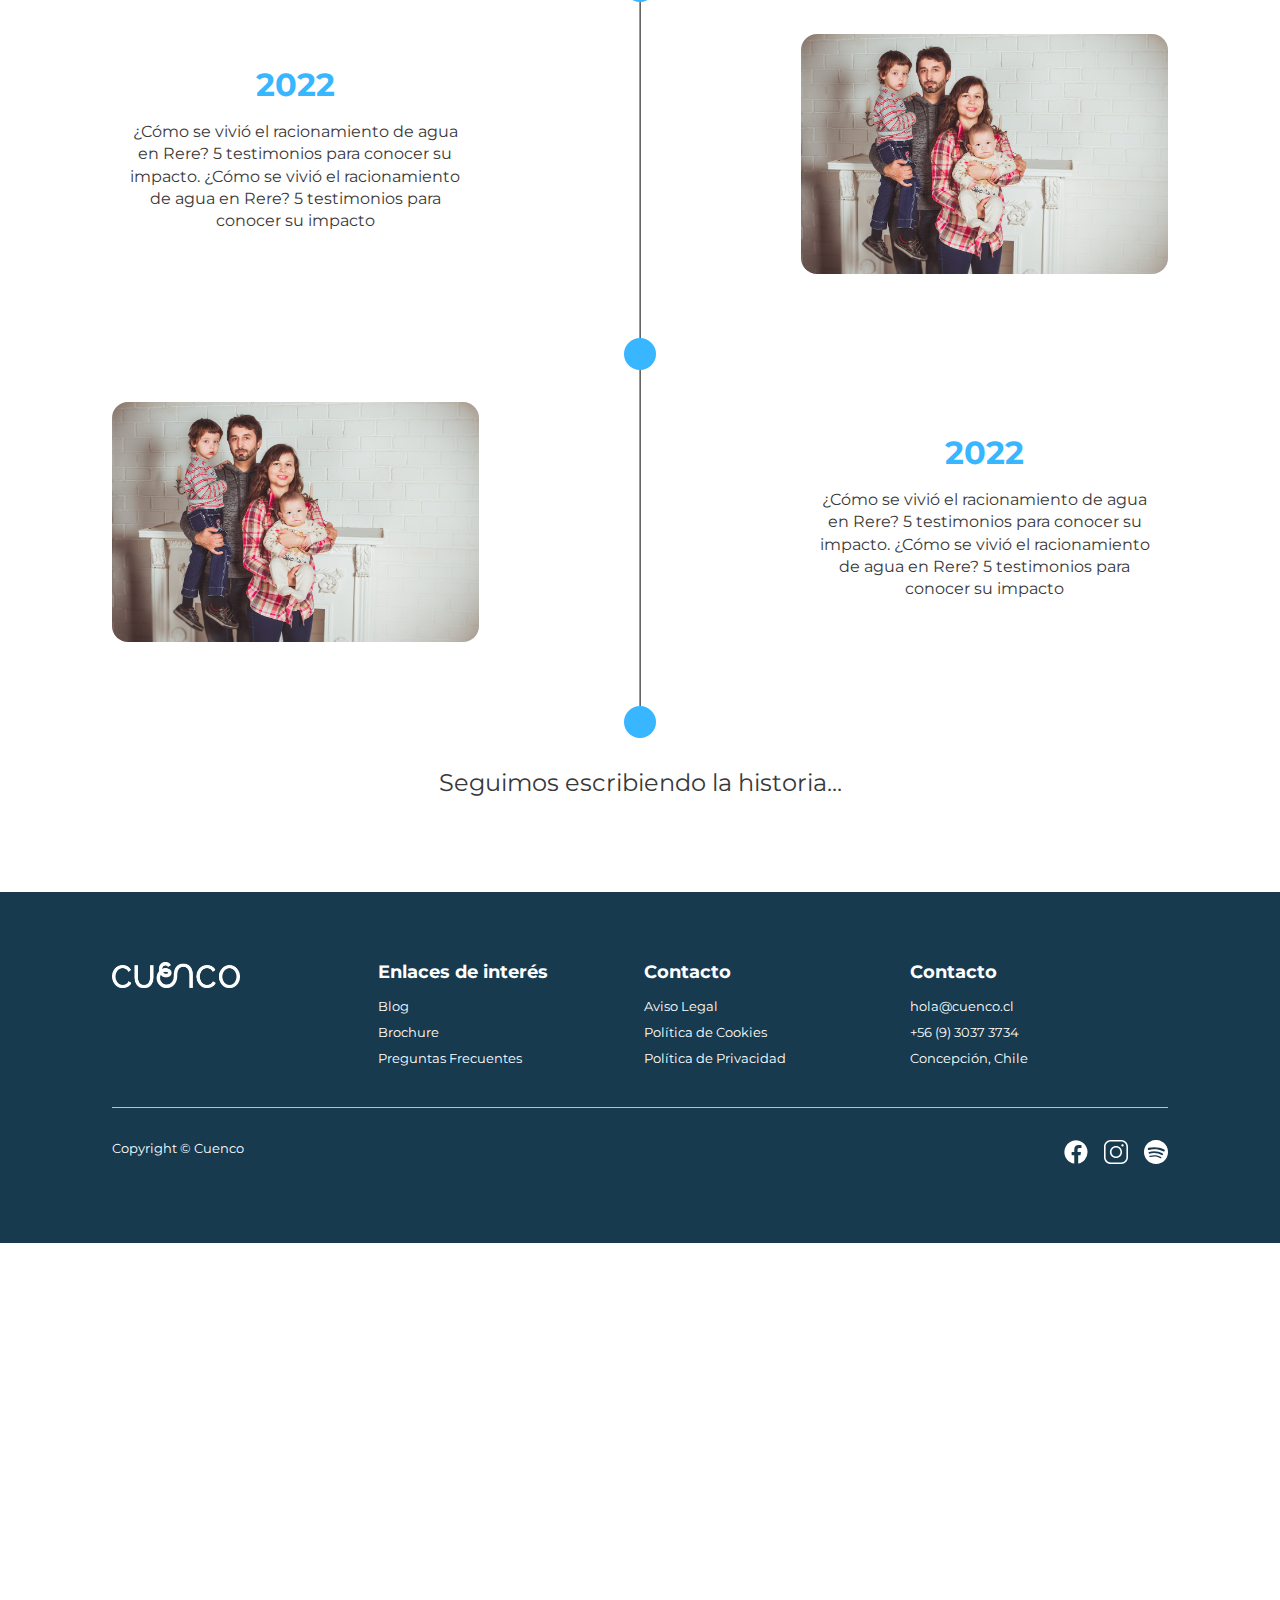
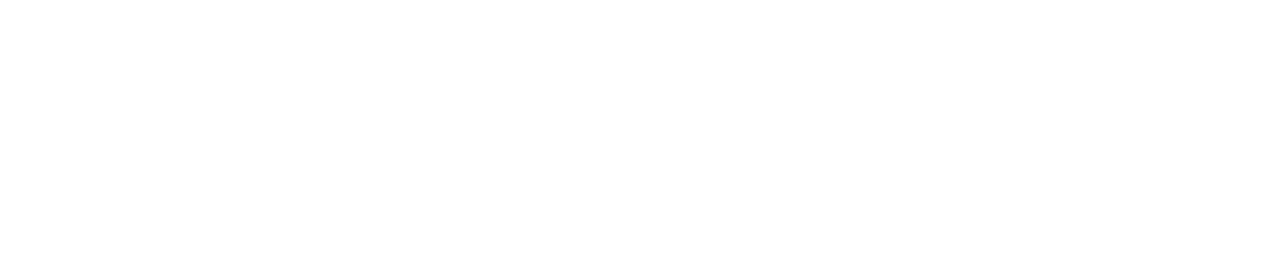
==== commit 30ecc559: "fix" ====
--- a/aboutus.html
+++ b/aboutus.html
@@ -5,8 +5,8 @@
     <meta charset="UTF-8">
     <link href="img/favicon.png" rel="shortcut icon">
     <meta name="viewport" content="width=device-width, initial-scale=1, maximum-scale=1">
-    <link href="css/main.css?v=89277" rel="stylesheet" type="text/css">
-    <script src="js/main.js?v=89277" type="text/javascript"></script>
+    <link href="css/main.css?v=99243" rel="stylesheet" type="text/css">
+    <script src="js/main.js?v=99243" type="text/javascript"></script>
     <!-- Meta tags facebook-->
     <meta property="og:title" content="#">
     <meta property="og:description" content="#">
@@ -25,6 +25,11 @@
     <header>
       <div class="header__primary">
         <div class="header__wrap">
+          <div class="header__search">
+            <form action="search.html" method="get"><span class="fa fa-search"></span>
+              <input type="text" name="s" placeholder="Ingresa tu búsqueda">
+            </form>
+          </div>
           <div class="header__inner">
             <div class="header__logo"><a href="index.html"><img src="img/icons/logo-cuenco.png"></a></div>
             <div class="header__nav">
@@ -43,10 +48,11 @@
                   <nav>
                     <ul>
                       <li><a href="index.html">Inicio</a></li>
-                      <li><a href="recientes.html">Recientes</a></li>
+                      <li><a href="publicaciones.html">Publicaciones</a></li>
                       <li><a href="services.html">Servicios</a></li>
                       <li><a href="aboutus.html">Nosotros</a></li>
                       <li><a href="oportunidades.html">Oportunidades</a></li>
+                      <li><a href="contact.html">Contacto</a></li>
                     </ul>
                   </nav>
                 </div>
@@ -54,7 +60,7 @@
             </div>
             <div class="header__right">
               <div class="header__buttons"> 
-                <div class="header__button"> <a href="#" class="btn btn--min"><span class="fa fa-search"></span></a></div>
+                <div class="header__button"> <a class="btn btn--min btn--search"><span class="fa fa-search"></span></a></div>
               </div>
               <div class="header__item header__item--ham">
                 <div class="header__ham"><span></span><span></span><span></span></div>
@@ -79,10 +85,11 @@
                   <div class="header__nav__nav__menu"> 
                     <ul>
                       <li><a href="index.html">Inicio</a></li>
-                      <li><a href="recientes.html">Recientes</a></li>
+                      <li><a href="publicaciones.html">Publicaciones</a></li>
                       <li><a href="services.html">Servicios</a></li>
                       <li><a href="aboutus.html">Nosotros</a></li>
                       <li><a href="oportunidades.html">Oportunidades</a></li>
+                      <li><a href="contact.html">Contacto</a></li>
                     </ul>
                   </div>
                 </div>
--- a/css/main.css
+++ b/css/main.css
@@ -43,6 +43,12 @@
   -webkit-font-smoothing: antialiased;
   background: #fff;
   margin: 0;
+  zoom: 90%;
+}
+@media (min-width: 720px) {
+  body {
+    zoom: 80%;
+  }
 }
 body,
 button,
@@ -1690,7 +1696,7 @@
 }
 article.article--new .article__body .article__title {
   font-size: 20px;
-  line-height: 120%;
+  line-height: 150%;
   font-family: 'Martel', serif;
 }
 article.article--new .article__body .article__date {
@@ -1737,7 +1743,7 @@
 @media (min-width: 720px) {
   article.article--new.article--new--big .article__body .article__title {
     font-size: 24px;
-    line-height: 120%;
+    line-height: 150%;
   }
 }
 article.article--new.article--new--big .article__body .article__title a {
@@ -1807,7 +1813,7 @@
 }
 article.article--podcast .article__body .article__title {
   font-size: 20px;
-  line-height: 120%;
+  line-height: 150%;
 }
 article.article--podcast .article__body .article__date {
   font-size: 16px;
@@ -1936,7 +1942,7 @@
 }
 article.article--column .article__body .article__title {
   font-size: 20px;
-  line-height: 120%;
+  line-height: 150%;
   margin-bottom: 15px;
 }
 article.article--column .article__body .article__name {
@@ -2366,18 +2372,26 @@
 .btn {
   position: relative;
   display: inline-block;
-  padding: 10px 10px;
+  padding: 5px 5px;
   background-color: #f5f5f5;
   border: 1px solid #f5f5f5;
   color: #383838;
-  font-size: 16px;
-  line-height: 24px;
+  font-size: 14px;
+  line-height: 22px;
   text-align: center;
   font-weight: bold;
   border-radius: 50px;
-  min-width: 180px;
+  min-width: 140px;
   transition: 0.2s;
   font-family: 'Montserrat', sans-serif;
+}
+@media (min-width: 720px) {
+  .btn {
+    padding: 10px 10px;
+    font-size: 16px;
+    line-height: 24px;
+    min-width: 180px;
+  }
 }
 .btn span {
   margin-left: 10px;
@@ -2604,6 +2618,14 @@
     max-width: 1400px;
   }
 }
+footer .footer__logo {
+  margin-bottom: 40px;
+}
+@media (min-width: 720px) {
+  footer .footer__logo {
+    margin-bottom: 0;
+  }
+}
 footer .footer__logo img {
   width: 160px;
   margin: initial;
@@ -2612,6 +2634,17 @@
   padding-bottom: 40px;
   margin-bottom: 40px;
   border-bottom: 1px solid rgba(255,255,255,0.7);
+}
+footer .footer__info {
+  margin-bottom: 20px;
+}
+@media (min-width: 720px) {
+  footer .footer__info {
+    margin-bottom: initial;
+  }
+}
+footer .footer__info .footer__title {
+  margin-bottom: 20px;
 }
 footer .footer__footer .footer__socials {
   display: -ms-flexbox;
@@ -2629,6 +2662,11 @@
 }
 footer .footer__footer .footer__socials .footer__social {
   padding: 0 10px;
+}
+@media (min-width: 720px) {
+  footer .footer__footer .footer__socials .footer__social:last-child {
+    padding-right: 0;
+  }
 }
 footer .footer__footer .footer__socials .footer__social a img {
   width: initial;
@@ -2864,6 +2902,53 @@
 header .header__actions {
   display: none;
 }
+header .header__search {
+  position: absolute;
+  top: 0;
+  left: 0;
+  width: 100%;
+  background: #fff;
+  z-index: 50;
+  display: none;
+}
+header .header__search .fa {
+  position: absolute;
+  top: 50%;
+  margin-top: -8px;
+  left: 20px;
+  color: #000;
+  font-size: 16px;
+  opacity: 0.5;
+}
+header .header__search input {
+  background: transparent;
+  color: #383838;
+  border: 0;
+  line-height: 80px;
+  padding: 0 30px 0 50px;
+  font-weight: 500;
+}
+header .header__search input::-webkit-input-placeholder {
+  color: rgba(0,0,0,0.5);
+}
+header .header__search input::-moz-placeholder {
+  color: rgba(0,0,0,0.5);
+}
+header .header__search input:-moz-placeholder {
+  color: rgba(0,0,0,0.5);
+}
+header .header__search input:-ms-input-placeholder {
+  color: rgba(0,0,0,0.5);
+}
+header.header--search-in .header__search {
+  display: block;
+  -webkit-animation: slideDown 0.4s cubic-bezier(0.77, 0, 0.175, 1);
+          animation: slideDown 0.4s cubic-bezier(0.77, 0, 0.175, 1);
+}
+header.header--search-out .header__search {
+  -webkit-animation: slideUpOut 0.4s cubic-bezier(0.77, 0, 0.175, 1) both;
+          animation: slideUpOut 0.4s cubic-bezier(0.77, 0, 0.175, 1) both;
+}
 header .header__wrap {
   position: relative;
   max-width: 1400px;
@@ -2982,8 +3067,16 @@
 header .header__right ul {
   display: none;
 }
-header .header__right .header__buttons {
-  display: none;
+header .header__right .header__buttons .btn {
+  background-color: #e8e6e6;
+  text-align: center;
+  padding: 15px;
+}
+header .header__right .header__buttons .btn:hover {
+  background-color: #38b6ff;
+}
+header .header__right .header__buttons .btn .fa {
+  margin-left: 0;
 }
 header .header__right .header__item {
   float: left;
@@ -3303,6 +3396,63 @@
   header .header__ham {
     margin-right: -20px;
   }
+  header .header__search {
+    position: absolute;
+    top: 4px;
+    left: initial;
+    right: 0;
+    width: 100%;
+    z-index: 50;
+    display: none;
+  }
+  header .header__search .fa {
+    position: absolute;
+    top: 50%;
+    margin-top: -8px;
+    left: 20px;
+    font-size: 16px;
+    opacity: 0.5;
+  }
+  header .header__search input {
+    position: relative;
+    border: 1px solid rgba(0,0,0,0.1);
+    border-radius: 5px;
+    z-index: 2;
+  }
+  header .header__search input input,
+  header .header__search input select,
+  header .header__search input textarea {
+    background-color: transparent;
+    border: 0;
+    padding-left: 10px;
+    padding-right: 0;
+    color: #383838;
+    font-weight: 500;
+  }
+  header .header__search input input::-webkit-input-placeholder,
+  header .header__search input select::-webkit-input-placeholder,
+  header .header__search input textarea::-webkit-input-placeholder {
+    color: #383838;
+    font-weight: 500;
+  }
+  header .header__search input input::-moz-placeholder,
+  header .header__search input select::-moz-placeholder,
+  header .header__search input textarea::-moz-placeholder {
+    color: #383838;
+    font-weight: 500;
+  }
+  header .header__search input input:-ms-input-placeholder,
+  header .header__search input select:-ms-input-placeholder,
+  header .header__search input textarea:-ms-input-placeholder {
+    color: #383838;
+    font-weight: 500;
+  }
+  header .header__search input input::placeholder,
+  header .header__search input select::placeholder,
+  header .header__search input textarea::placeholder {
+    color: #383838;
+    font-weight: 500;
+  }
   header .header__actions {
     display: block;
   }
@@ -3316,6 +3466,7 @@
   }
   header .header__right .header__buttons .btn {
     margin: 0 3px;
+    padding: 5px 15px;
   }
   header .header__right .header__buttons .btn span {
     font-size: 20px;
@@ -3342,10 +3493,6 @@
     width: 100%;
   }
   header .header__button {
-    display: inline-block;
-  }
-  header .header__search {
-    z-index: 50;
     display: inline-block;
   }
   header .header__nav {
@@ -3411,6 +3558,9 @@
   header .header__ham {
     display: none;
   }
+  header .header__search {
+    width: 85%;
+  }
   header .header__nav {
     display: inline-block;
   }
@@ -3422,7 +3572,7 @@
   header .header__nav ul li a {
     letter-spacing: 0.5px;
     position: relative;
-    padding: 15px 30px;
+    padding: 15px 20px;
     font-size: 16px;
     font-weight: 400;
     color: #383838;
@@ -3469,17 +3619,17 @@
 }
 .linetime:after {
   content: "";
-  position: absolute;
-  top: 50%;
-  left: 90%;
-  -webkit-transform: translate(-50%, -50%);
-          transform: translate(-50%, -50%);
-  height: 100%;
-  width: 1px;
-  background-color: #000;
 }
 @media (min-width: 720px) {
   .linetime:after {
+    position: absolute;
+    top: 50%;
+    left: 90%;
+    -webkit-transform: translate(-50%, -50%);
+            transform: translate(-50%, -50%);
+    height: 100%;
+    width: 1px;
+    background-color: #000;
     left: 50%;
   }
 }
@@ -3956,19 +4106,16 @@
 section .section__footer .section__button {
   position: relative;
 }
-section .section__footer .section__button:after {
-  content: "";
-  position: absolute;
-  top: 50%;
-  left: 0%;
-  -webkit-transform: translate(0%, -50%);
-          transform: translate(0%, -50%);
-  width: 40%;
-  height: 1px;
-  background-color: #d9d9d9;
-}
 @media (min-width: 720px) {
   section .section__footer .section__button:after {
+    content: "";
+    position: absolute;
+    top: 50%;
+    left: 0%;
+    -webkit-transform: translate(0%, -50%);
+            transform: translate(0%, -50%);
+    height: 1px;
+    background-color: #d9d9d9;
     width: 80%;
   }
 }
@@ -4233,9 +4380,14 @@
   }
 }
 section.section--main .section__wrap {
-  height: 80vh;
+  height: 100vh;
   -ms-flex-align: end;
       align-items: flex-end;
+}
+@media (min-width: 720px) {
+  section.section--main .section__wrap {
+    height: 114vh;
+  }
 }
 section.section--main .section__bg {
   background-color: #000;
@@ -4290,6 +4442,7 @@
   section.section--main .section__body .section__content .section__category {
     background-color: #e8e6e6;
     color: #383838;
+    border: none;
   }
 }
 section.section--main .section__body .section__content .section__title {
@@ -4380,11 +4533,18 @@
 }
 @media (min-width: 720px) {
   section.section--columns .section__wrap {
-    padding-top: 0;
     padding-bottom: 0;
   }
 }
 section.section--columns .section__footer {
+  text-align: right;
+}
+@media (min-width: 720px) {
+  section.section--proyects .section__wrap {
+    padding-bottom: 0;
+  }
+}
+section.section--proyects .section__footer {
   text-align: right;
 }
 @media (min-width: 720px) {
@@ -4396,49 +4556,68 @@
 section.section--podcast .section__footer {
   text-align: right;
 }
-section.section--oportunidades .section__wrap {
+section.section--oportunidades .section__wrap,
+section.section--publicaciones .section__wrap {
   padding-top: 0;
-  padding-bottom: 0;
-}
-section.section--oportunidades .section__header .section__filters .form__element {
+}
+section.section--oportunidades .section__mainpost,
+section.section--publicaciones .section__mainpost {
+  margin-bottom: 10px;
+}
+section.section--oportunidades .section__header .section__filters .form__element,
+section.section--publicaciones .section__header .section__filters .form__element {
   width: 100%;
 }
-section.section--oportunidades .section__header .section__filters .form__element .form__input {
+section.section--oportunidades .section__header .section__filters .form__element .form__input,
+section.section--publicaciones .section__header .section__filters .form__element .form__input {
   position: relative;
   border: none;
 }
 section.section--oportunidades .section__header .section__filters .form__element input,
-section.section--oportunidades .section__header .section__filters .form__element select {
+section.section--publicaciones .section__header .section__filters .form__element input,
+section.section--oportunidades .section__header .section__filters .form__element select,
+section.section--publicaciones .section__header .section__filters .form__element select {
   background-color: #f5f5f5;
   border-radius: 50px;
   padding: 15px 20px;
   font-weight: 500;
 }
 section.section--oportunidades .section__header .section__filters .form__element input::-webkit-input-placeholder,
-section.section--oportunidades .section__header .section__filters .form__element select::-webkit-input-placeholder {
+section.section--publicaciones .section__header .section__filters .form__element input::-webkit-input-placeholder,
+section.section--oportunidades .section__header .section__filters .form__element select::-webkit-input-placeholder,
+section.section--publicaciones .section__header .section__filters .form__element select::-webkit-input-placeholder {
   font-weight: 500;
 }
 section.section--oportunidades .section__header .section__filters .form__element input::-moz-placeholder,
-section.section--oportunidades .section__header .section__filters .form__element select::-moz-placeholder {
+section.section--publicaciones .section__header .section__filters .form__element input::-moz-placeholder,
+section.section--oportunidades .section__header .section__filters .form__element select::-moz-placeholder,
+section.section--publicaciones .section__header .section__filters .form__element select::-moz-placeholder {
   font-weight: 500;
 }
 section.section--oportunidades .section__header .section__filters .form__element input:-ms-input-placeholder,
-section.section--oportunidades .section__header .section__filters .form__element select:-ms-input-placeholder {
+section.section--publicaciones .section__header .section__filters .form__element input:-ms-input-placeholder,
+section.section--oportunidades .section__header .section__filters .form__element select:-ms-input-placeholder,
+section.section--publicaciones .section__header .section__filters .form__element select:-ms-input-placeholder {
   font-weight: 500;
 }
 section.section--oportunidades .section__header .section__filters .form__element input::placeholder,
-section.section--oportunidades .section__header .section__filters .form__element select::placeholder {
+section.section--publicaciones .section__header .section__filters .form__element input::placeholder,
+section.section--oportunidades .section__header .section__filters .form__element select::placeholder,
+section.section--publicaciones .section__header .section__filters .form__element select::placeholder {
   font-weight: 500;
 }
-section.section--oportunidades .section__header .section__filters .form__element span {
+section.section--oportunidades .section__header .section__filters .form__element span,
+section.section--publicaciones .section__header .section__filters .form__element span {
   position: absolute;
   top: 17px;
   right: 20px;
 }
-section.section--oportunidades .section__header .section__filters .section__quicksearch {
+section.section--oportunidades .section__header .section__filters .section__quicksearch,
+section.section--publicaciones .section__header .section__filters .section__quicksearch {
   width: 100%;
 }
-section.section--oportunidades .section__footer {
+section.section--oportunidades .section__footer,
+section.section--publicaciones .section__footer {
   text-align: right;
 }
 section.section--partners {
@@ -4458,7 +4637,6 @@
 }
 @media (min-width: 720px) {
   section.section--news .section__wrap {
-    padding-top: 0;
     padding-bottom: 0;
   }
 }
@@ -4528,12 +4706,13 @@
   font-size: 14px;
   line-height: 20px;
   color: #383838;
-  font-weight: 700;
-  text-transform: uppercase;
+  font-weight: 900;
   margin-bottom: 0;
+  text-transform: capitalize;
 }
 @media (min-width: 720px) {
   section.section--news .section__header .section__bar .section__bar__options .section__bar__option p {
+    text-transform: uppercase;
     font-size: 18px;
     line-height: 24px;
   }
@@ -4547,6 +4726,12 @@
 }
 section.section--news .section__footer {
   text-align: right;
+}
+@media (min-width: 720px) {
+  section.section--news.section--news--home .section__wrap {
+    padding-bottom: 0;
+    padding-top: 0;
+  }
 }
 section.section--news.section--news--home .section__news {
   display: none;
@@ -5153,6 +5338,12 @@
 }
 section.section--singlenewbody .section__header .section__infos .section__infos__flex .section__date {
   margin-bottom: 0;
+  display: none;
+}
+@media (min-width: 720px) {
+  section.section--singlenewbody .section__header .section__infos .section__infos__flex .section__date {
+    display: block;
+  }
 }
 section.section--singlenewbody .section__header .section__infos .section__socials {
   display: -ms-flexbox;
@@ -5172,7 +5363,12 @@
   color: #383838;
 }
 section.section--singlenewbody .section__body {
-  padding: 0 100px;
+  padding: 0 40px;
+}
+@media (min-width: 720px) {
+  section.section--singlenewbody .section__body {
+    padding: 0 100px;
+  }
 }
 @media (min-width: 720px) {
   section.section--singlenewbody .section__body .section__content {
@@ -5277,61 +5473,62 @@
 section.section--faq .section__footer .section__buttons .btn:first-child {
   margin-right: 20px;
 }
-section.section--proyects {
+section.section--text {
   background-color: #383838;
   color: #fff;
 }
-section.section--proyects .section__header .section__content {
+section.section--text .section__header {
+  margin-bottom: 0;
+}
+section.section--text .section__header .section__content {
   color: #fff;
-  padding-bottom: 40px;
-}
-@media (min-width: 720px) {
-  section.section--proyects .section__header .section__content {
+}
+@media (min-width: 720px) {
+  section.section--text .section__header .section__content {
     padding-bottom: 0px;
     padding-right: 20px;
   }
 }
-section.section--proyects .section__header .section__numbers .section__number {
-  text-align: center;
-}
-section.section--proyects .section__header .section__numbers .section__number .section__number__circle {
-  width: 75px;
-  height: 75px;
-  line-height: 75px;
-  text-align: center;
-  border-radius: 50%;
-  overflow: hidden;
-  background-color: #fff;
-  color: #383838;
-  display: -ms-flexbox;
-  display: flex;
-  -ms-flex-pack: center;
-      justify-content: center;
-  -ms-flex-align: center;
-      align-items: center;
-  margin: 0 auto;
-  margin-bottom: 10px;
-}
-section.section--proyects .section__header .section__numbers .section__number p {
+section.section--text .section__header .section__content .section__title {
+  padding-bottom: 0;
+  font-weight: bold;
+  margin-bottom: 20px;
+}
+@media (min-width: 720px) {
+  section.section--text .section__header .section__content .section__title {
+    margin-bottom: 0px;
+  }
+}
+section.section--text .section__header .section__text {
+  padding-left: 20px;
+  border-left: 1px solid #38b6ff;
+}
+section.section--text .section__header .section__text p {
   font-size: 16px;
-  line-height: 24px;
-}
-section.section--proyects .section__body .section__proyects .section__proyects__header {
+  line-height: 28px;
+}
+@media (min-width: 720px) {
+  section.section--text .section__header .section__text p {
+    font-size: 24px;
+    line-height: 32px;
+  }
+}
+section.section--text .section__body .section__proyects .section__proyects__header {
   margin-bottom: 20px;
 }
 @media (min-width: 720px) {
-  section.section--proyects .section__body .section__proyects .section__proyects__header {
+  section.section--text .section__body .section__proyects .section__proyects__header {
     margin-bottom: 40px;
   }
 }
-section.section--proyects .section__body .section__proyects .section__proyects__header .section__title {
+section.section--text .section__body .section__proyects .section__proyects__header .section__title {
   font-family: 'Montserrat', sans-serif;
   font-weight: 400;
 }
-section.section--proyects .section__body .section__proyects .section__proyects__header .section__title span {
+section.section--text .section__body .section__proyects .section__proyects__header .section__title span {
   margin-left: 20px;
 }
-section.section--proyects .section__footer {
+section.section--text .section__footer {
   text-align: right;
 }
 section.section--line {
@@ -5341,21 +5538,23 @@
 }
 section.section--line:after {
   content: "";
-  position: absolute;
-  top: 20px;
-  left: 90%;
-  -webkit-transform: translate(-50%, -50%);
-          transform: translate(-50%, -50%);
-  width: 40px;
-  height: 40px;
-  line-height: 40px;
-  text-align: center;
-  border-radius: 50%;
-  overflow: hidden;
-  background-color: #38b6ff;
+  display: none;
 }
 @media (min-width: 720px) {
   section.section--line:after {
+    display: block;
+    position: absolute;
+    top: 20px;
+    left: 90%;
+    -webkit-transform: translate(-50%, -50%);
+            transform: translate(-50%, -50%);
+    width: 40px;
+    height: 40px;
+    line-height: 40px;
+    text-align: center;
+    border-radius: 50%;
+    overflow: hidden;
+    background-color: #38b6ff;
     left: 50%;
   }
 }
@@ -5373,10 +5572,9 @@
   text-align: center;
 }
 section.section--line .section__header .section__title {
-  font-family: 'Martel', serif;
+  font-family: 'Montserrat', sans-serif;
 }
 section.section--line .section__body .section__content {
-  max-width: 80%;
   text-align: center;
   padding: 20px;
 }
@@ -5403,7 +5601,6 @@
   height: 300px;
   overflow: hidden;
   border-radius: 20px;
-  max-width: 80%;
 }
 @media (min-width: 720px) {
   section.section--line .section__bg {
@@ -5539,6 +5736,77 @@
     padding: 10px 30px;
     min-width: 200px;
   }
+}
+section.section--contact .section__body {
+  background-color: #f5f5f7;
+  transition: 0.3s;
+  min-height: 280px;
+  display: -ms-flexbox;
+  display: flex;
+  -ms-flex-direction: column;
+      flex-direction: column;
+  -ms-flex-pack: center;
+      justify-content: center;
+  padding: 20px;
+  border-radius: 20px;
+  max-width: 1000px;
+  margin: 0 auto;
+}
+section.section--contact .section__body .section__form .form__element .form__input {
+  background-color: #fff;
+}
+section.section--contact .section__body .section__form .form__element .form__input input,
+section.section--contact .section__body .section__form .form__element .form__input select,
+section.section--contact .section__body .section__form .form__element .form__input textarea {
+  font-weight: 500;
+}
+section.section--contact .section__body .section__form .form__element .form__input input::-webkit-input-placeholder,
+section.section--contact .section__body .section__form .form__element .form__input select::-webkit-input-placeholder,
+section.section--contact .section__body .section__form .form__element .form__input textarea::-webkit-input-placeholder {
+  font-weight: 300;
+}
+section.section--contact .section__body .section__form .form__element .form__input input::-moz-placeholder,
+section.section--contact .section__body .section__form .form__element .form__input select::-moz-placeholder,
+section.section--contact .section__body .section__form .form__element .form__input textarea::-moz-placeholder {
+  font-weight: 300;
+}
+section.section--contact .section__body .section__form .form__element .form__input input:-ms-input-placeholder,
+section.section--contact .section__body .section__form .form__element .form__input select:-ms-input-placeholder,
+section.section--contact .section__body .section__form .form__element .form__input textarea:-ms-input-placeholder {
+  font-weight: 300;
+}
+section.section--contact .section__body .section__form .form__element .form__input input::placeholder,
+section.section--contact .section__body .section__form .form__element .form__input select::placeholder,
+section.section--contact .section__body .section__form .form__element .form__input textarea::placeholder {
+  font-weight: 300;
+}
+section.section--contact .section__body .section__form .section__flex {
+  -ms-flex-align: center;
+      align-items: center;
+  -ms-flex-pack: justify;
+      justify-content: space-between;
+}
+section.section--contact .section__body .section__form .section__flex .section__socials {
+  display: -ms-flexbox;
+  display: flex;
+  -ms-flex-pack: justify;
+      justify-content: space-between;
+  margin-top: 20px;
+}
+section.section--contact .section__body .section__form .section__flex .section__socials .section__social a {
+  font-size: 36px;
+  line-height: 36px;
+  padding: 10px 20px;
+}
+section.section--contact .section__footer {
+  margin-top: 40px;
+}
+section.section--contact .section__footer .section__features .section__feature {
+  padding: 20px;
+}
+section.section--contact .section__footer .section__features .section__feature .section__title,
+section.section--contact .section__footer .section__features .section__feature p {
+  font-family: 'Montserrat', sans-serif !important;
 }
 @font-face {
   font-family: 'swiper-icons';
